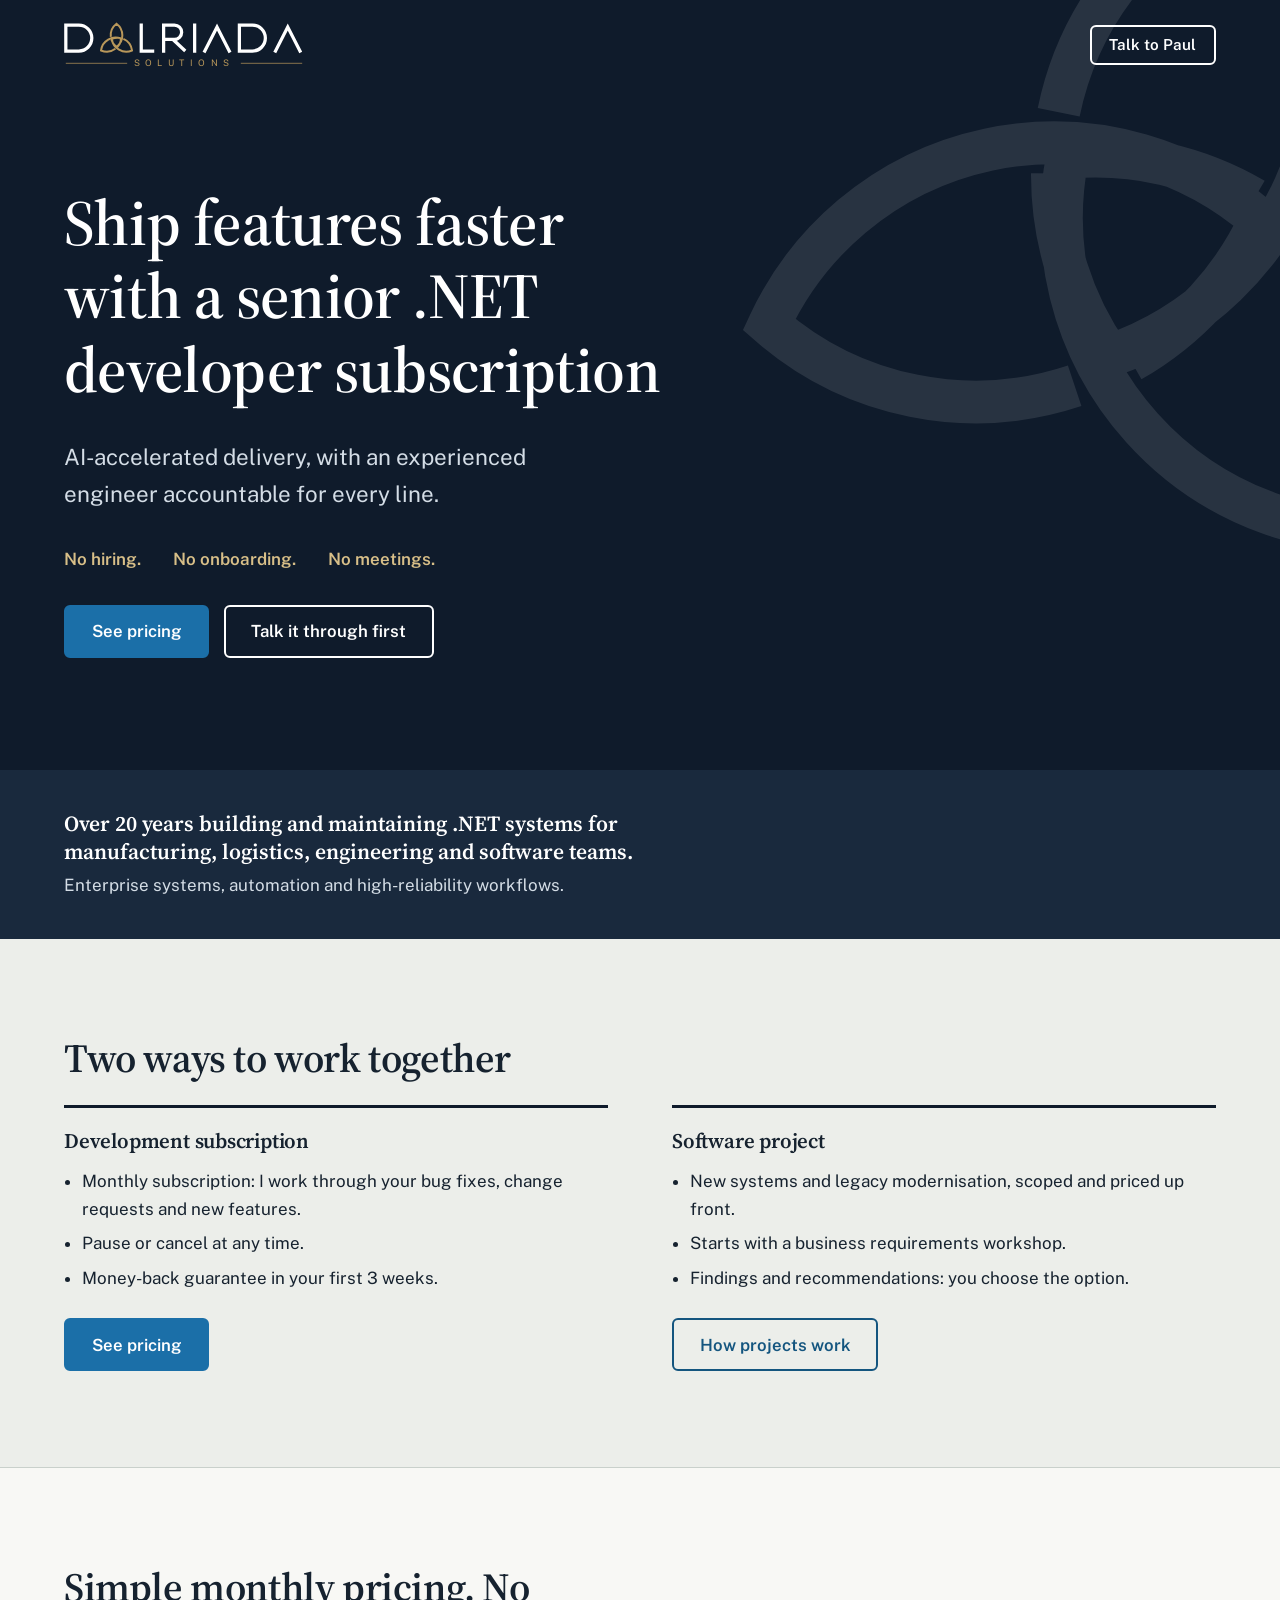
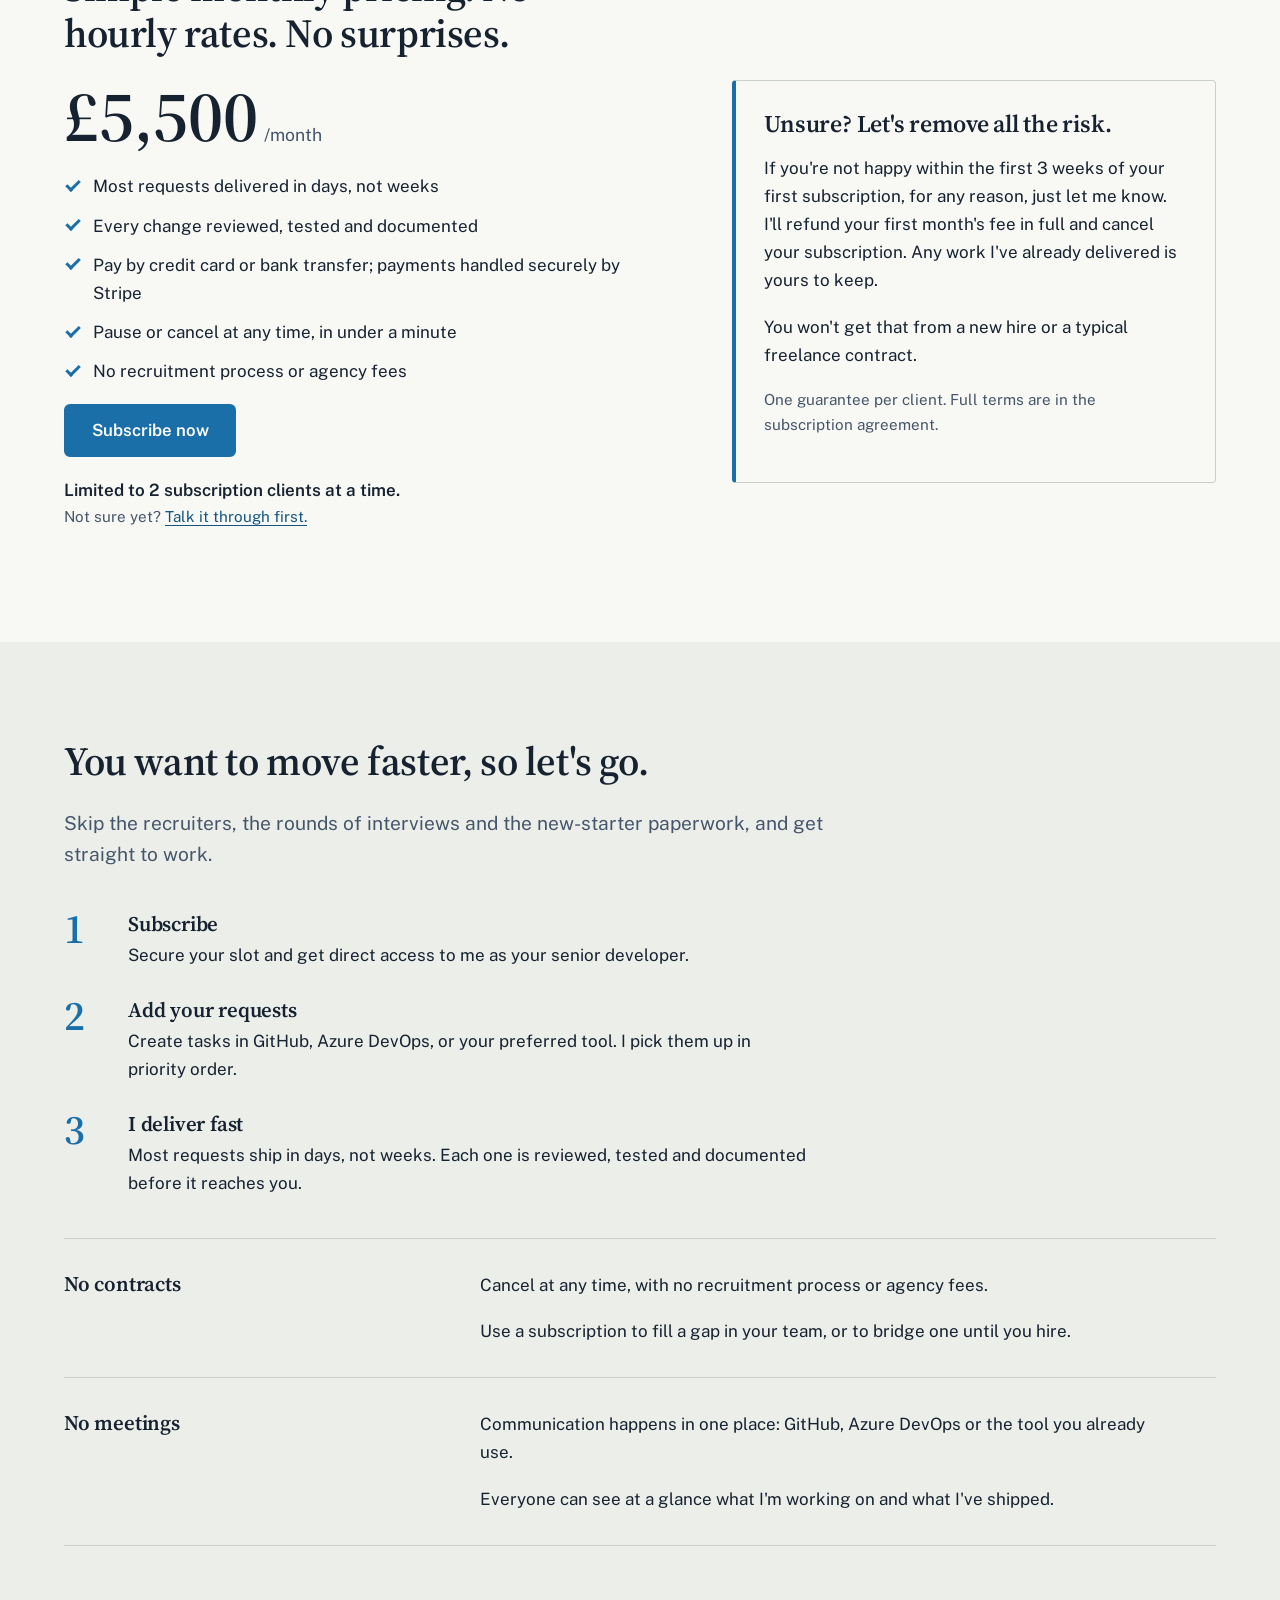
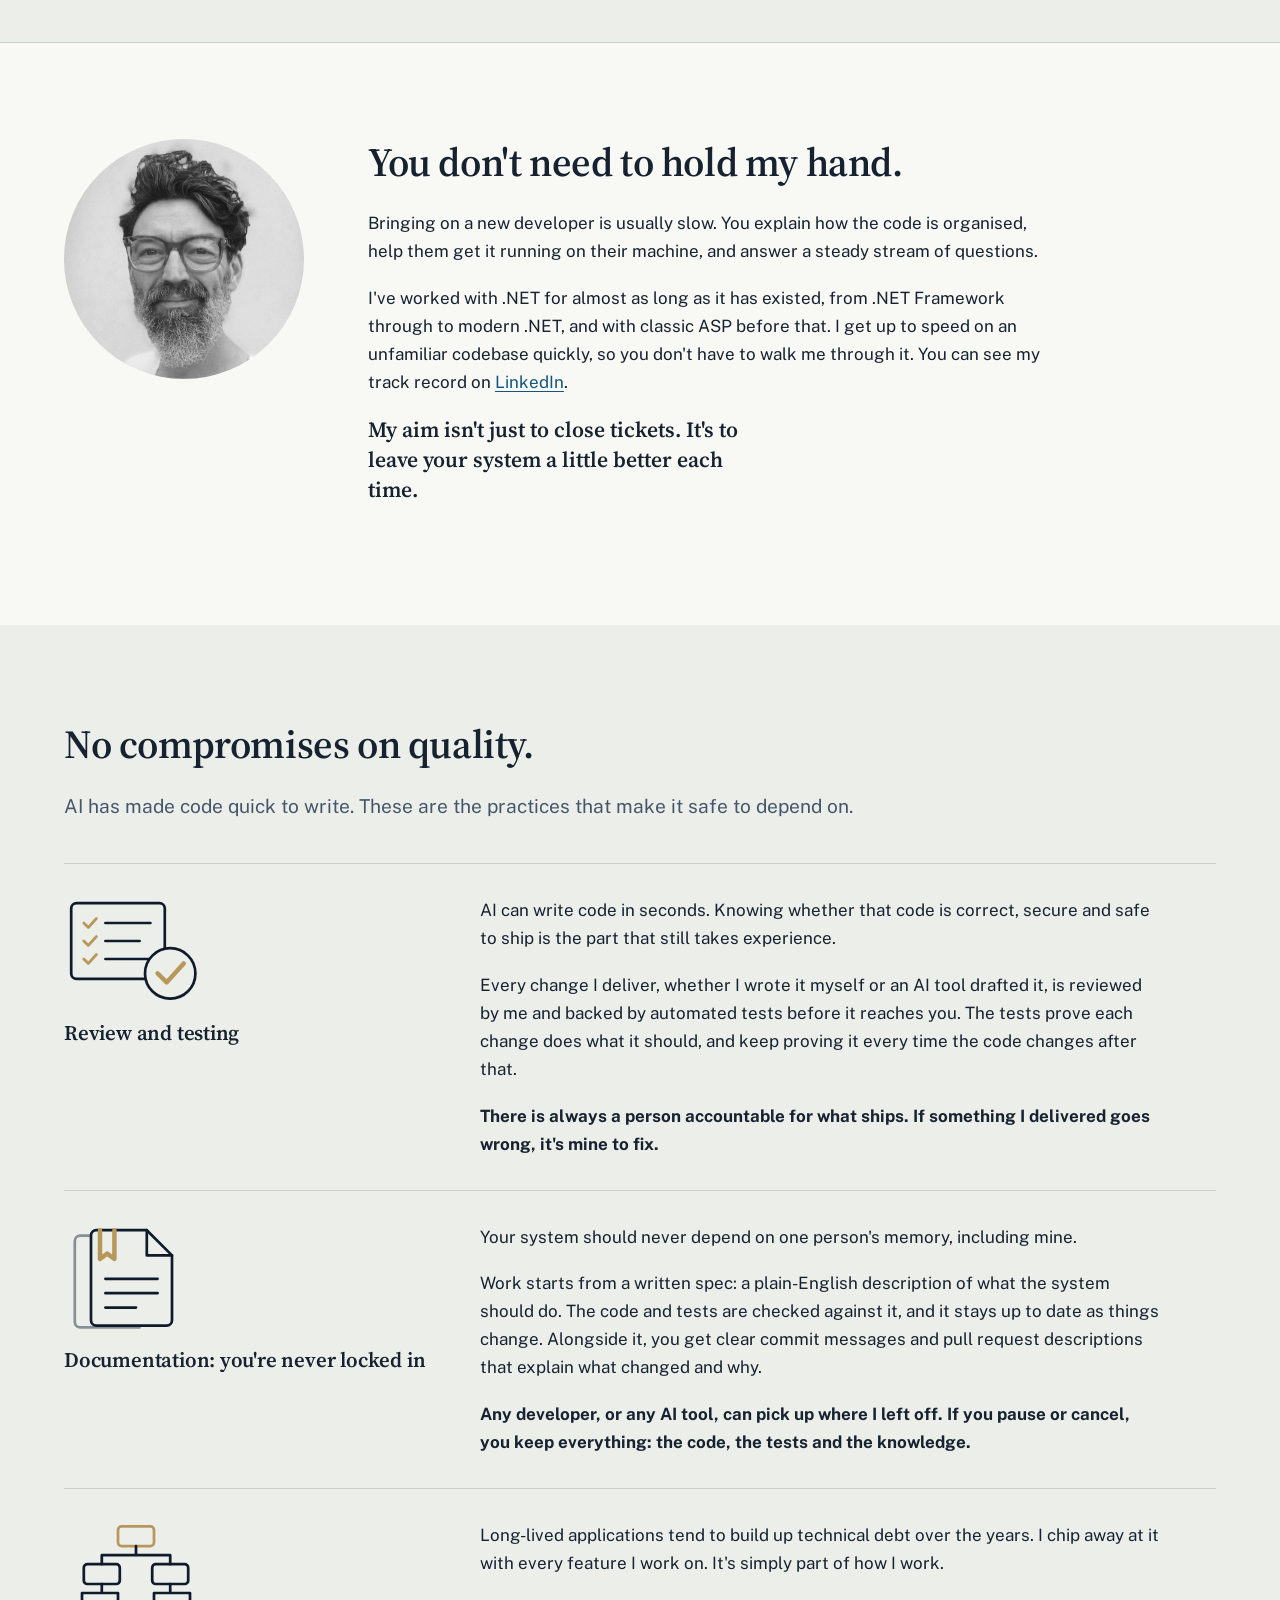
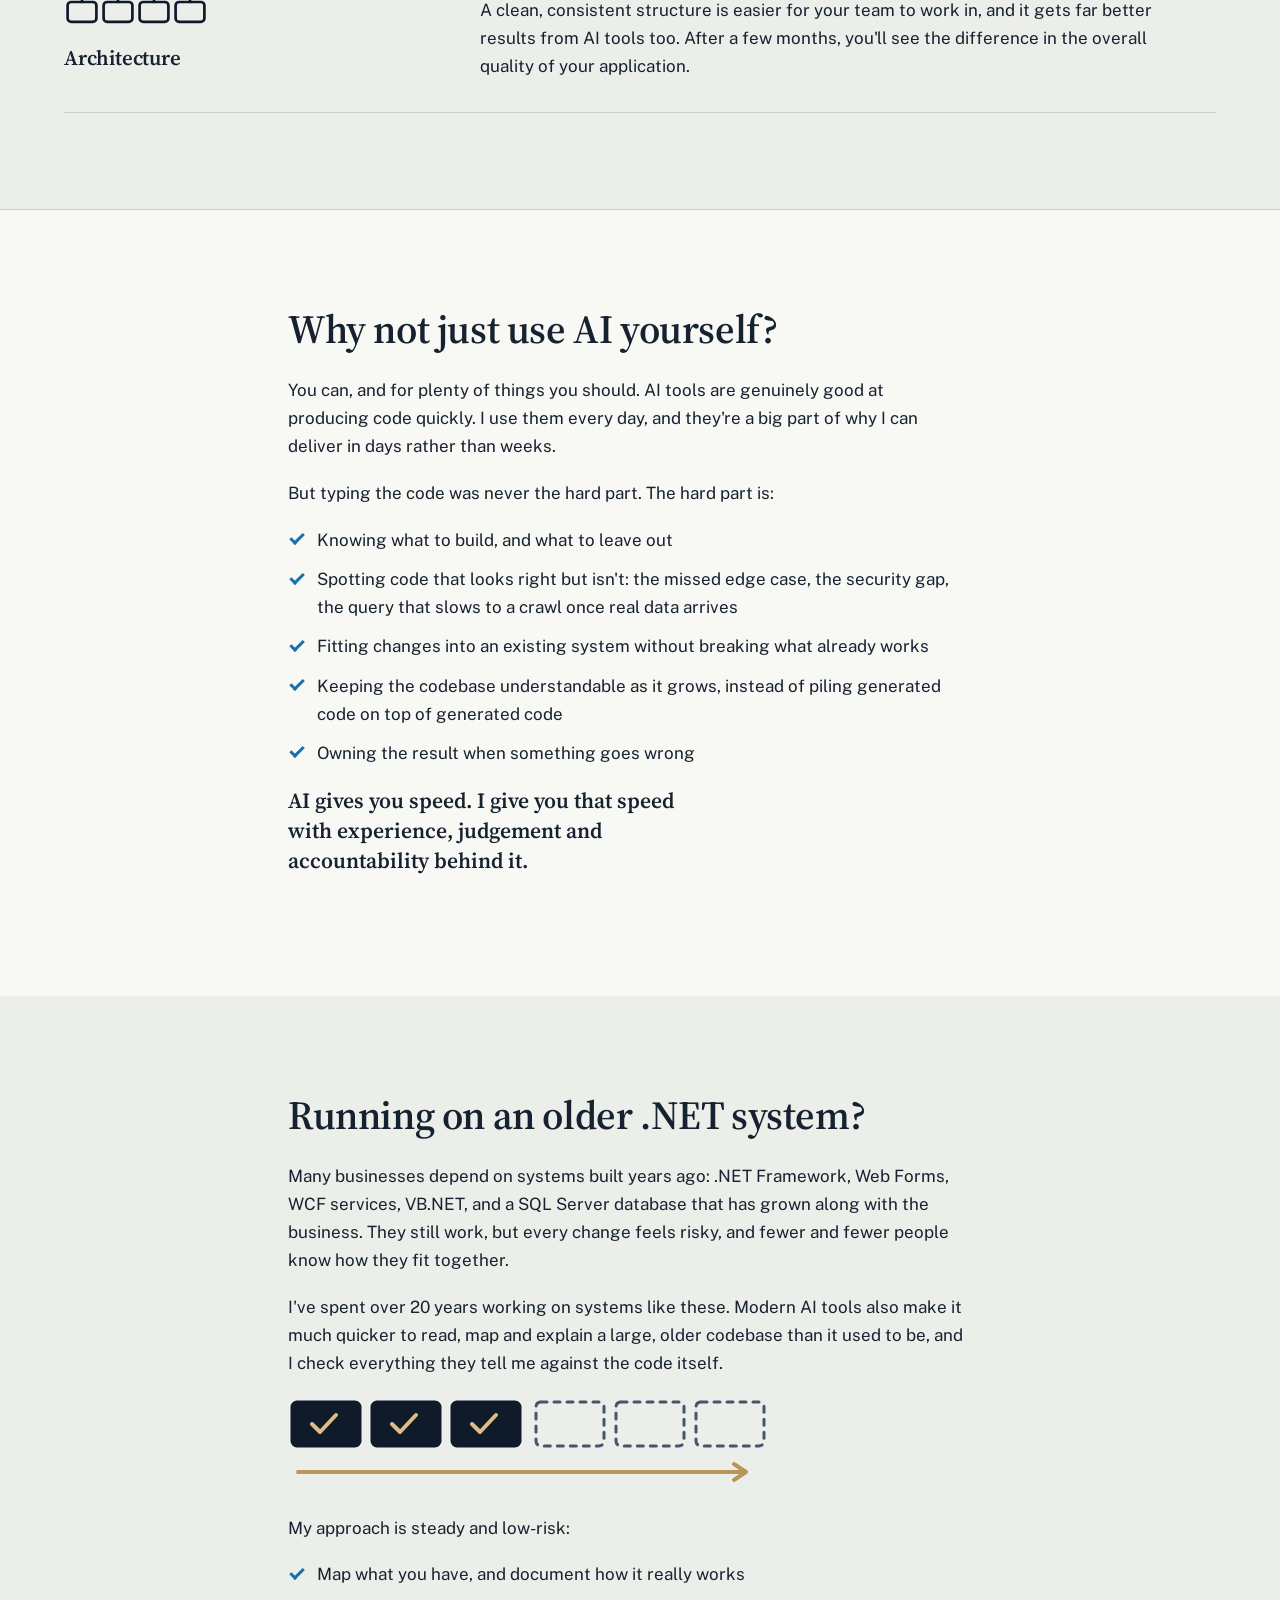
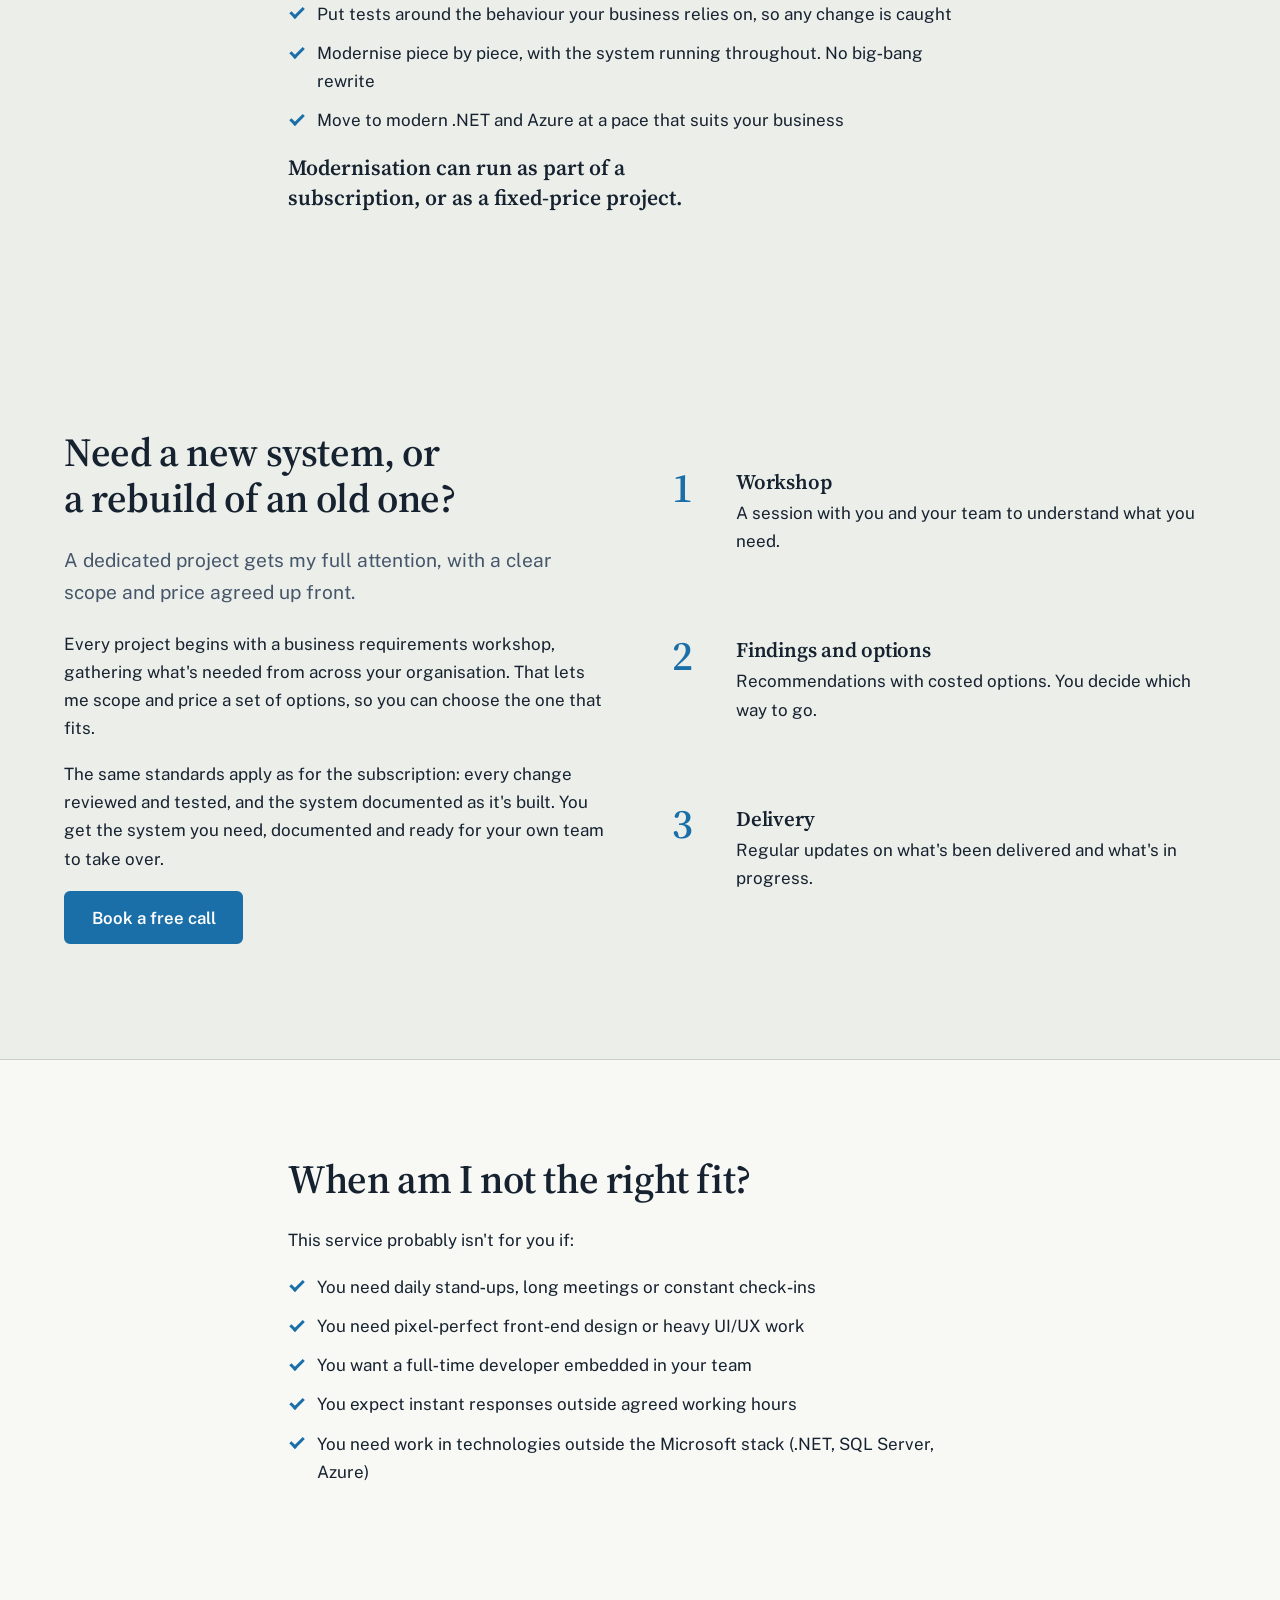
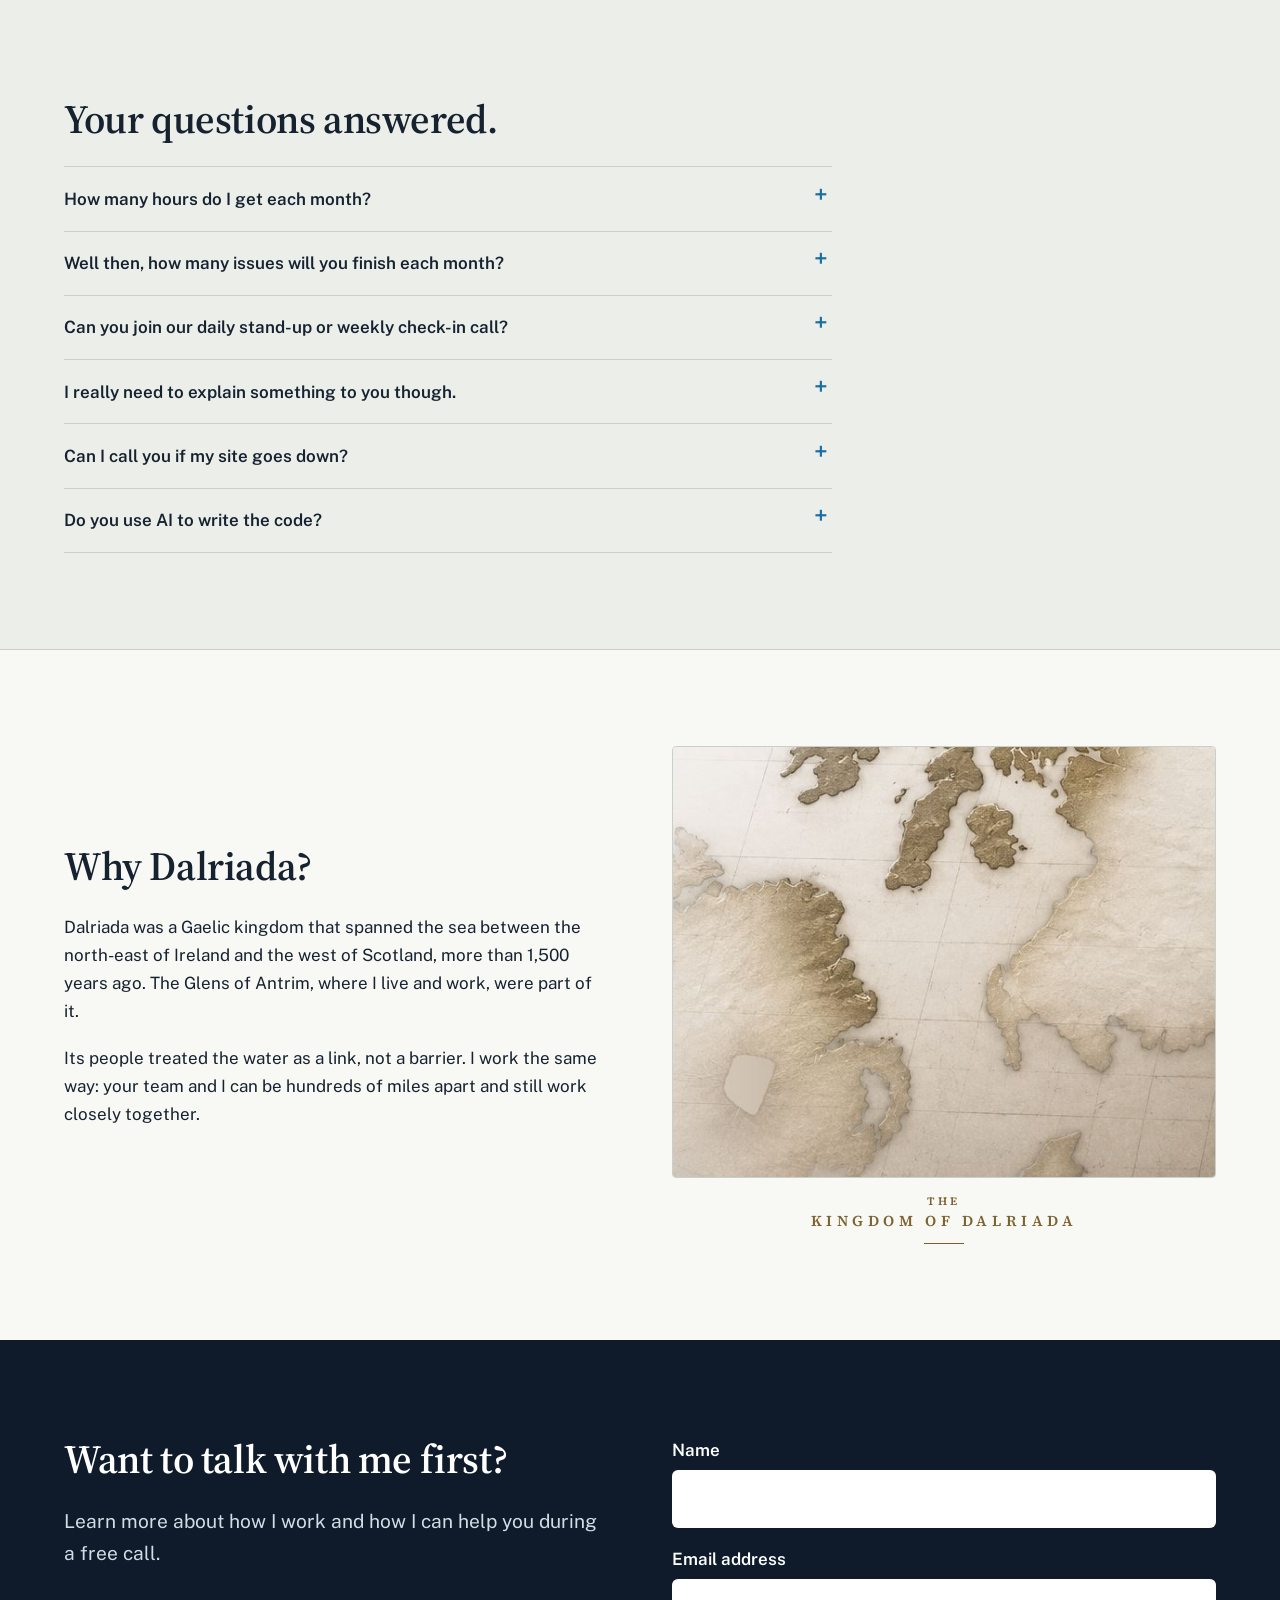
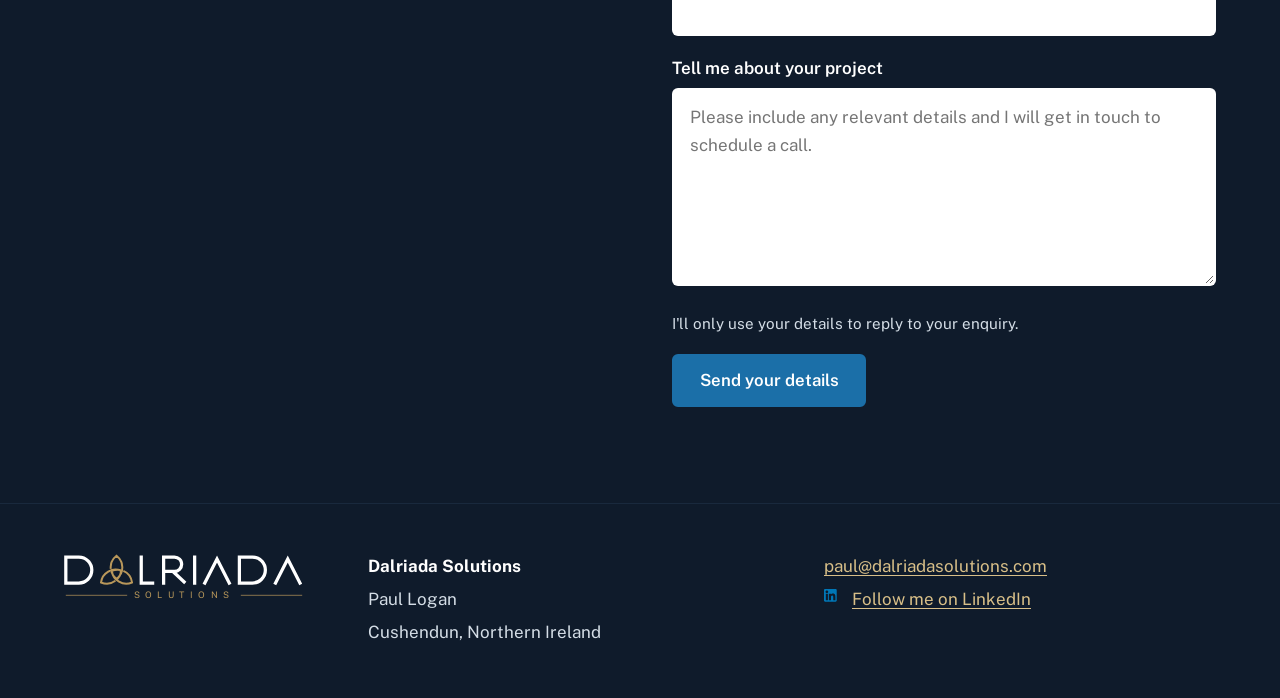
==== index.html @ 7e9fb20c "new triquetra used as favicon" ====
<!DOCTYPE html>
<html lang="en-GB">

<head>
  <meta charset="utf-8">
  <meta name="viewport" content="width=device-width, initial-scale=1">
  <title>Dalriada Solutions | Senior .NET Developer Subscription</title>
  <meta name="description"
    content="Dalriada Solutions – senior .NET development by subscription from Paul Logan. AI-accelerated, personally reviewed, and delivered in days, not weeks. No hiring, no onboarding, no meetings.">
  <meta property="og:title" content="Dalriada Solutions | Senior .NET Developer Subscription">
  <meta property="og:description"
    content="Senior .NET development by subscription. AI-accelerated, personally reviewed, no lock-in. No hiring, no onboarding, no meetings.">
  <meta property="og:type" content="website">
  <meta property="og:url" content="https://dalriadasolutions.com/">
  <meta name="twitter:card" content="summary">
  <meta name="twitter:title" content="Dalriada Solutions | Senior .NET Developer Subscription">
  <meta name="twitter:description"
    content="Senior .NET development by subscription. AI-accelerated, personally reviewed, no lock-in. No hiring, no onboarding, no meetings.">
  <meta name="application-name" content="Dalriada Solutions">
  <meta name="apple-mobile-web-app-title" content="Dalriada Solutions">
  <meta name="theme-color" content="#0f1b2b">
  <link rel="icon" type="image/svg+xml" href="./img/favicon.svg">
  <link rel="canonical" href="https://dalriadasolutions.com/">
  <link rel="preconnect" href="https://fonts.googleapis.com">
  <link rel="preconnect" href="https://fonts.gstatic.com" crossorigin>
  <link rel="stylesheet"
    href="https://fonts.googleapis.com/css2?family=Public+Sans:wght@400;600&family=Source+Serif+4:wght@600&display=swap">
  <link rel="stylesheet" href="./styles.css">
  <script type="application/ld+json">
  {
    "@context": "https://schema.org",
    "@type": "ProfessionalService",
    "name": "Dalriada Solutions",
    "url": "https://dalriadasolutions.com/",
    "description": "Senior .NET development by monthly subscription, and fixed-price software projects including legacy modernisation.",
    "email": "paul@dalriadasolutions.com",
    "founder": { "@type": "Person", "name": "Paul Logan", "sameAs": "https://www.linkedin.com/in/paulhlogan/" },
    "address": { "@type": "PostalAddress", "addressLocality": "Cushendun", "addressCountry": "GB" }
  }
  </script>
</head>

<body>
  <svg width="0" height="0" style="position:absolute" aria-hidden="true" focusable="false">
    <symbol id="wordmark" viewBox="0 0 665 138">
      <g fill="none" stroke="currentColor" stroke-width="9" stroke-linejoin="miter">
        <path d="M5 14H41A36 36 0 0 1 41 86H5Z"/>
        <path d="M214 9.5V90.5M214 86H250"/>
        <path d="M276 9.5V90.5M276 14H306A20 20 0 0 1 306 54H276M302 54L336 86"/>
        <path d="M362 9.5V90.5"/>
        <path d="M388 90L424 19.5L460 90"/>
        <path d="M486 14H522A36 36 0 0 1 522 86H486Z"/>
        <path d="M584 90L620 19.5L656 90"/>
      </g>
      <path d="M129.60 47.01A40.38 40.38 0 0 1 145.50 10.19A40.38 40.38 0 0 1 145.50 74.79A40.38 40.38 0 0 1 131.26 54.75M164.47 52.33A40.38 40.38 0 0 1 188.40 84.50A40.38 40.38 0 0 1 132.46 52.20A40.38 40.38 0 0 1 156.94 49.89M142.43 79.86A40.38 40.38 0 0 1 102.60 84.50A40.38 40.38 0 0 1 158.54 52.20A40.38 40.38 0 0 1 148.31 74.56" fill="none" stroke="var(--gold)" stroke-width="5.5" stroke-linejoin="miter" stroke-miterlimit="6"/>
      <g stroke="var(--gold)" stroke-width="2"><path d="M5 120H175M490 120H660"/></g>
      <text x="332.5" y="128" text-anchor="middle" font-family="Public Sans, sans-serif" font-size="25" letter-spacing="15" fill="var(--gold)">SOLUTIONS</text>
    </symbol>
  </svg>
  <div class="hero on-dark">
    <div class="wrap">
      <header class="site-header">
        <a href="./" aria-label="Dalriada Solutions home"><svg class="wordmark" role="img" aria-label="Dalriada Solutions"><use href="#wordmark"/></svg></a>
        <a href="#contact" class="btn btn--ghost">Talk to Paul</a>
      </header>

      <div class="hero-body">
        <h1>Ship features faster with a senior .NET developer subscription</h1>
        <p class="lede">AI-accelerated delivery, with an experienced engineer accountable for every line.</p>
        <ul class="nos">
          <li>No hiring.</li>
          <li>No onboarding.</li>
          <li>No meetings.</li>
        </ul>
        <div class="actions">
          <a href="#pricing" class="btn">See pricing</a>
          <a href="#contact" class="btn btn--ghost">Talk it through first</a>
        </div>
      </div>
    </div>
  </div>

  <main>
    <div class="strip">
      <div class="wrap">
        <p>
          <strong>Over 20 years building and maintaining .NET systems for manufacturing, logistics, engineering and
            software teams.</strong>
          Enterprise systems, automation and high-reliability workflows.
        </p>
      </div>
    </div>

    <section class="section" aria-labelledby="offers-h">
      <div class="wrap">
        <h2 id="offers-h" class="narrow">Two ways to work together</h2>
        <div class="split">
          <div class="offer">
            <h3>Development subscription</h3>
            <ul>
              <li>Monthly subscription: I work through your bug fixes, change requests and new features.</li>
              <li>Pause or cancel at any time.</li>
              <li>Money-back guarantee in your first 3 weeks.</li>
            </ul>
            <a href="#pricing" class="btn">See pricing</a>
          </div>
          <div class="offer">
            <h3>Software project</h3>
            <ul>
              <li>New systems and legacy modernisation, scoped and priced up front.</li>
              <li>Starts with a business requirements workshop.</li>
              <li>Findings and recommendations: you choose the option.</li>
            </ul>
            <a href="#project" class="btn btn--ghost" style="color: var(--loch-dark)">How projects work</a>
          </div>
        </div>
      </div>
    </section>

    <section id="pricing" class="section section--paper" aria-labelledby="pricing-h">
      <div class="wrap">
        <h2 id="pricing-h" class="narrow">Simple monthly pricing. No hourly rates. No surprises.</h2>
        <div class="split split--wide-left">
          <div>
            <p class="price">£5,500<span>/month</span></p>
            <ul class="ticks">
              <li>Most requests delivered in days, not weeks</li>
              <li>Every change reviewed, tested and documented</li>
              <li>Pay by credit card or bank transfer; payments handled securely by Stripe</li>
              <li>Pause or cancel at any time, in under a minute</li>
              <li>No recruitment process or agency fees</li>
            </ul>
            <p><a href="https://buy.stripe.com/28EaEZ6LrbVCcWg4Dgfw401" target="_blank" rel="noopener noreferrer"
                class="btn">Subscribe now</a></p>
            <p class="slot-note">Limited to 2 subscription clients at a time.</p>
            <p class="fine">Not sure yet? <a href="#contact">Talk it through first.</a></p>
          </div>

          <aside class="guarantee">
            <h3>Unsure? Let's remove all the risk.</h3>
            <p>
              If you're not happy within the first 3 weeks of your first subscription, for any reason, just let me
              know. I'll refund your first month's fee in full and cancel your subscription. Any work I've already
              delivered is yours to keep.
            </p>
            <p>You won't get that from a new hire or a typical freelance contract.</p>
            <p class="fine">One guarantee per client. Full terms are in the subscription agreement.</p>
          </aside>
        </div>
      </div>
    </section>

    <section class="section" aria-labelledby="how-h">
      <div class="wrap">
        <h2 id="how-h">You want to move faster, so let's go.</h2>
        <p class="lede">Skip the recruiters, the rounds of interviews and the new-starter paperwork, and get straight
          to work.</p>
        <ol class="steps">
          <li>
            <h3>Subscribe</h3>
            <p>Secure your slot and get direct access to me as your senior developer.</p>
          </li>
          <li>
            <h3>Add your requests</h3>
            <p>Create tasks in GitHub, Azure DevOps, or your preferred tool. I pick them up in priority order.</p>
          </li>
          <li>
            <h3>I deliver fast</h3>
            <p>Most requests ship in days, not weeks. Each one is reviewed, tested and documented before it reaches
              you.</p>
          </li>
        </ol>

        <div class="rows">
          <div class="row">
            <h3>No contracts</h3>
            <div>
              <p>Cancel at any time, with no recruitment process or agency fees.</p>
              <p>Use a subscription to fill a gap in your team, or to bridge one until you hire.</p>
            </div>
          </div>
          <div class="row">
            <h3>No meetings</h3>
            <div>
              <p>Communication happens in one place: GitHub, Azure DevOps or the tool you already use.</p>
              <p>Everyone can see at a glance what I'm working on and what I've shipped.</p>
            </div>
          </div>
        </div>
      </div>
    </section>

    <section class="section section--paper" aria-labelledby="about-h">
      <div class="wrap about">
        <img src="./img/paul-logan-profile-pic.png" alt="Paul Logan" class="portrait" width="240" height="240"
          loading="lazy">
        <div>
          <h2 id="about-h">You don't need to hold my hand.</h2>
          <p>
            Bringing on a new developer is usually slow. You explain how the code is organised, help them get it
            running on their machine, and answer a steady stream of questions.
          </p>
          <p>
            I've worked with .NET for almost as long as it has existed, from .NET Framework through to modern .NET,
            and with classic ASP before that. I get up to speed on an unfamiliar codebase quickly, so you don't have
            to walk me through it. You can see my track record on
            <a href="https://www.linkedin.com/in/paulhlogan/" target="_blank" rel="noopener noreferrer">LinkedIn</a>.
          </p>
          <p class="pull">My aim isn't just to close tickets. It's to leave your system a little better each time.</p>
        </div>
      </div>
    </section>

    <section class="section" aria-labelledby="quality-h">
      <div class="wrap">
        <h2 id="quality-h">No compromises on quality.</h2>
        <p class="lede">AI has made code quick to write. These are the practices that make it safe to depend on.</p>
        <div class="rows">
          <div class="row">
            <div class="row-head">
            <svg class="ill" viewBox="0 0 160 120" role="img" aria-label="Code under review, with every line ticked" fill="none" stroke="currentColor" stroke-width="3" stroke-linecap="round" stroke-linejoin="round">
              <rect x="8" y="8" width="104" height="84" rx="6"/>
              <path class="gold" d="M22 30l5 5 9-10M22 50l5 5 9-10M22 70l5 5 9-10"/>
              <path d="M46 30h50M46 50h38M46 70h56"/>
              <circle cx="118" cy="86" r="28" fill="var(--ill-bg)"/>
              <path class="gold" stroke-width="5" d="M104 86l10 10 19-21"/>
            </svg>
            <h3>Review and testing</h3>
            </div>
            <div>
              <p>AI can write code in seconds. Knowing whether that code is correct, secure and safe to ship is the
                part that still takes experience.</p>
              <p>Every change I deliver, whether I wrote it myself or an AI tool drafted it, is reviewed by me and
                backed by automated tests before it reaches you. The tests prove each change does what it should, and
                keep proving it every time the code changes after that.</p>
              <p><strong>There is always a person accountable for what ships. If something I delivered goes wrong,
                  it's mine to fix.</strong></p>
            </div>
          </div>
          <div class="row">
            <div class="row-head">
            <svg class="ill" viewBox="0 0 160 120" role="img" aria-label="A written spec that stays with the code" fill="none" stroke="currentColor" stroke-width="3" stroke-linecap="round" stroke-linejoin="round">
              <path d="M44 14h-26a6 6 0 0 0-6 6v90a6 6 0 0 0 6 6h66" opacity=".45"/>
              <path d="M36 8h56l28 28v72a6 6 0 0 1-6 6H36a6 6 0 0 1-6-6V14a6 6 0 0 1 6-6z" fill="var(--ill-bg)"/>
              <path d="M92 8v28h28"/>
              <path d="M46 62h58M46 78h58M46 94h34"/>
              <path class="gold" stroke-width="5" d="M56 8v32l-8-6-8 6V8"/>
            </svg>
            <h3>Documentation: you're never locked in</h3>
            </div>
            <div>
              <p>Your system should never depend on one person's memory, including mine.</p>
              <p>Work starts from a written spec: a plain-English description of what the system should do. The code
                and tests are checked against it, and it stays up to date as things change. Alongside it, you get
                clear commit messages and pull request descriptions that explain what changed and why.</p>
              <p><strong>Any developer, or any AI tool, can pick up where I left off. If you pause or cancel, you keep
                  everything: the code, the tests and the knowledge.</strong></p>
            </div>
          </div>
          <div class="row">
            <div class="row-head">
            <svg class="ill" viewBox="0 0 160 120" role="img" aria-label="A tidy, layered structure of connected parts" fill="none" stroke="currentColor" stroke-width="3" stroke-linecap="round" stroke-linejoin="round">
              <rect class="gold" x="60" y="6" width="40" height="22" rx="4"/>
              <rect x="22" y="48" width="40" height="22" rx="4"/>
              <rect x="98" y="48" width="40" height="22" rx="4"/>
              <rect x="4" y="90" width="32" height="22" rx="4"/>
              <rect x="44" y="90" width="32" height="22" rx="4"/>
              <rect x="84" y="90" width="32" height="22" rx="4"/>
              <rect x="124" y="90" width="32" height="22" rx="4"/>
              <path d="M80 28v10M42 38h76M42 38v10M118 38v10M42 70v10M20 80h40M20 80v10M60 80v10M118 70v10M100 80h40M100 80v10M140 80v10"/>
            </svg>
            <h3>Architecture</h3>
            </div>
            <div>
              <p>Long-lived applications tend to build up technical debt over the years. I chip away at it with every
                feature I work on. It's simply part of how I work.</p>
              <p>A clean, consistent structure is easier for your team to work in, and it gets far better results
                from AI tools too. After a few months, you'll see the difference in the overall quality of your
                application.</p>
            </div>
          </div>
        </div>
      </div>
    </section>

    <section class="section section--paper" aria-labelledby="ai-h">
      <div class="wrap narrow">
        <h2 id="ai-h">Why not just use AI yourself?</h2>
        <p>
          You can, and for plenty of things you should. AI tools are genuinely good at producing code quickly. I use
          them every day, and they're a big part of why I can deliver in days rather than weeks.
        </p>
        <p>But typing the code was never the hard part. The hard part is:</p>
        <ul class="ticks">
          <li>Knowing what to build, and what to leave out</li>
          <li>Spotting code that looks right but isn't: the missed edge case, the security gap, the query that slows
            to a crawl once real data arrives</li>
          <li>Fitting changes into an existing system without breaking what already works</li>
          <li>Keeping the codebase understandable as it grows, instead of piling generated code on top of generated
            code</li>
          <li>Owning the result when something goes wrong</li>
        </ul>
        <p class="pull">AI gives you speed. I give you that speed with experience, judgement and accountability behind
          it.</p>
      </div>
    </section>

    <section class="section" aria-labelledby="legacy-h">
      <div class="wrap narrow">
        <h2 id="legacy-h">Running on an older .NET system?</h2>
        <p>
          Many businesses depend on systems built years ago: .NET Framework, Web Forms, WCF services, VB.NET, and a
          SQL Server database that has grown along with the business. They still work, but every change feels risky,
          and fewer and fewer people know how they fit together.
        </p>
        <p>
          I've spent over 20 years working on systems like these. Modern AI tools also make it much quicker to read,
          map and explain a large, older codebase than it used to be, and I check everything they tell me against the
          code itself.
        </p>
        <svg class="strip-ill" viewBox="0 0 480 90" role="img" aria-label="Old parts of a system being replaced one at a time while it keeps running" fill="none" stroke="currentColor" stroke-width="3" stroke-linecap="round" stroke-linejoin="round">
          <g fill="var(--basalt)" stroke="var(--basalt)">
            <rect x="4" y="6" width="68" height="44" rx="5"/>
            <rect x="84" y="6" width="68" height="44" rx="5"/>
            <rect x="164" y="6" width="68" height="44" rx="5"/>
          </g>
          <g stroke="var(--gold-light)" stroke-width="4"><path d="M24 28l8 8 16-17M104 28l8 8 16-17M184 28l8 8 16-17"/></g>
          <g stroke="var(--muted)" stroke-dasharray="6 7">
            <rect x="248" y="6" width="68" height="44" rx="5"/>
            <rect x="328" y="6" width="68" height="44" rx="5"/>
            <rect x="408" y="6" width="68" height="44" rx="5"/>
          </g>
          <path class="gold" stroke-width="4" d="M10 76h448M446 68l12 8-12 8"/>
        </svg>
        <p>My approach is steady and low-risk:</p>
        <ul class="ticks">
          <li>Map what you have, and document how it really works</li>
          <li>Put tests around the behaviour your business relies on, so any change is caught</li>
          <li>Modernise piece by piece, with the system running throughout. No big‑bang rewrite</li>
          <li>Move to modern .NET and Azure at a pace that suits your business</li>
        </ul>
        <p class="pull">Modernisation can run as part of a subscription, or as a fixed-price project.</p>
      </div>
    </section>

    <!-- Free health check: hidden until the NDA and AI-consent wording are ready. Remove "hidden" to publish. -->
    <section id="health-check" hidden class="section section--paper" aria-labelledby="hc-h">
      <div class="wrap narrow">
        <h2 id="hc-h">Not ready to subscribe? Start with a free health check.</h2>
        <p>Send me read access to one of your .NET codebases, and I'll send back:</p>
        <ul class="ticks">
          <li><strong>A clear README</strong> explaining what your system does, how it fits together, how to get it
            running, and where the fragile areas are</li>
          <li><strong>One or two issues worth fixing</strong>, explained in plain business terms, with a rough idea of
            the effort involved</li>
          <li><strong>A short call</strong> to talk through what I found</li>
        </ul>
        <p>
          I use AI tools to get through your code quickly (only with your agreement), then check everything myself, so
          what you get back is accurate.
        </p>
        <p>
          It's free, with no obligation to subscribe. I take on a small number each month, and I'm happy to sign an NDA
          first.
        </p>
        <p class="fine">
          Microsoft-stack (.NET / SQL Server) codebases only. Read-only access, removed afterwards. This is a
          documentation and code-quality review, not a security audit.
        </p>
        <p><a href="#contact" class="btn">Request a health check</a></p>
      </div>
    </section>

    <section id="project" class="section scroll-target" aria-labelledby="project-h">
      <div class="wrap">
        <div class="split">
          <div>
            <h2 id="project-h">Need a new system, or a rebuild of an old one?</h2>
            <p class="lede">A dedicated project gets my full attention, with a clear scope and price agreed up
              front.</p>
            <p>
              Every project begins with a business requirements workshop, gathering what's needed from across your
              organisation. That lets me scope and price a set of options, so you can choose the one that fits.
            </p>
            <p>
              The same standards apply as for the subscription: every change reviewed and tested, and the system
              documented as it's built. You get the system you need, documented and ready for your own team to take
              over.
            </p>
            <p><a href="#contact" class="btn">Book a free call</a></p>
          </div>
          <ol class="steps">
            <li>
              <h3>Workshop</h3>
              <p>A session with you and your team to understand what you need.</p>
            </li>
            <li>
              <h3>Findings and options</h3>
              <p>Recommendations with costed options. You decide which way to go.</p>
            </li>
            <li>
              <h3>Delivery</h3>
              <p>Regular updates on what's been delivered and what's in progress.</p>
            </li>
          </ol>
        </div>
      </div>
    </section>

    <section class="section section--paper" aria-labelledby="fit-h">
      <div class="wrap narrow">
        <h2 id="fit-h">When am I not the right fit?</h2>
        <p>This service probably isn't for you if:</p>
        <ul class="ticks">
          <li>You need daily stand‑ups, long meetings or constant check‑ins</li>
          <li>You need pixel‑perfect front‑end design or heavy UI/UX work</li>
          <li>You want a full‑time developer embedded in your team</li>
          <li>You expect instant responses outside agreed working hours</li>
          <li>You need work in technologies outside the Microsoft stack (.NET, SQL Server, Azure)</li>
        </ul>
      </div>
    </section>

    <section class="section" aria-labelledby="faq-h">
      <div class="wrap">
        <h2 id="faq-h">Your questions answered.</h2>
        <div class="faq">
          <details>
            <summary>How many hours do I get each month?</summary>
            <div>
              <p>I don't bill by the hour, and I don't track hours. Hourly billing is an inefficient and
                unpredictable way to work, for both of us.</p>
              <p>It's tempting to compare on hourly rates, but that's comparing apples with oranges. More hours don't
                mean more value, and with AI tools, hours spent are a poorer measure of output than ever.</p>
              <p>My focus is on delivering consistently high-quality results, with as little risk to you as possible.
                Without that high bar, more hours of work just means more code to fix later.</p>
              <p>I know hourly billing is the norm in this industry, and this may be a leap you're not yet comfortable
                with. That's why I offer the money-back guarantee. Try it and see for yourself.</p>
            </div>
          </details>
          <details>
            <summary>Well then, how many issues will you finish each month?</summary>
            <div>
              <p>It's hard to say, because issues vary enormously in size. “Improve validation on our checkout page”
                is very different from “Build an integration with this third-party API”.</p>
              <p>I can't tell you how many issues I'll finish (and it isn't a very useful measure anyway), but I can
                promise a steady stream of updates and progress from me. No more developers who “go dark” for weeks
                or months at a time.</p>
              <p>Each week, I'll ship something of value to you. Larger pieces of work are split up and delivered in
                stages, so you see progress early and get consistent value from the subscription.</p>
            </div>
          </details>
          <details>
            <summary>Can you join our daily stand-up or weekly check-in call?</summary>
            <div>
              <p>No. I keep meetings to a minimum; it's a big part of why I can deliver as quickly as I do. My process
                is fully transparent, so routine check-ins aren't needed.</p>
              <p>You'll always be able to see exactly what I'm working on. And if something genuinely needs a
                conversation, I'll arrange a short call.</p>
            </div>
          </details>
          <details>
            <summary>I really need to explain something to you though.</summary>
            <div>
              <p>That's fine. Context is always welcome, and the more I know about what you'd like built, the better.
                Write it up in the task, and if anything is still unclear, I'll arrange a brief call.</p>
            </div>
          </details>
          <details>
            <summary>Can I call you if my site goes down?</summary>
            <div>
              <p>I don't offer emergency support; that's best handled by someone on your team. Ideally, for security
                reasons, I wouldn't have access to your production environment at all.</p>
            </div>
          </details>
          <details>
            <summary>Do you use AI to write the code?</summary>
            <div>
              <p>Yes, where it helps: drafting code, writing tests and getting to grips with unfamiliar code. It's a
                big part of how I deliver quickly.</p>
              <p>Nothing reaches your codebase without my review. I only use AI tools whose terms keep your code
                private, and if your business has its own AI policy, I'll follow it.</p>
            </div>
          </details>
        </div>
      </div>
    </section>

    <section class="section section--paper" aria-labelledby="why-h">
      <div class="wrap split why">
        <div>
          <h2 id="why-h">Why Dalriada?</h2>
          <p>
            Dalriada was a Gaelic kingdom that spanned the sea between the north-east of Ireland and the west of
            Scotland, more than 1,500 years ago. The Glens of Antrim, where I live and work, were part of it.
          </p>
          <p>
            Its people treated the water as a link, not a barrier. I work the same way: your team and I can be
            hundreds of miles apart and still work closely together.
          </p>
        </div>
        <figure class="map">
          <img src="./img/dalriada-channel.jpg"
          alt="Old-style map of the North Channel, with the Antrim coast of Ireland on the left and the Kintyre peninsula and islands of Scotland across the water"
          class="banner" width="584" height="464" loading="lazy">
          <figcaption><span>The</span>Kingdom of Dalriada</figcaption>
        </figure>
      </div>
    </section>

    <section id="contact" class="section contact on-dark" aria-labelledby="contact-h">
      <div class="wrap">
        <div class="split">
          <div>
            <h2 id="contact-h">Want to talk with me first?</h2>
            <p class="lede">Learn more about how I work and how I can help you during a free call.</p>
          </div>

          <form method="post" name="contact-form" data-netlify="true" netlify-honeypot="honeypot-contact">
            <div class="hidden">
              <label for="honeypot-contact">Leave this field blank
                <input name="honeypot-contact" id="honeypot-contact" tabindex="-1" autocomplete="off"></label>
              <input name="pathname-contact" type="hidden" value="/">
              <input name="form-name" type="hidden" value="contact-form">
              <input name="subject" type="hidden" value="Hire form enquiry from dalriadasolutions.com">
            </div>
            <div>
              <label for="name-contact">Name</label>
              <input name="name-contact" id="name-contact" type="text" autocomplete="name" required>
            </div>
            <div>
              <label for="email-address-contact">Email address</label>
              <input name="email-address-contact" id="email-address-contact" type="email" autocomplete="email"
                required>
            </div>
            <div>
              <label for="message-contact">Tell me about your project</label>
              <textarea name="message-contact" id="message-contact" rows="6" required
                placeholder="Please include any relevant details and I will get in touch to schedule a call."></textarea>
            </div>
            <p class="fine" style="color: var(--on-dark); margin: 0;">I'll only use your details to reply to your
              enquiry.</p>
            <div><button type="submit" class="btn">Send your details</button></div>
          </form>
        </div>
      </div>
    </section>
  </main>

  <footer class="site-footer">
    <div class="wrap">
      <svg class="wordmark" role="img" aria-label="Dalriada Solutions"><use href="#wordmark"/></svg>
      <div>
        <p><strong style="color:#fff">Dalriada Solutions</strong></p>
        <p>Paul Logan</p>
        <p>Cushendun, Northern Ireland</p>
      </div>
      <div>
        <p><a href="mailto:paul@dalriadasolutions.com">paul@dalriadasolutions.com</a></p>
        <p class="with-icon"><img src="./img/LinkedIn.svg" alt="" width="20" height="20"><a href="https://www.linkedin.com/in/paulhlogan/">Follow me on LinkedIn</a></p>
      </div>
    </div>
  </footer>
</body>

</html>
---- styles.css ----
/* Dalriada Solutions: hand-written stylesheet (no build step). */

:root {
  --basalt: #0f1b2b;
  --basalt-2: #19293d;
  --loch: #1b6fa8;
  --loch-dark: #14557f;
  --stone: #eceeea;
  --paper: #f8f8f5;
  --ink: #16222f;
  --muted: #46566a;
  --rule: #c9d0cb;
  --mint: #72f8cf;
  --gold: #b8975a;
  --gold-light: #d8bf88;
  --gold-dark: #7d6230;
  --ill-bg: var(--stone);
  --on-dark: #d4dde6;
  --serif: "Source Serif 4", Georgia, "Times New Roman", serif;
  --sans: "Public Sans", system-ui, -apple-system, "Segoe UI", Roboto, sans-serif;
  --measure: 68ch;
}

*, *::before, *::after { box-sizing: border-box; }

html { -webkit-text-size-adjust: 100%; scroll-behavior: smooth; scroll-padding-top: 1rem; }

body {
  margin: 0;
  font-family: var(--sans);
  font-size: 1.0625rem;
  line-height: 1.65;
  color: var(--ink);
  background: var(--stone);
  overflow-x: hidden;
}

img, svg { max-width: 100%; display: block; }

h1, h2, h3 {
  font-family: var(--serif);
  font-weight: 600;
  line-height: 1.15;
  letter-spacing: -0.01em;
  margin: 0 0 0.6em;
  text-wrap: balance;
}
h1 { font-size: clamp(2.25rem, 6vw, 4rem); }
h2 { font-size: clamp(1.75rem, 4vw, 2.5rem); }
h3 { font-size: 1.3rem; line-height: 1.25; }

p, ul { margin: 0 0 1.1em; }
p, li { max-width: var(--measure); }

a { color: var(--loch-dark); text-underline-offset: 0.18em; }
a:hover { color: var(--basalt); }

:focus-visible { outline: 3px solid var(--loch); outline-offset: 3px; border-radius: 2px; }
.on-dark :focus-visible { outline-color: var(--mint); }

.wrap { width: min(100% - 3rem, 72rem); margin-inline: auto; }
.narrow { max-width: 44rem; }

.section { padding-block: clamp(3rem, 8vw, 6rem); }
.section + .section { border-top: 1px solid var(--rule); }
.section--paper { background: var(--paper); }
.section--paper + .section { border-top: 0; }
.section[hidden] { display: none; }

.lede { font-size: 1.2rem; color: var(--muted); }
.fine { font-size: 0.95rem; color: var(--muted); }

/* ---------- Buttons ---------- */
.btn {
  display: inline-block;
  padding: 0.9rem 1.6rem;
  border-radius: 6px;
  border: 2px solid var(--loch);
  background: var(--loch);
  color: #fff;
  font: 600 1.05rem/1.2 var(--sans);
  text-decoration: none;
  text-align: center;
  cursor: pointer;
  transition: background-color 0.15s, border-color 0.15s;
}
.btn:hover { background: var(--loch-dark); border-color: var(--loch-dark); color: #fff; }
.btn--ghost { background: transparent; color: inherit; border-color: currentColor; }
.btn--ghost:hover { background: rgb(255 255 255 / 0.1); border-color: currentColor; color: inherit; }
.btn--block { display: block; width: 100%; }

/* ---------- Hero ---------- */
.on-dark { background: var(--basalt); color: #fff; }
.on-dark a { color: inherit; }

.hero {
  position: relative;
  overflow: hidden;
  isolation: isolate;
}
.hero .wrap { position: relative; }
.hero .wrap::before {
  content: "";
  position: absolute;
  z-index: -1;
  right: -32%;
  top: -24%;
  width: min(90vw, 52rem);
  aspect-ratio: 107 / 92;
  background: url("./img/triquetra-woven.svg") center / contain no-repeat;
  transform: rotate(18deg);
  opacity: 0.1;
}

.site-header { display: flex; align-items: center; justify-content: space-between; padding-block: 1.25rem; }
.logo-mark { height: 56px; width: auto; }
.wordmark { width: clamp(11rem, 36vw, 15rem); aspect-ratio: 665 / 138; color: #fff; display: block; }
.site-header .btn { padding: 0.55rem 1.1rem; font-size: 0.95rem; }

.hero-body { padding-block: clamp(2.5rem, 8vw, 6rem) clamp(3rem, 9vw, 7rem); }
.hero h1 { max-width: 21ch; margin-bottom: 0.5em; }
.hero .lede { color: var(--on-dark); font-size: clamp(1.15rem, 2.4vw, 1.4rem); max-width: 34ch; }

.nos { list-style: none; padding: 0; display: flex; flex-wrap: wrap; gap: 0.5rem 2rem; margin: 2rem 0; color: var(--gold-light); font-weight: 600; }
.nos li { max-width: none; }

.actions { display: flex; flex-wrap: wrap; gap: 0.9rem; }

/* ---------- Credentials strip ---------- */
.strip { padding-block: 2.5rem; background: var(--basalt-2); color: var(--on-dark); }
.strip p { margin: 0; max-width: 60ch; }
.strip strong { color: #fff; font-family: var(--serif); font-size: 1.35rem; font-weight: 600; display: block; margin-bottom: 0.35rem; line-height: 1.3; }

/* ---------- Two-up layouts ---------- */
.split { display: grid; gap: 2.5rem; }
@media (min-width: 52rem) {
  .split { grid-template-columns: 1fr 1fr; gap: 4rem; }
  .split--wide-left { grid-template-columns: 5fr 4fr; }
}

.offer { border-top: 3px solid var(--basalt); padding-top: 1.25rem; }
.offer h2 { font-size: 1.75rem; }
.offer ul { padding-left: 1.1rem; }
.offer li { margin-bottom: 0.4rem; }
.offer .btn { margin-top: 0.5rem; }

/* ---------- Pricing ---------- */
.price { font-family: var(--serif); font-size: clamp(3rem, 8vw, 4.5rem); font-weight: 600; line-height: 1; margin: 0 0 1.25rem; }
.price span { font-family: var(--sans); font-size: 1.1rem; font-weight: 400; color: var(--muted); margin-left: 0.4rem; }

.ticks { list-style: none; padding: 0; }
.ticks li { position: relative; padding-left: 1.8rem; margin-bottom: 0.7rem; }
.ticks li::before {
  content: "";
  position: absolute;
  left: 0.1rem;
  top: 0.45em;
  width: 0.9rem;
  height: 0.5rem;
  border-left: 3px solid var(--loch);
  border-bottom: 3px solid var(--loch);
  transform: rotate(-45deg);
}

.slot-note { font-weight: 600; margin: 1rem 0 0; }

.guarantee { background: var(--paper); border: 1px solid var(--rule); border-left: 4px solid var(--loch); padding: 1.75rem; border-radius: 4px; align-self: start; }
.guarantee h3 { font-size: 1.5rem; }

/* ---------- Steps ---------- */
.steps { list-style: none; padding: 0; counter-reset: step; display: grid; gap: 1.75rem; margin-top: 2.5rem; }
.steps li { counter-increment: step; max-width: none; padding-left: 4rem; position: relative; }
.steps li::before {
  content: counter(step);
  position: absolute;
  left: 0;
  top: -0.15rem;
  font: 600 2.6rem/1 var(--serif);
  color: var(--loch);
}
.steps h3 { margin-bottom: 0.2em; }
.steps p { margin: 0; }

/* ---------- Plain definition rows ---------- */
.rows { margin-top: 2.5rem; }
.row { display: grid; gap: 0.5rem 3rem; padding-block: 2rem; border-top: 1px solid var(--rule); }
.row:last-child { border-bottom: 1px solid var(--rule); }
@media (min-width: 52rem) { .row { grid-template-columns: 1fr 2fr; } }
.row h3 { margin: 0; }
.row p:last-child { margin-bottom: 0; }

.portrait { width: 11rem; height: 11rem; border-radius: 50%; object-fit: cover; filter: grayscale(1); }
.about { display: grid; gap: 2rem; align-items: start; }
@media (min-width: 52rem) { .about { grid-template-columns: auto 1fr; gap: 4rem; } .portrait { width: 15rem; height: 15rem; } }

.pull { font-family: var(--serif); font-size: 1.35rem; line-height: 1.4; font-weight: 600; max-width: 36ch; }

/* ---------- FAQ ---------- */
.faq { max-width: 48rem; }
details { border-top: 1px solid var(--rule); }
details:last-child { border-bottom: 1px solid var(--rule); }
summary {
  list-style: none;
  cursor: pointer;
  padding: 1.1rem 2.5rem 1.1rem 0;
  font-weight: 600;
  position: relative;
}
summary::-webkit-details-marker { display: none; }
summary::after { content: "+"; position: absolute; right: 0.25rem; top: 0.9rem; font-size: 1.5rem; line-height: 1; color: var(--loch); }
details[open] summary::after { content: "\2212"; }
summary:hover { color: var(--loch-dark); }
details > div { padding-bottom: 0.5rem; color: var(--muted); }

/* ---------- Contact form ---------- */
.contact { background: var(--basalt); color: #fff; }
.contact .lede { color: var(--on-dark); }
form { display: grid; gap: 1.1rem; max-width: 36rem; }
label { display: block; font-weight: 600; margin-bottom: 0.35rem; }
input, textarea {
  width: 100%;
  padding: 0.8rem 1rem;
  font: inherit;
  color: var(--ink);
  background: #fff;
  border: 2px solid transparent;
  border-radius: 6px;
}
input:focus-visible, textarea:focus-visible { outline: 3px solid var(--mint); outline-offset: 2px; }
textarea { resize: vertical; min-height: 9rem; }
.hidden { display: none; }

/* ---------- Footer ---------- */
.site-footer { padding-block: 3rem; background: var(--basalt); color: var(--on-dark); border-top: 1px solid var(--basalt-2); }
.site-footer .wrap { display: grid; gap: 1.5rem; }
@media (min-width: 52rem) { .site-footer .wrap { grid-template-columns: auto 1fr 1fr; gap: 4rem; align-items: start; } }
.site-footer p { margin: 0 0 0.3rem; }
.site-footer a { color: var(--gold-light); }

/* ---------- Illustrations ---------- */
.ill { width: 9rem; height: auto; color: var(--basalt); margin-bottom: 1rem; }
.ill .gold { stroke: var(--gold); }
.section--paper { --ill-bg: var(--paper); }
.row-head h3 { margin: 0; }
.strip-ill { width: min(100%, 30rem); height: auto; color: var(--basalt); margin: 0 0 1.75rem; }
.strip-ill .gold { stroke: var(--gold); }

.banner { width: 100%; height: auto; border-radius: 4px; border: 1px solid var(--rule); }
@media (min-width: 52rem) { .why { align-items: center; } }

.map { margin: 0; }
.map figcaption { margin-top: 1rem; text-align: center; font: 600 0.95rem/1.4 var(--serif); letter-spacing: 0.3em; text-transform: uppercase; color: var(--gold-dark); }
.map figcaption span { display: block; font-size: 0.7rem; letter-spacing: 0.35em; }
.map figcaption::after { content: ""; display: block; width: 2.5rem; height: 1px; background: var(--gold-dark); margin: 0.75rem auto 0; }

.with-icon { display: flex; align-items: center; gap: 0.5rem; }

@media (prefers-reduced-motion: reduce) {
  html { scroll-behavior: auto; }
  .btn { transition: none; }
}
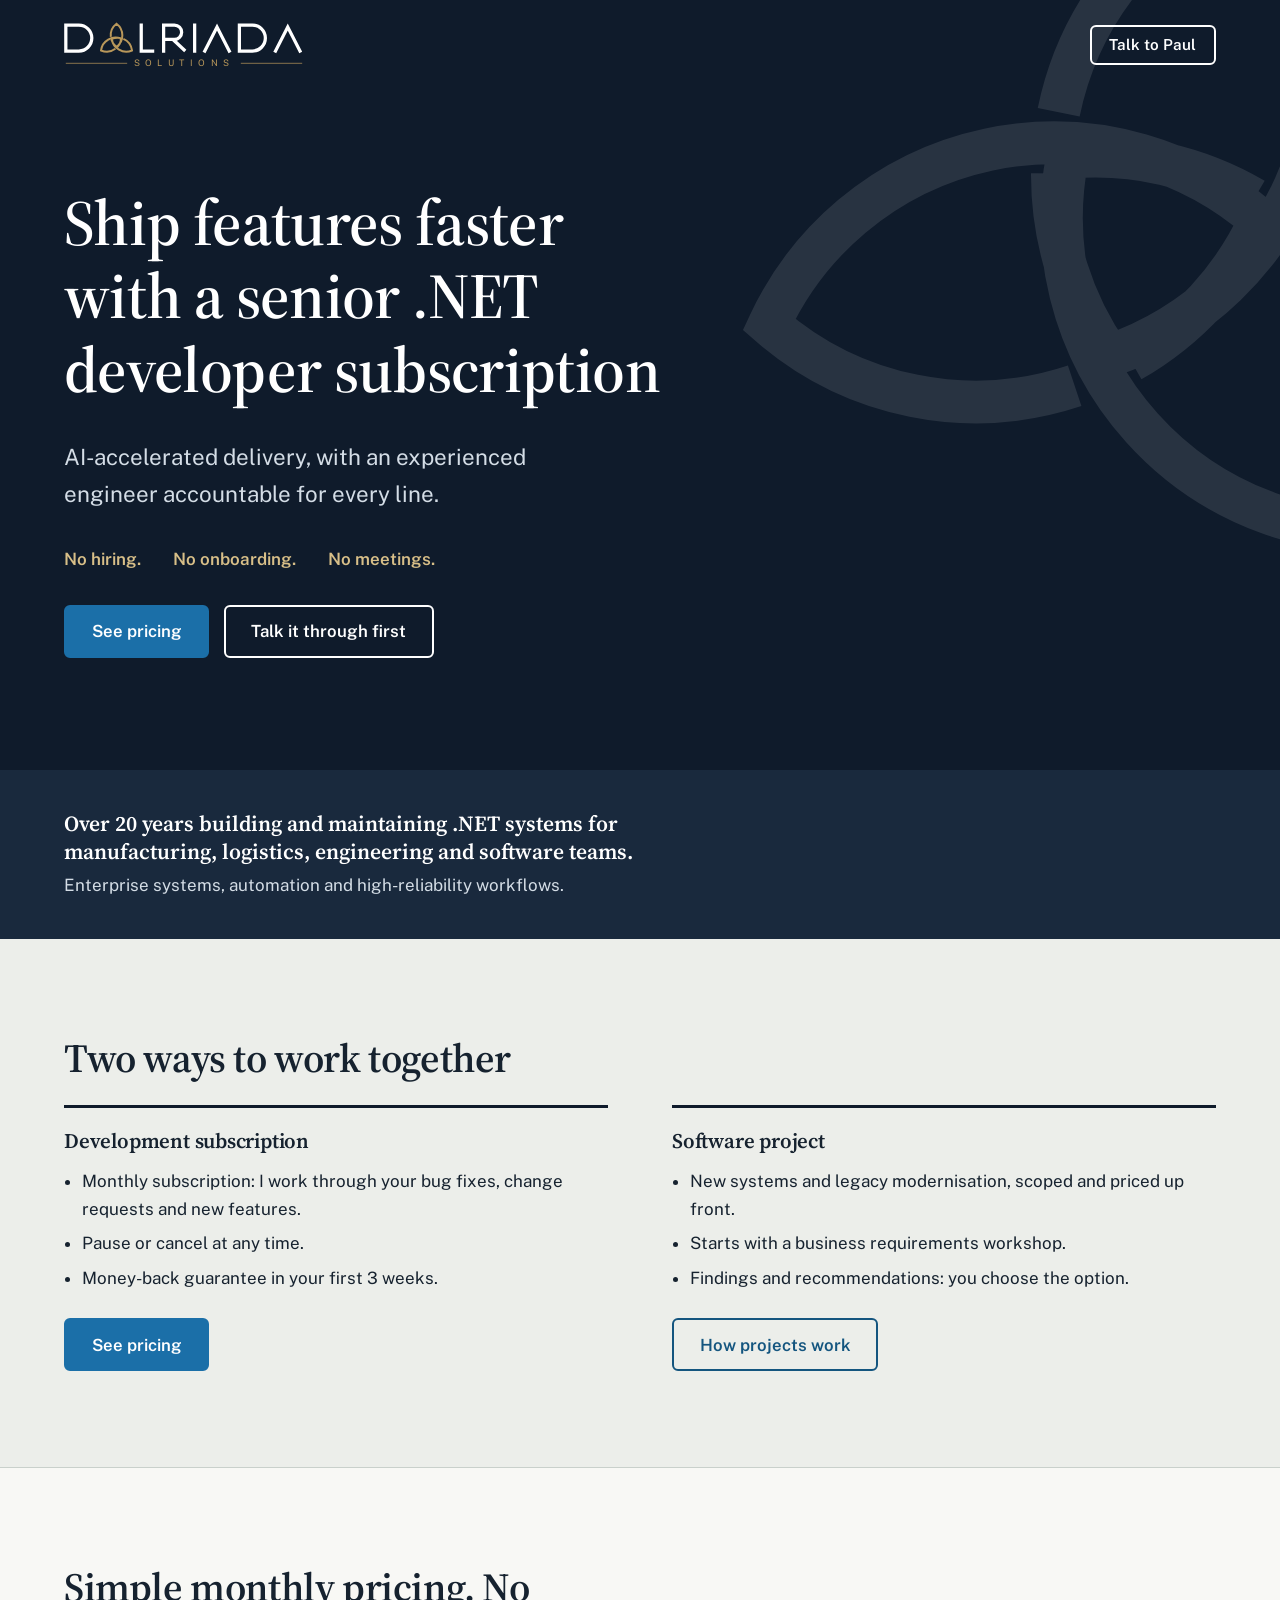
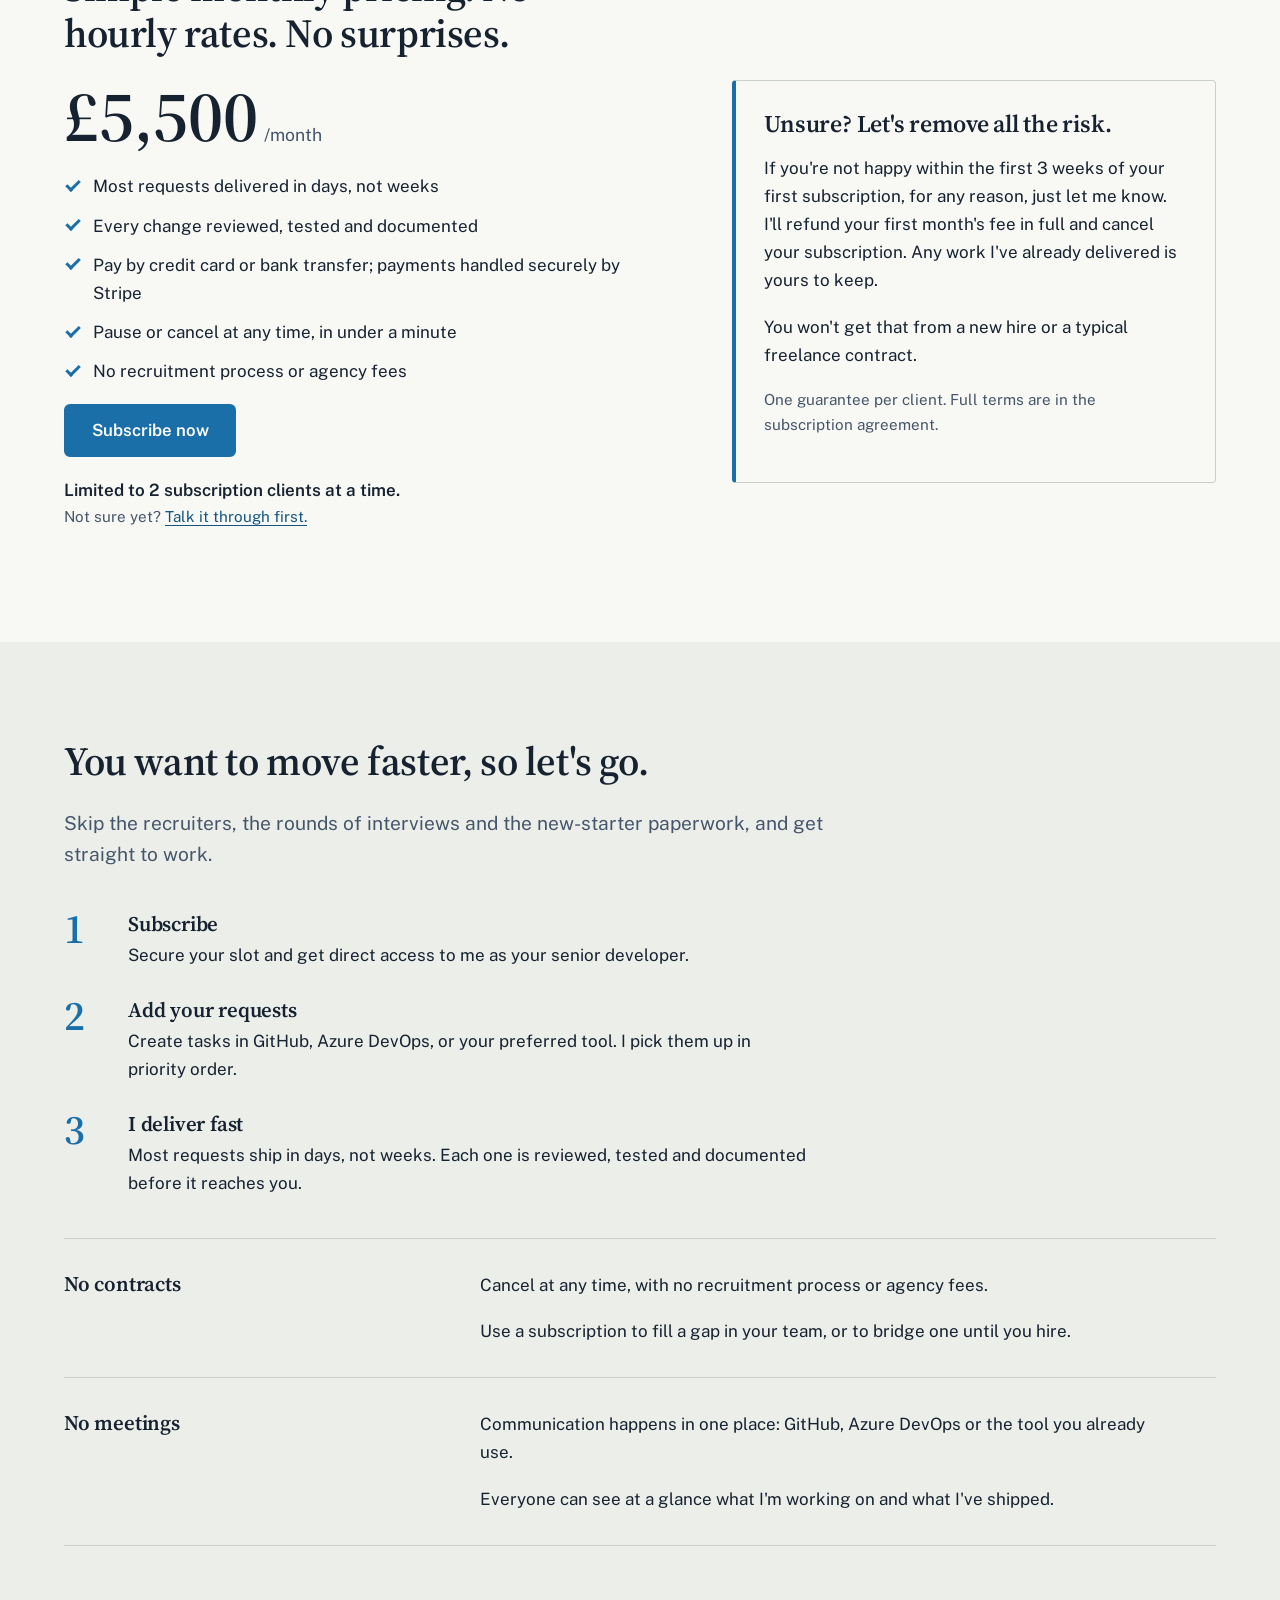
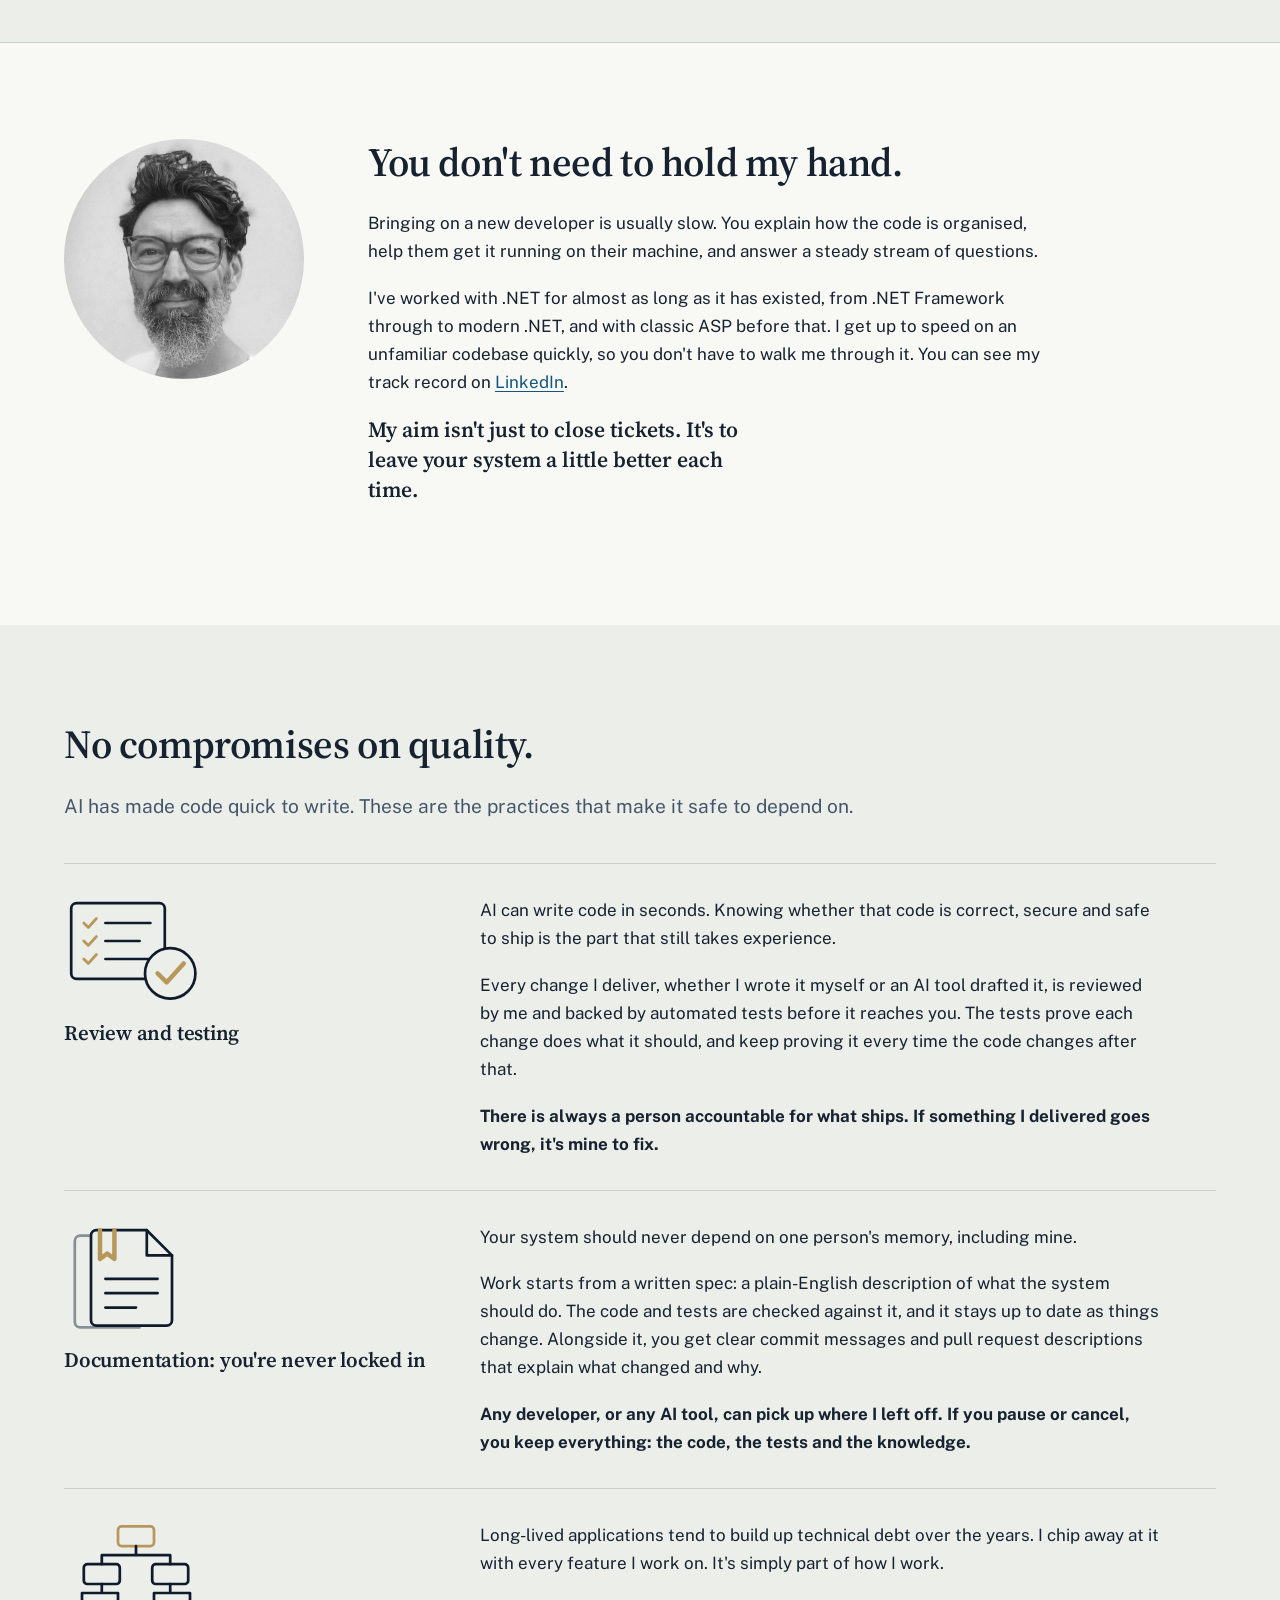
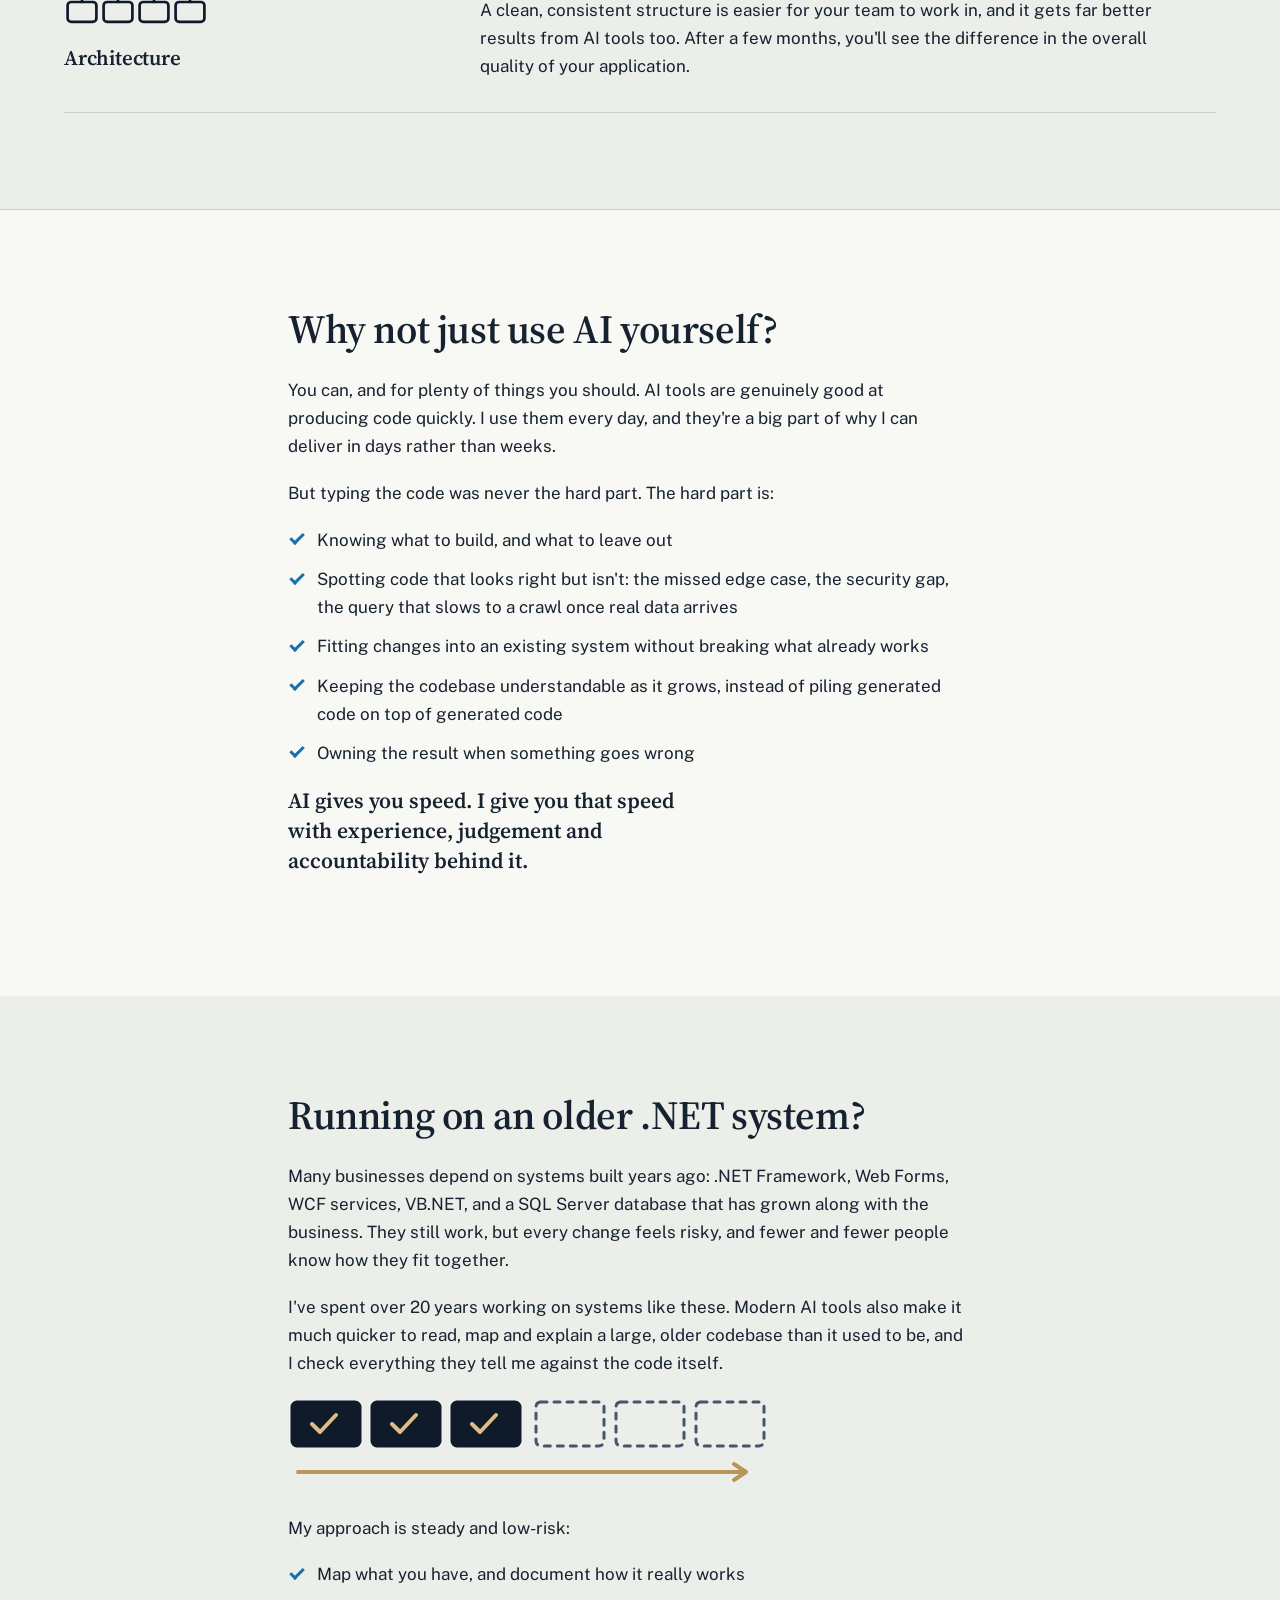
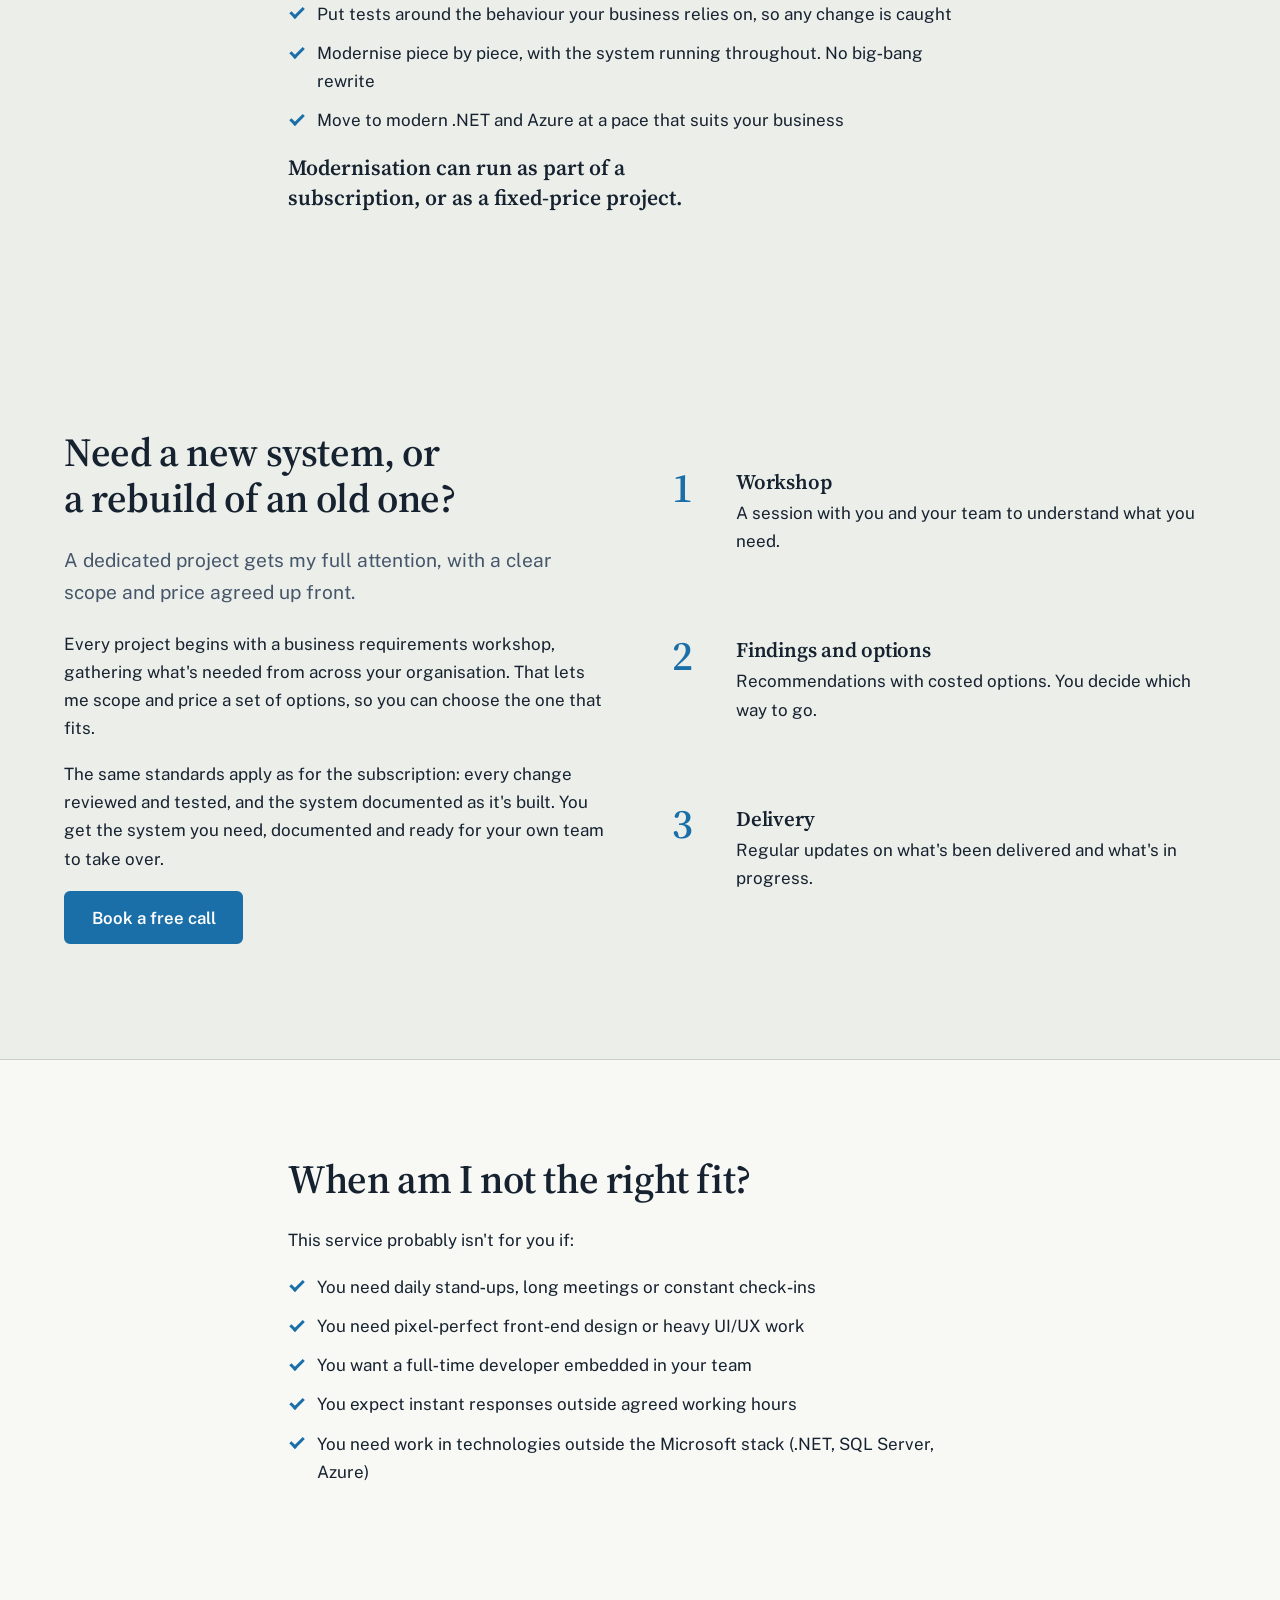
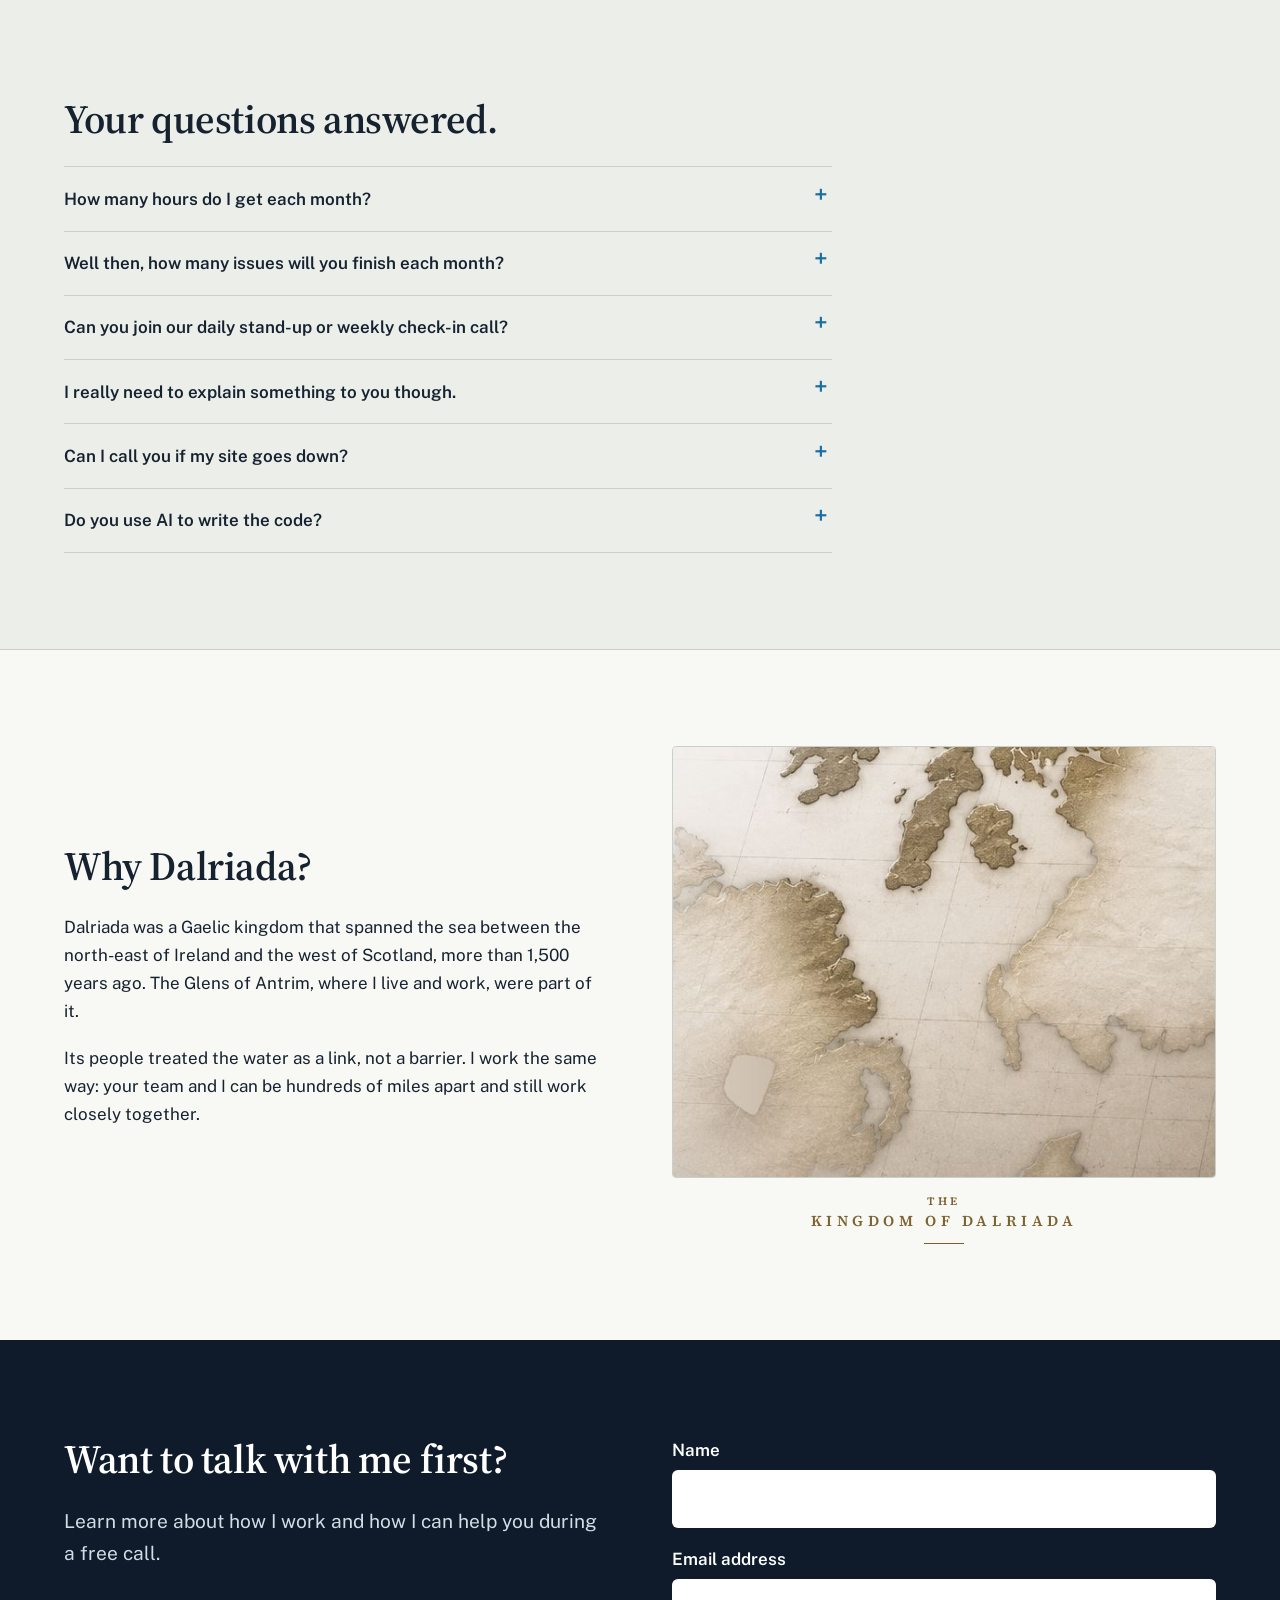
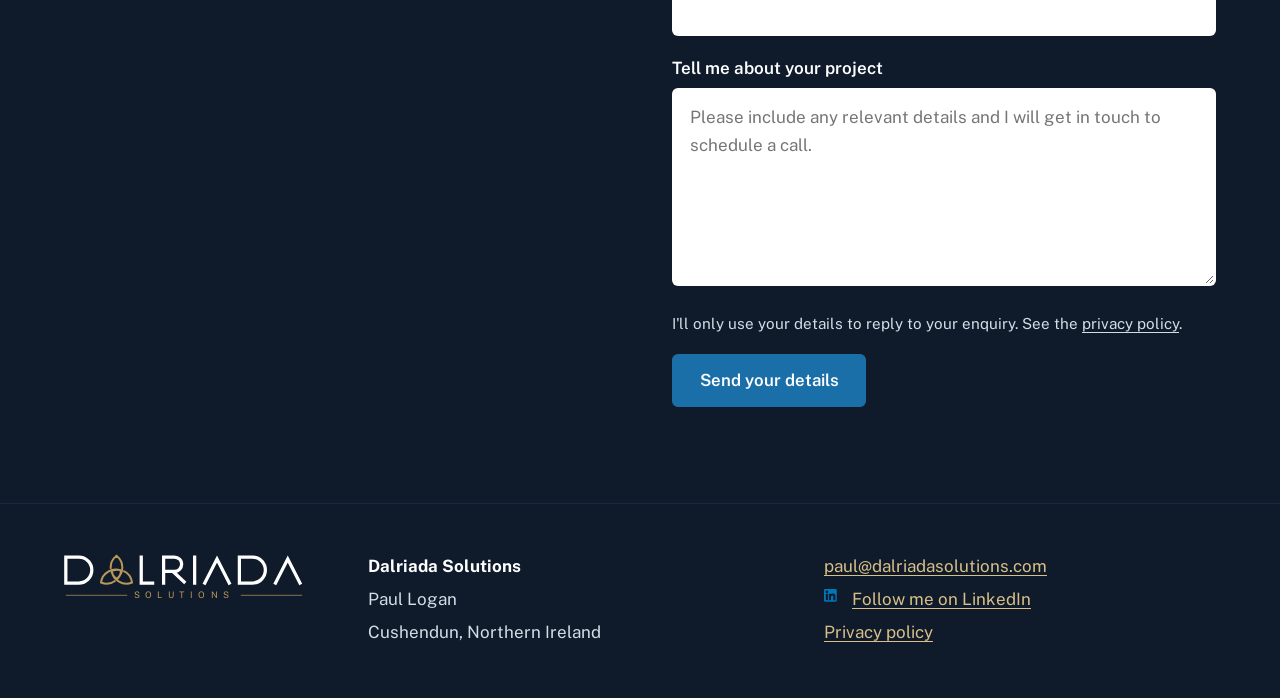
==== commit bbd6b6cf: "privacy policy page added" ====
--- a/index.html
+++ b/index.html
@@ -539,7 +539,7 @@
                 placeholder="Please include any relevant details and I will get in touch to schedule a call."></textarea>
             </div>
             <p class="fine" style="color: var(--on-dark); margin: 0;">I'll only use your details to reply to your
-              enquiry.</p>
+              enquiry. See the <a href="./privacy.html">privacy policy</a>.</p>
             <div><button type="submit" class="btn">Send your details</button></div>
           </form>
         </div>
@@ -558,6 +558,7 @@
       <div>
         <p><a href="mailto:paul@dalriadasolutions.com">paul@dalriadasolutions.com</a></p>
         <p class="with-icon"><img src="./img/LinkedIn.svg" alt="" width="20" height="20"><a href="https://www.linkedin.com/in/paulhlogan/">Follow me on LinkedIn</a></p>
+        <p><a href="./privacy.html">Privacy policy</a></p>
       </div>
     </div>
   </footer>
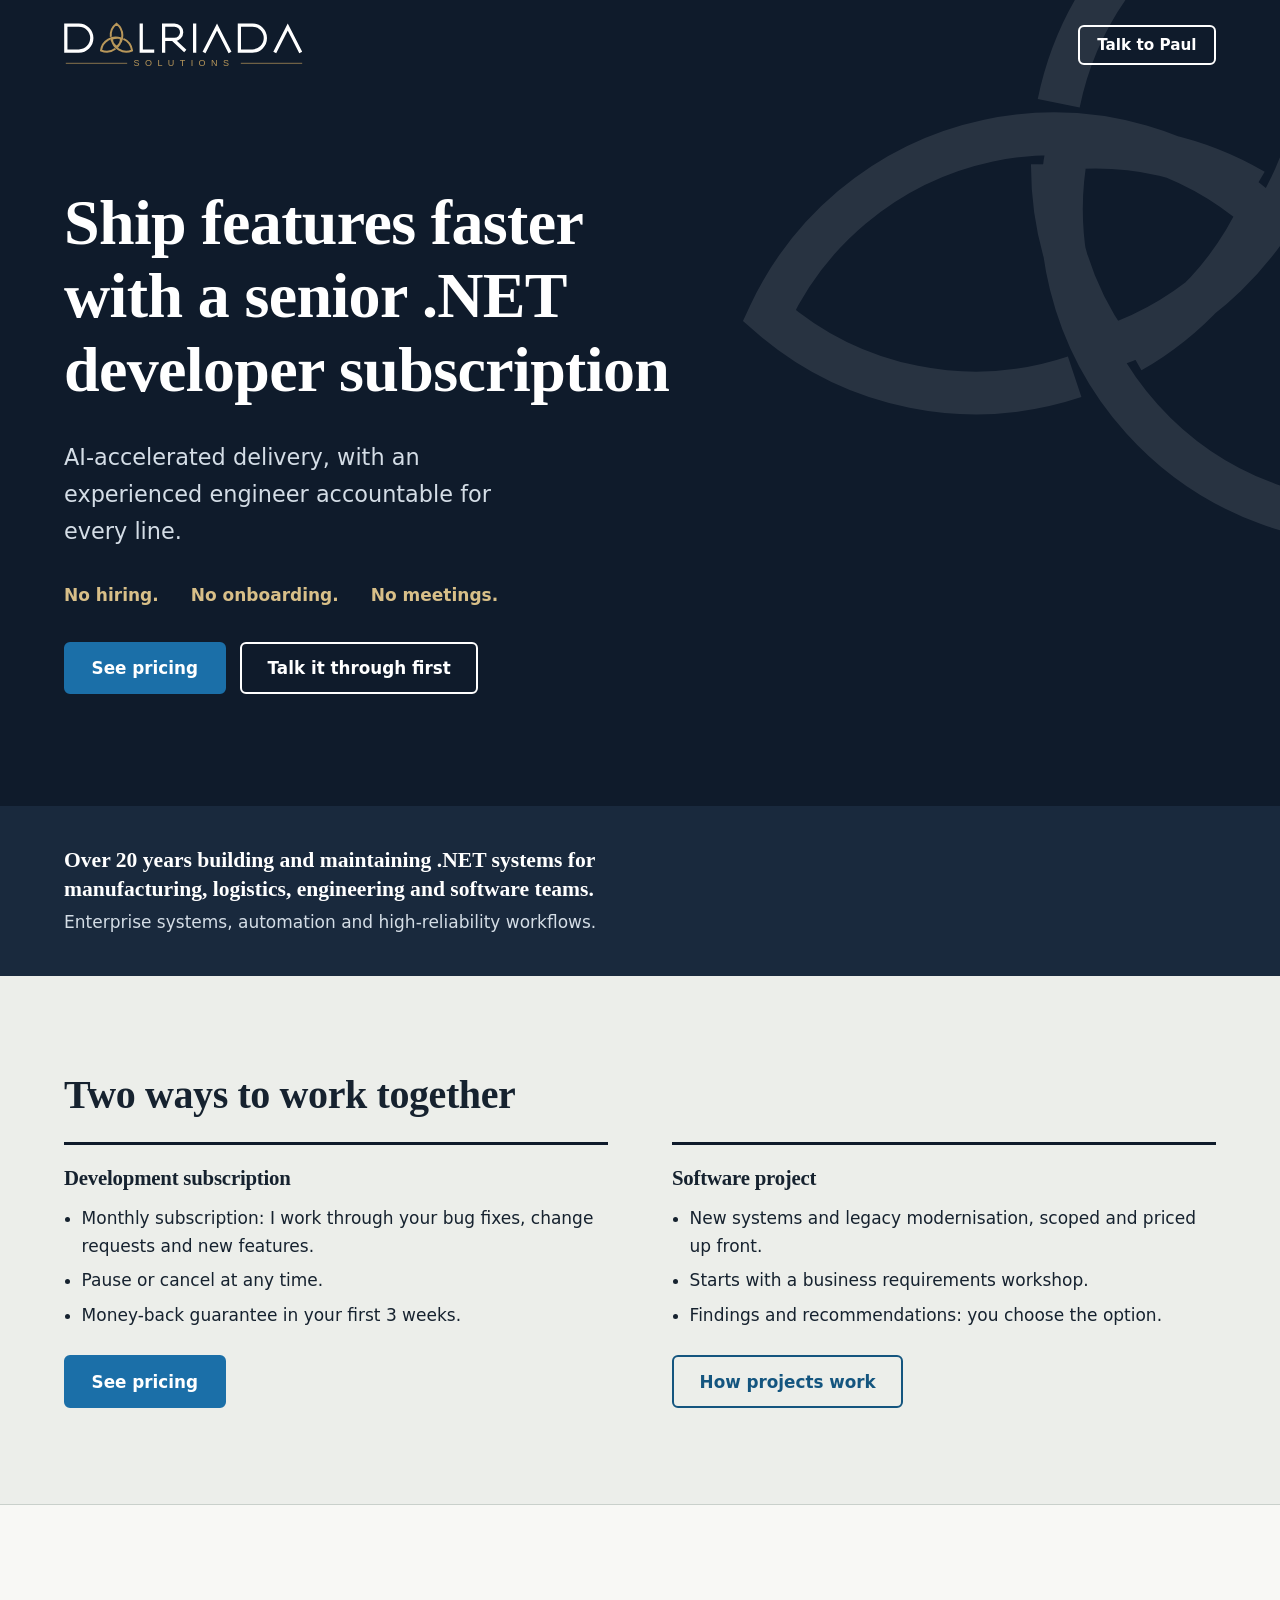
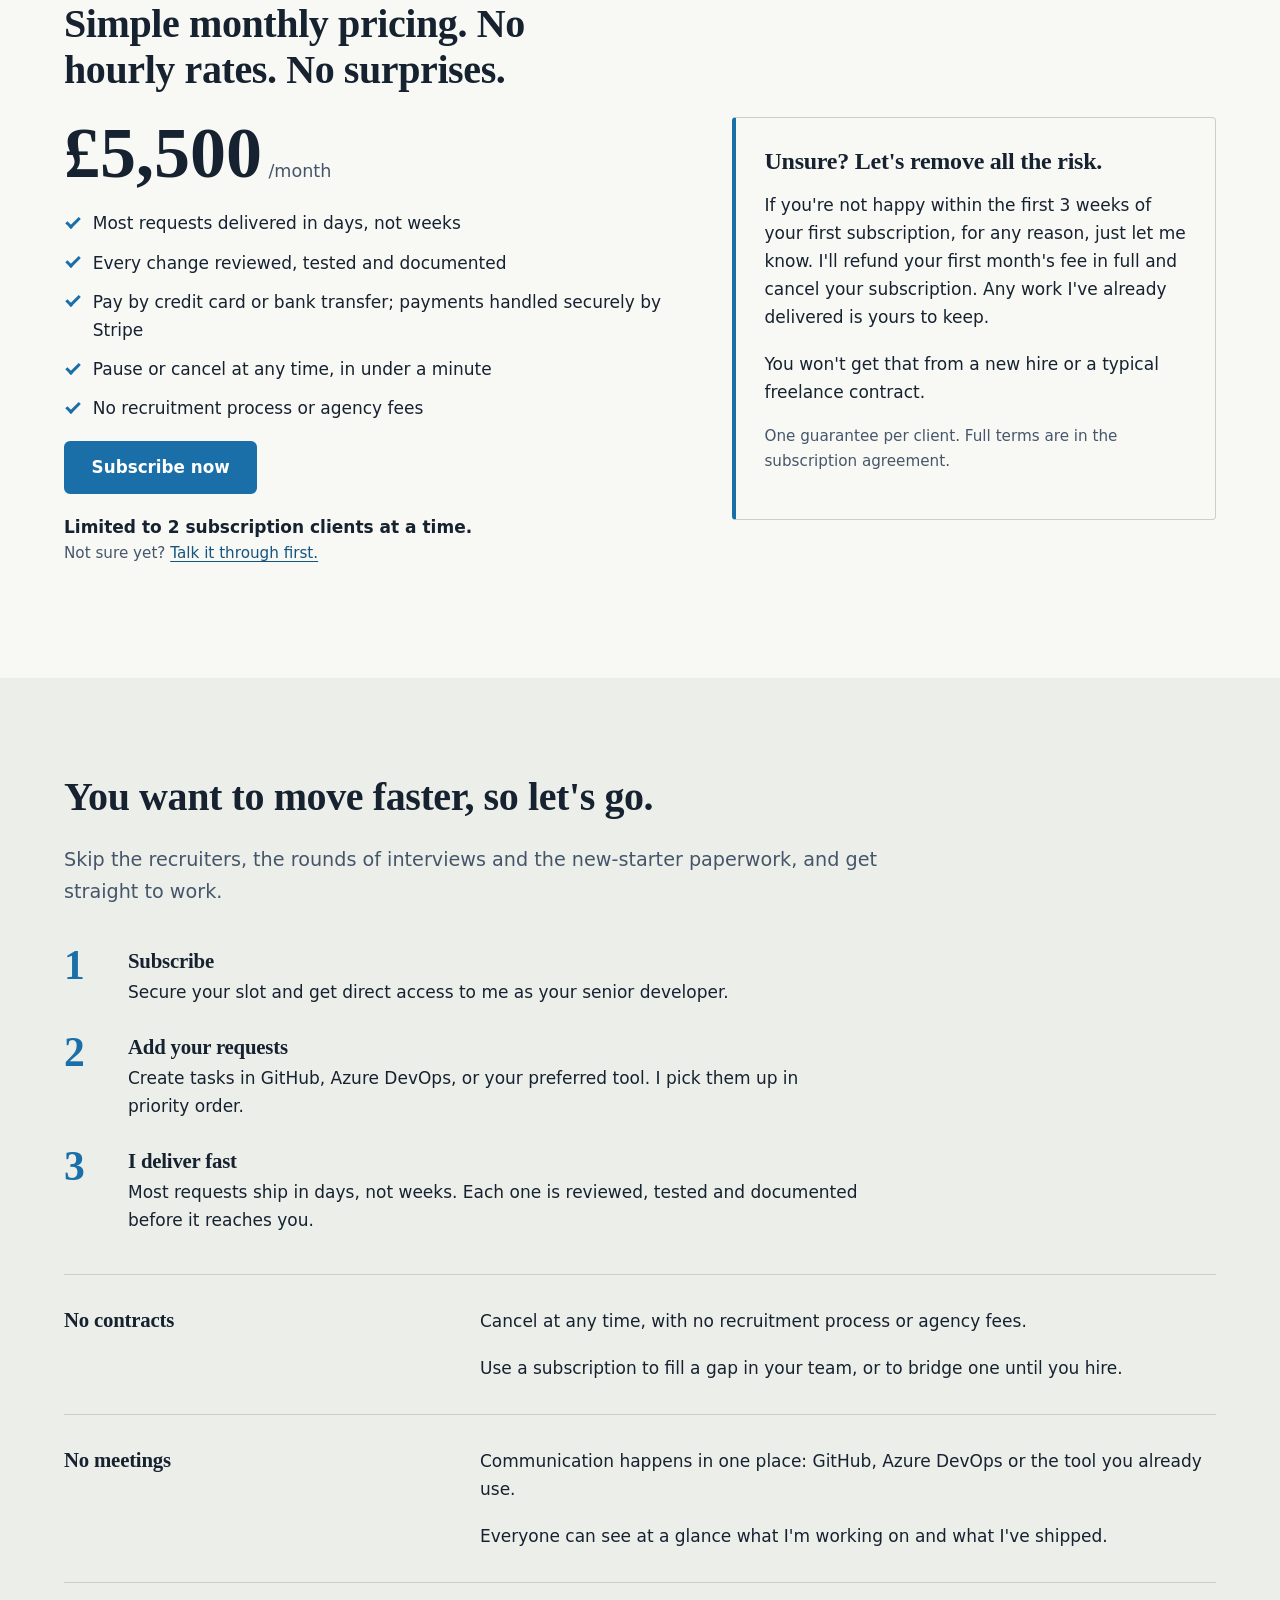
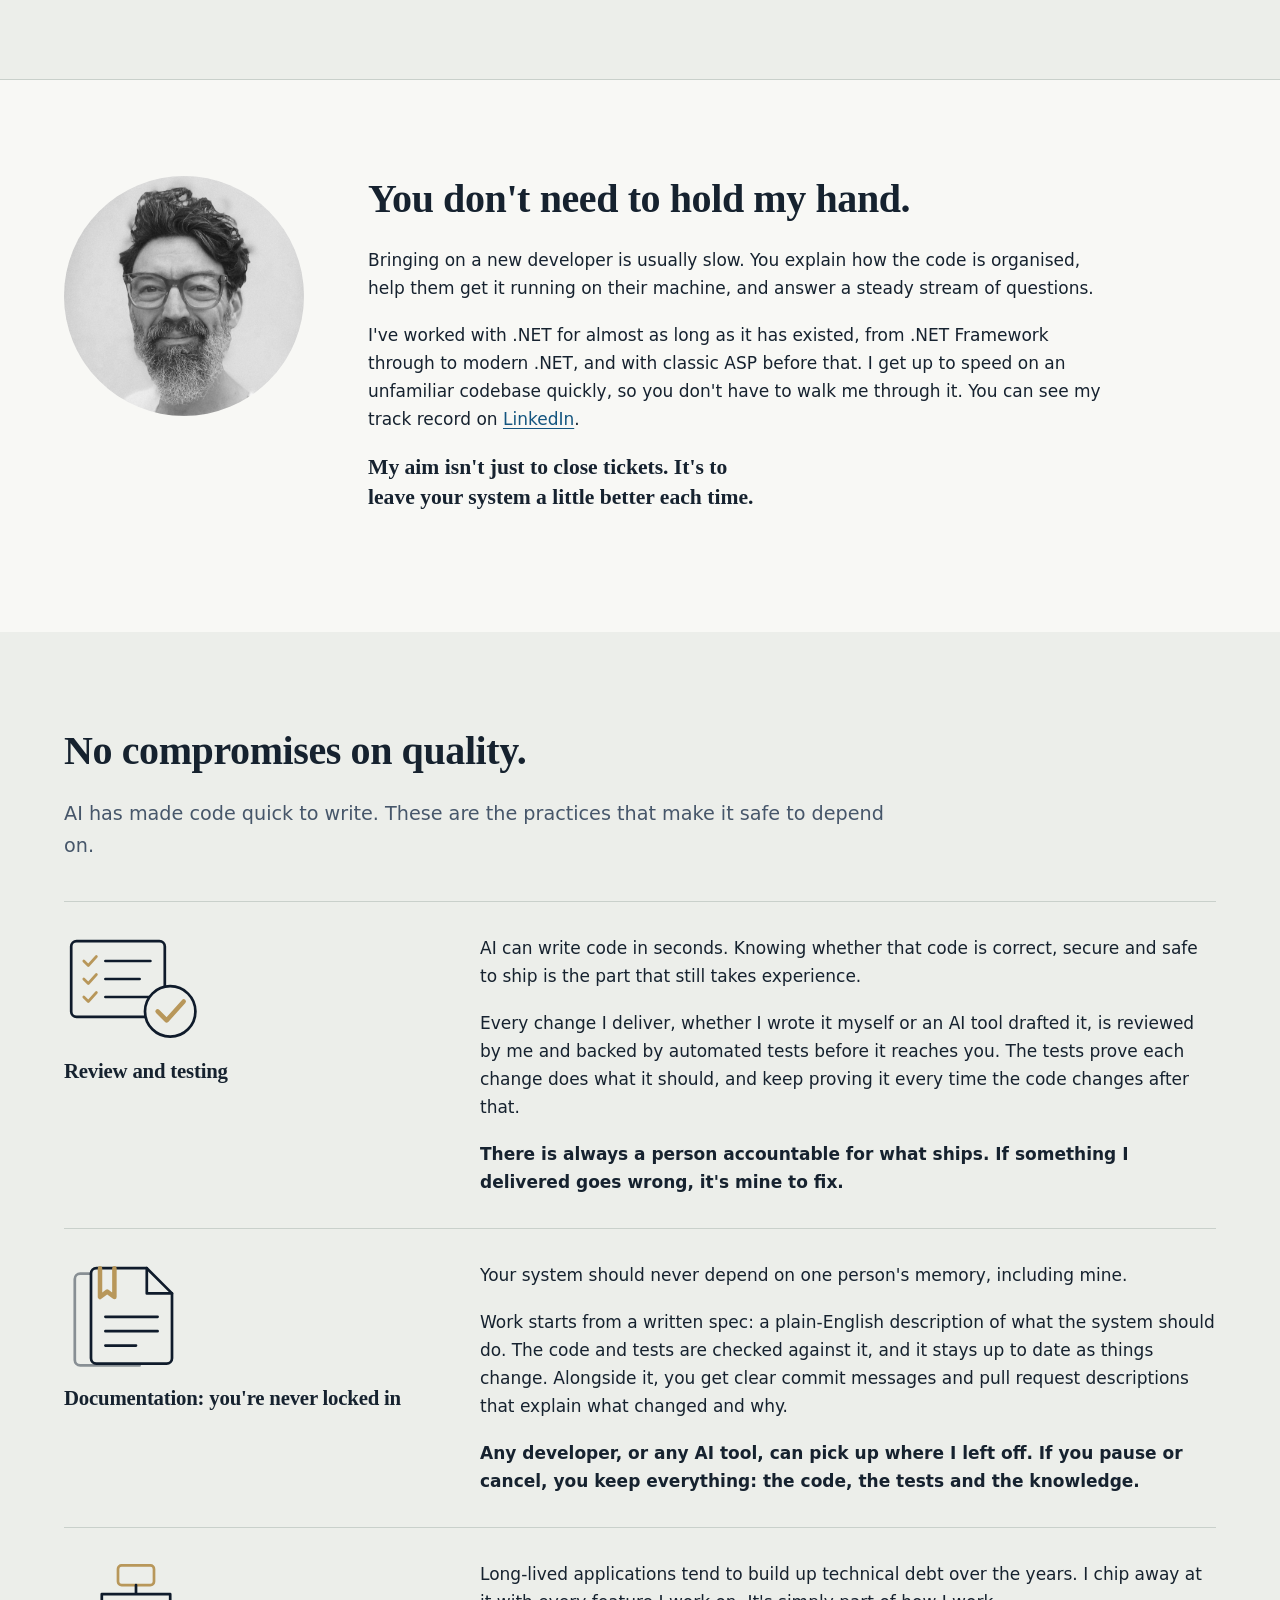
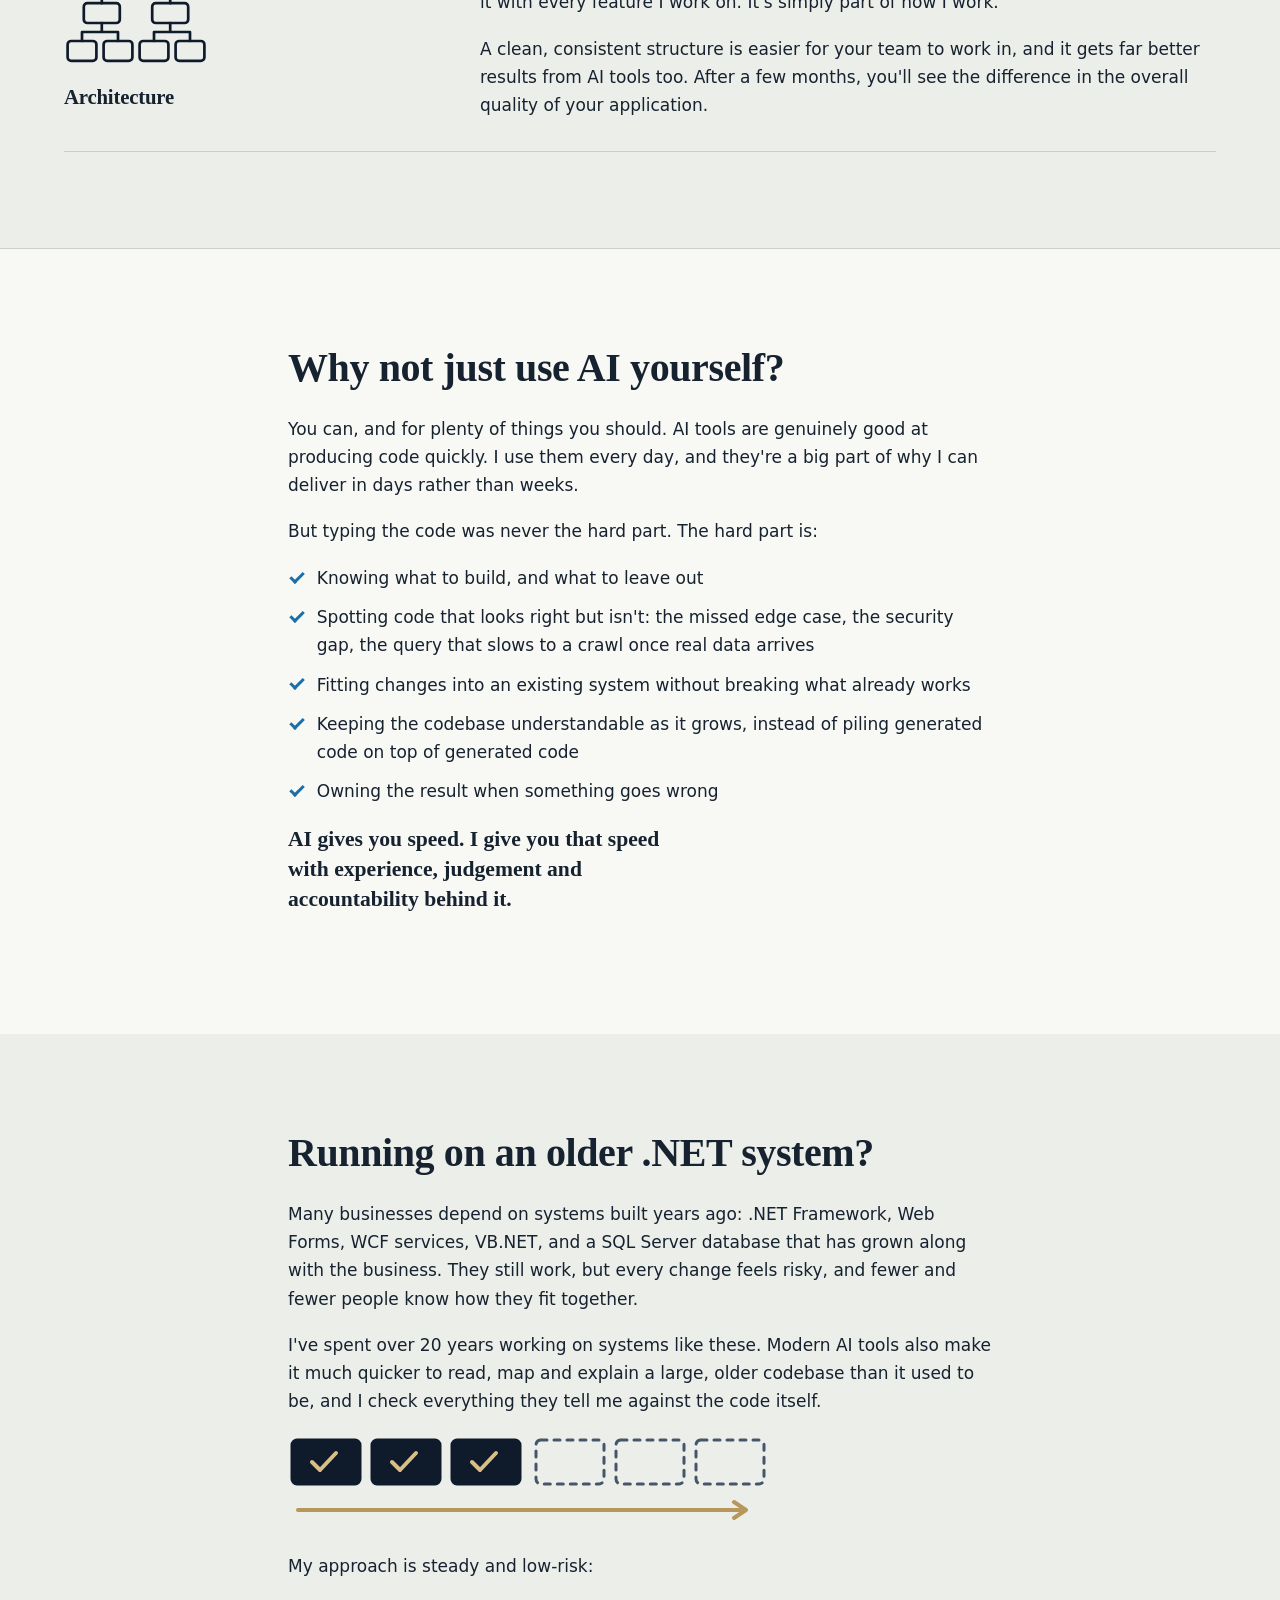
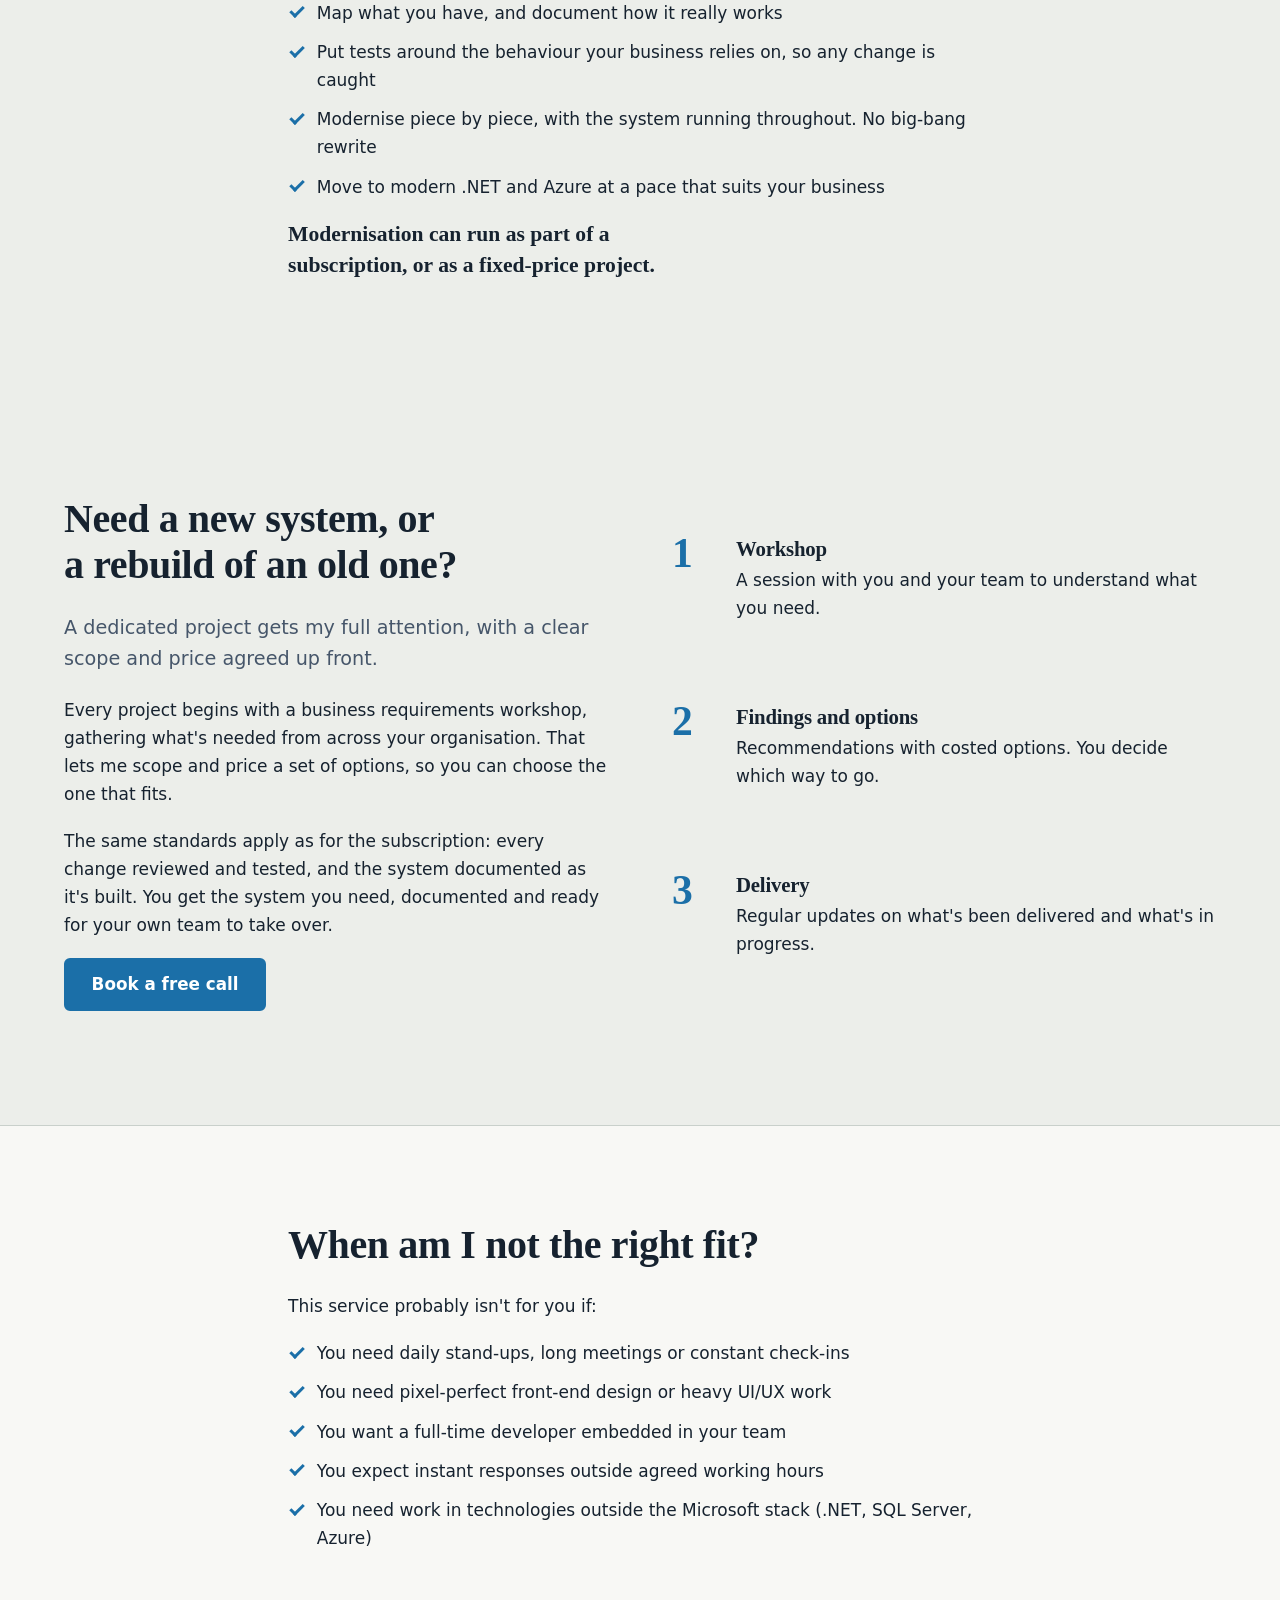
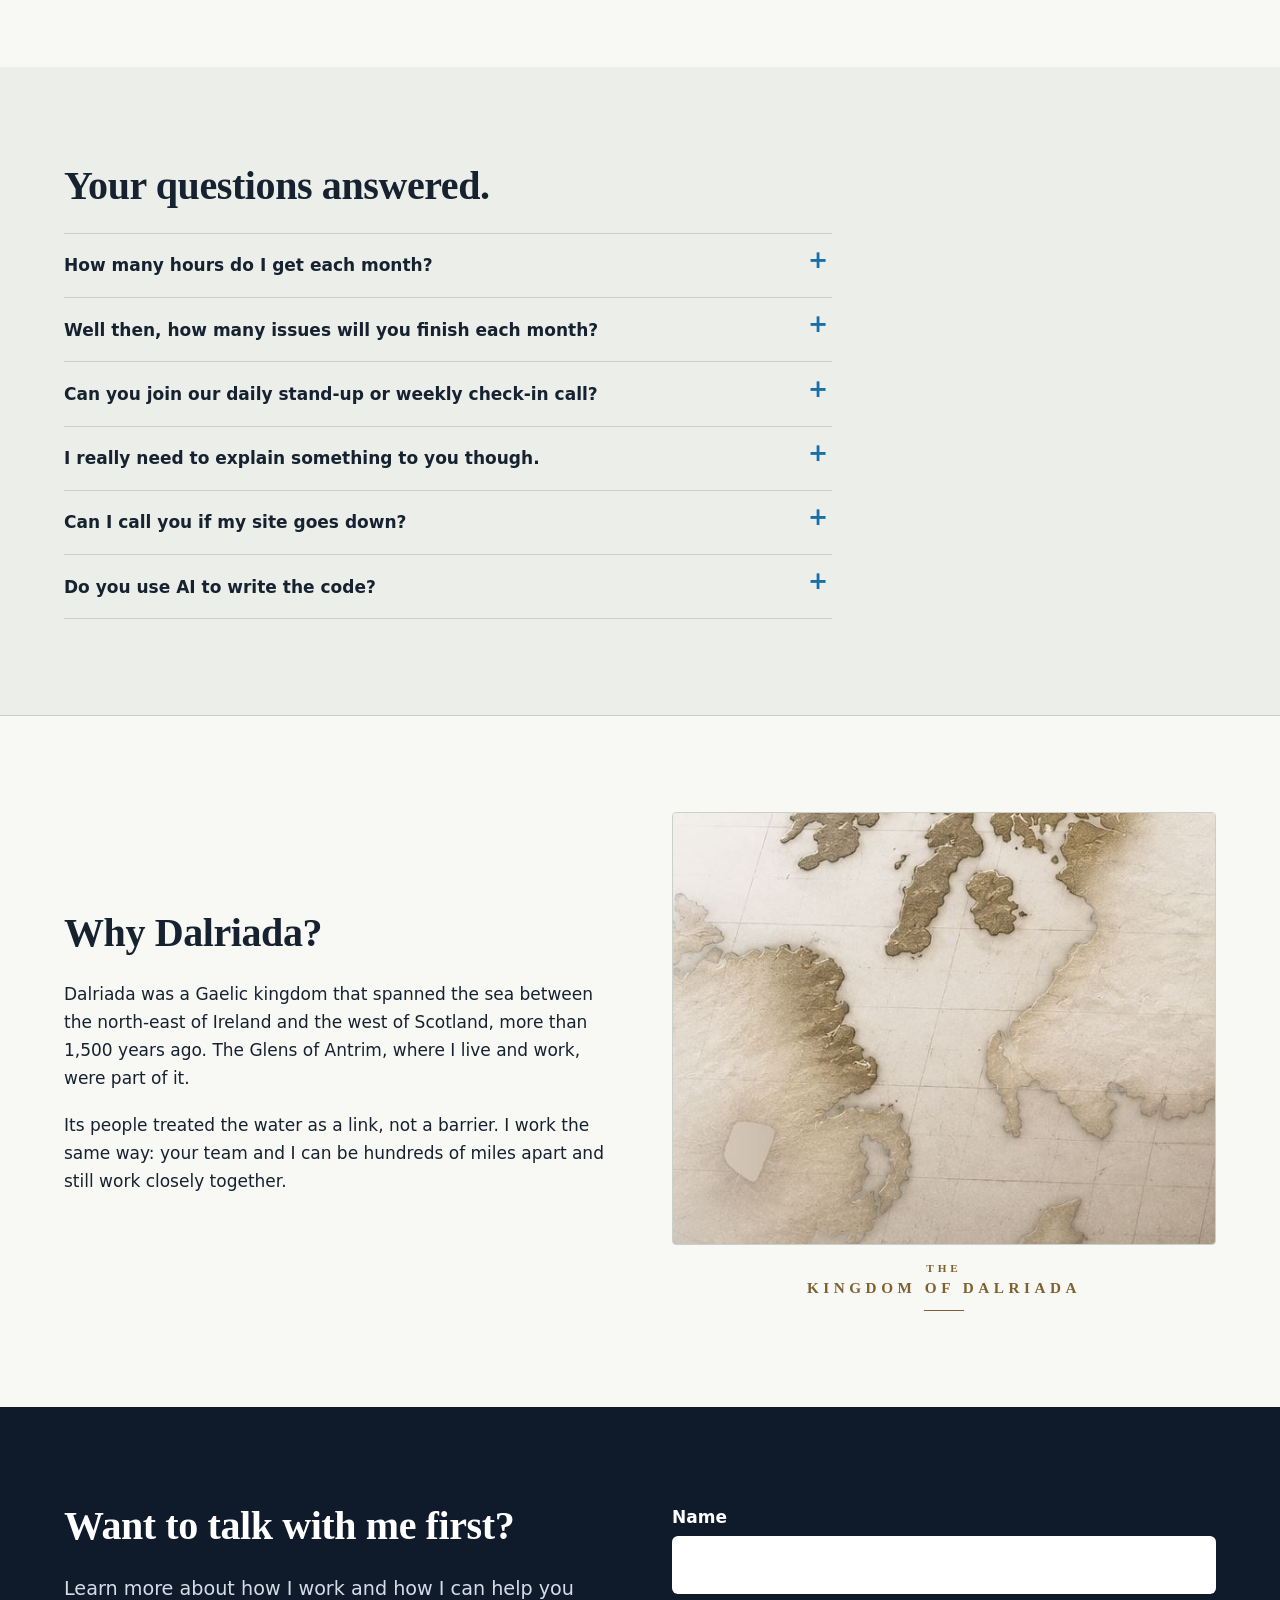
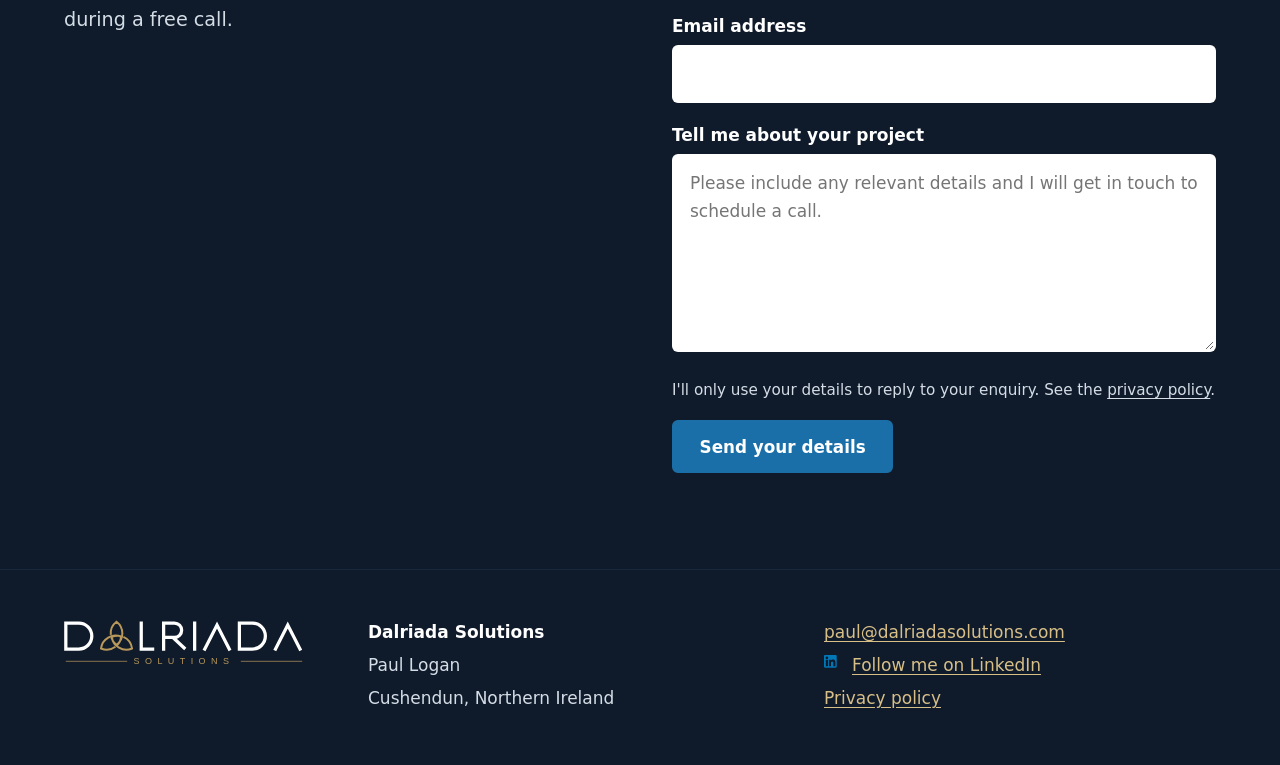
==== commit 01170e94: "self-host the fonts used on site" ====
--- a/index.html
+++ b/index.html
@@ -12,7 +12,12 @@
     content="Senior .NET development by subscription. AI-accelerated, personally reviewed, no lock-in. No hiring, no onboarding, no meetings.">
   <meta property="og:type" content="website">
   <meta property="og:url" content="https://dalriadasolutions.com/">
-  <meta name="twitter:card" content="summary">
+  <meta property="og:image" content="https://dalriadasolutions.com/img/og-share.png">
+  <meta property="og:image:width" content="1200">
+  <meta property="og:image:height" content="630">
+  <meta property="og:image:alt" content="Dalriada Solutions wordmark on a navy background">
+  <meta name="twitter:card" content="summary_large_image">
+  <meta name="twitter:image" content="https://dalriadasolutions.com/img/og-share.png">
   <meta name="twitter:title" content="Dalriada Solutions | Senior .NET Developer Subscription">
   <meta name="twitter:description"
     content="Senior .NET development by subscription. AI-accelerated, personally reviewed, no lock-in. No hiring, no onboarding, no meetings.">
@@ -21,10 +26,8 @@
   <meta name="theme-color" content="#0f1b2b">
   <link rel="icon" type="image/svg+xml" href="./img/favicon.svg">
   <link rel="canonical" href="https://dalriadasolutions.com/">
-  <link rel="preconnect" href="https://fonts.googleapis.com">
-  <link rel="preconnect" href="https://fonts.gstatic.com" crossorigin>
-  <link rel="stylesheet"
-    href="https://fonts.googleapis.com/css2?family=Public+Sans:wght@400;600&family=Source+Serif+4:wght@600&display=swap">
+  <link rel="preload" href="./fonts/public-sans-latin.woff2" as="font" type="font/woff2" crossorigin>
+  <link rel="preload" href="./fonts/source-serif-4-latin.woff2" as="font" type="font/woff2" crossorigin>
   <link rel="stylesheet" href="./styles.css">
   <script type="application/ld+json">
   {
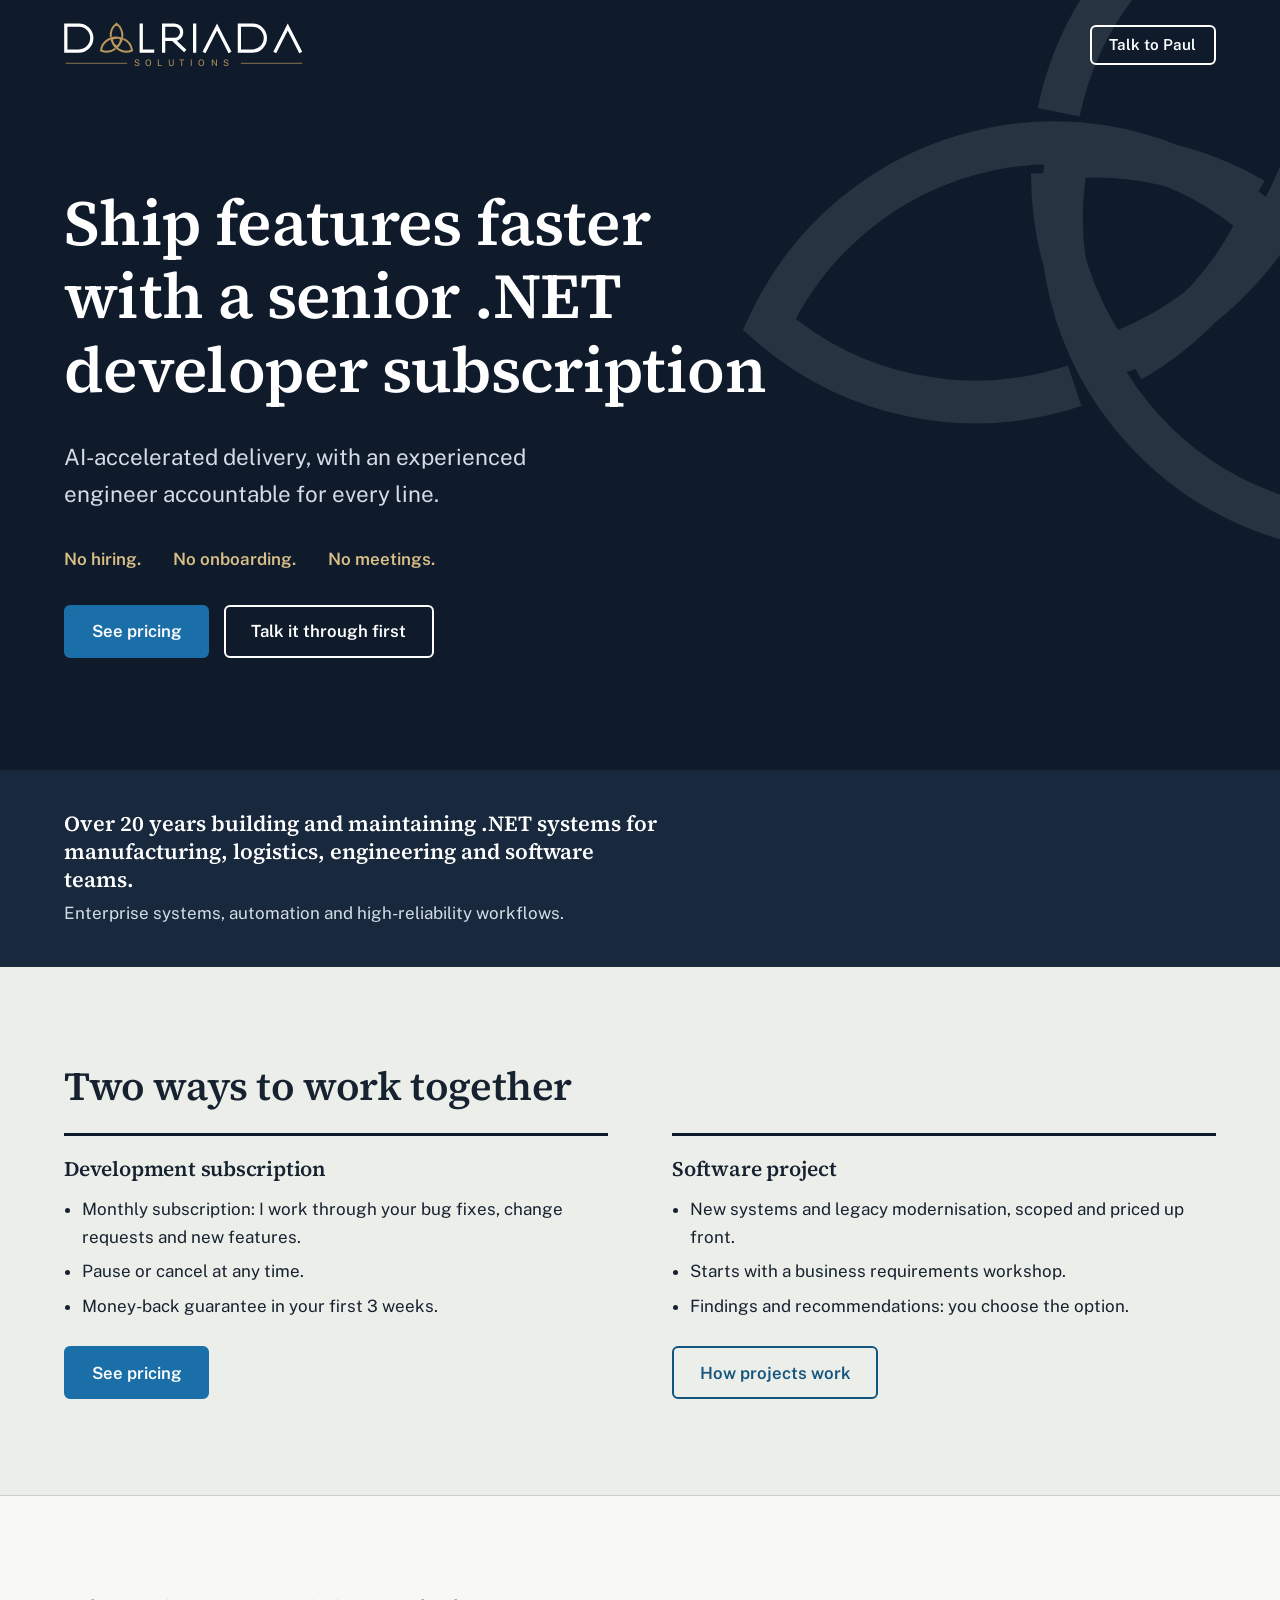
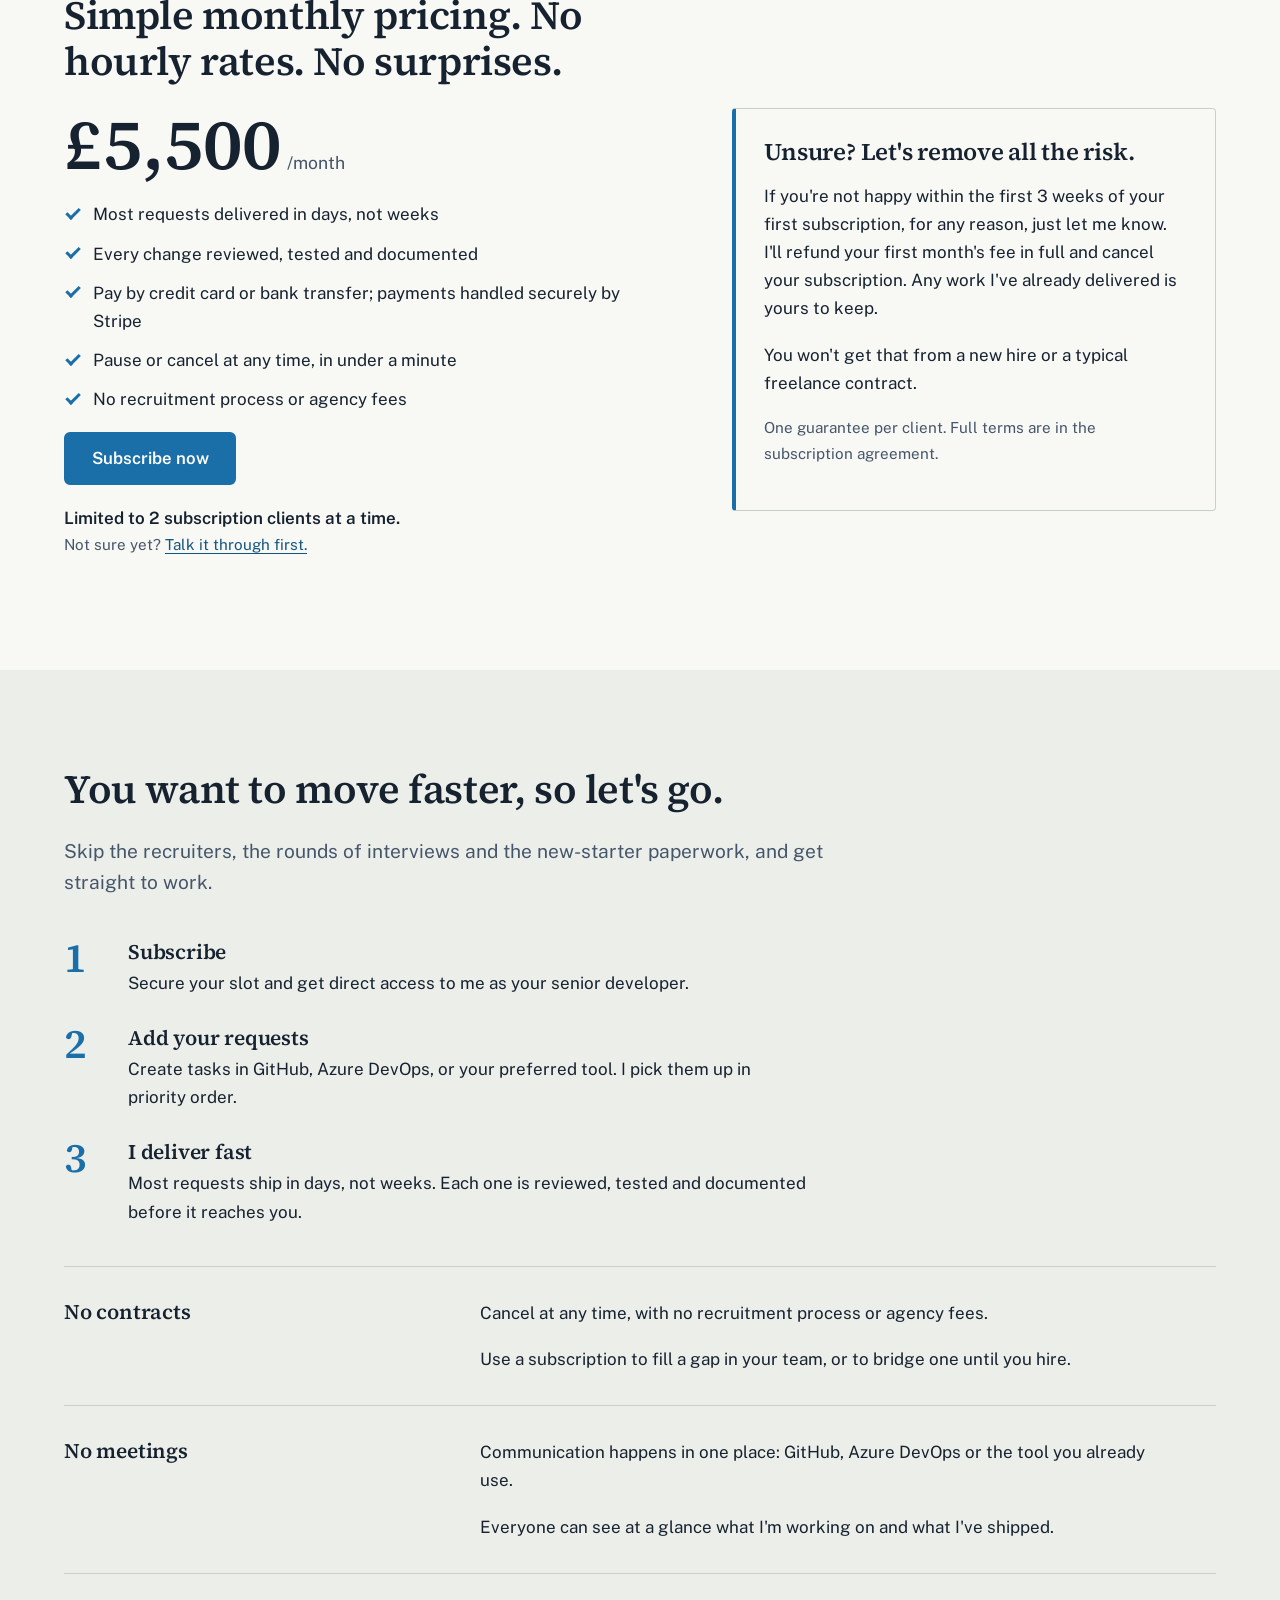
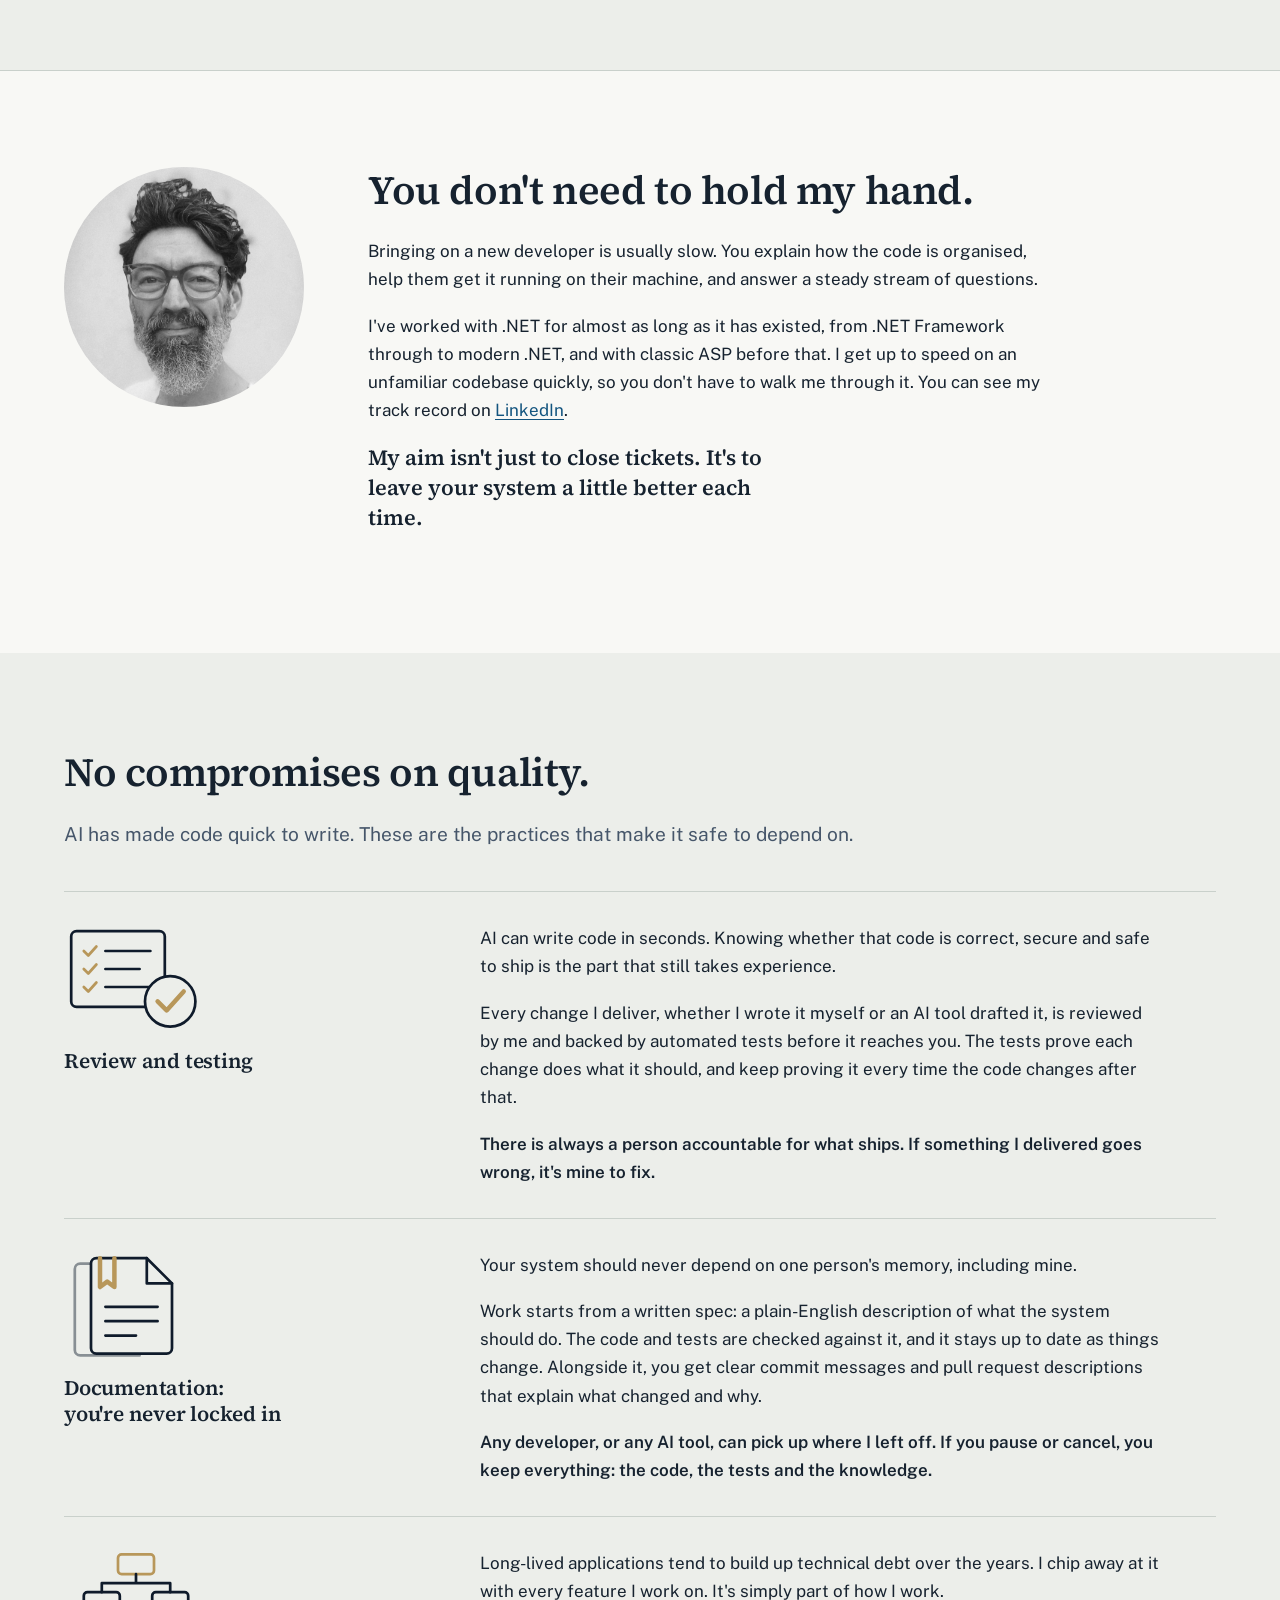
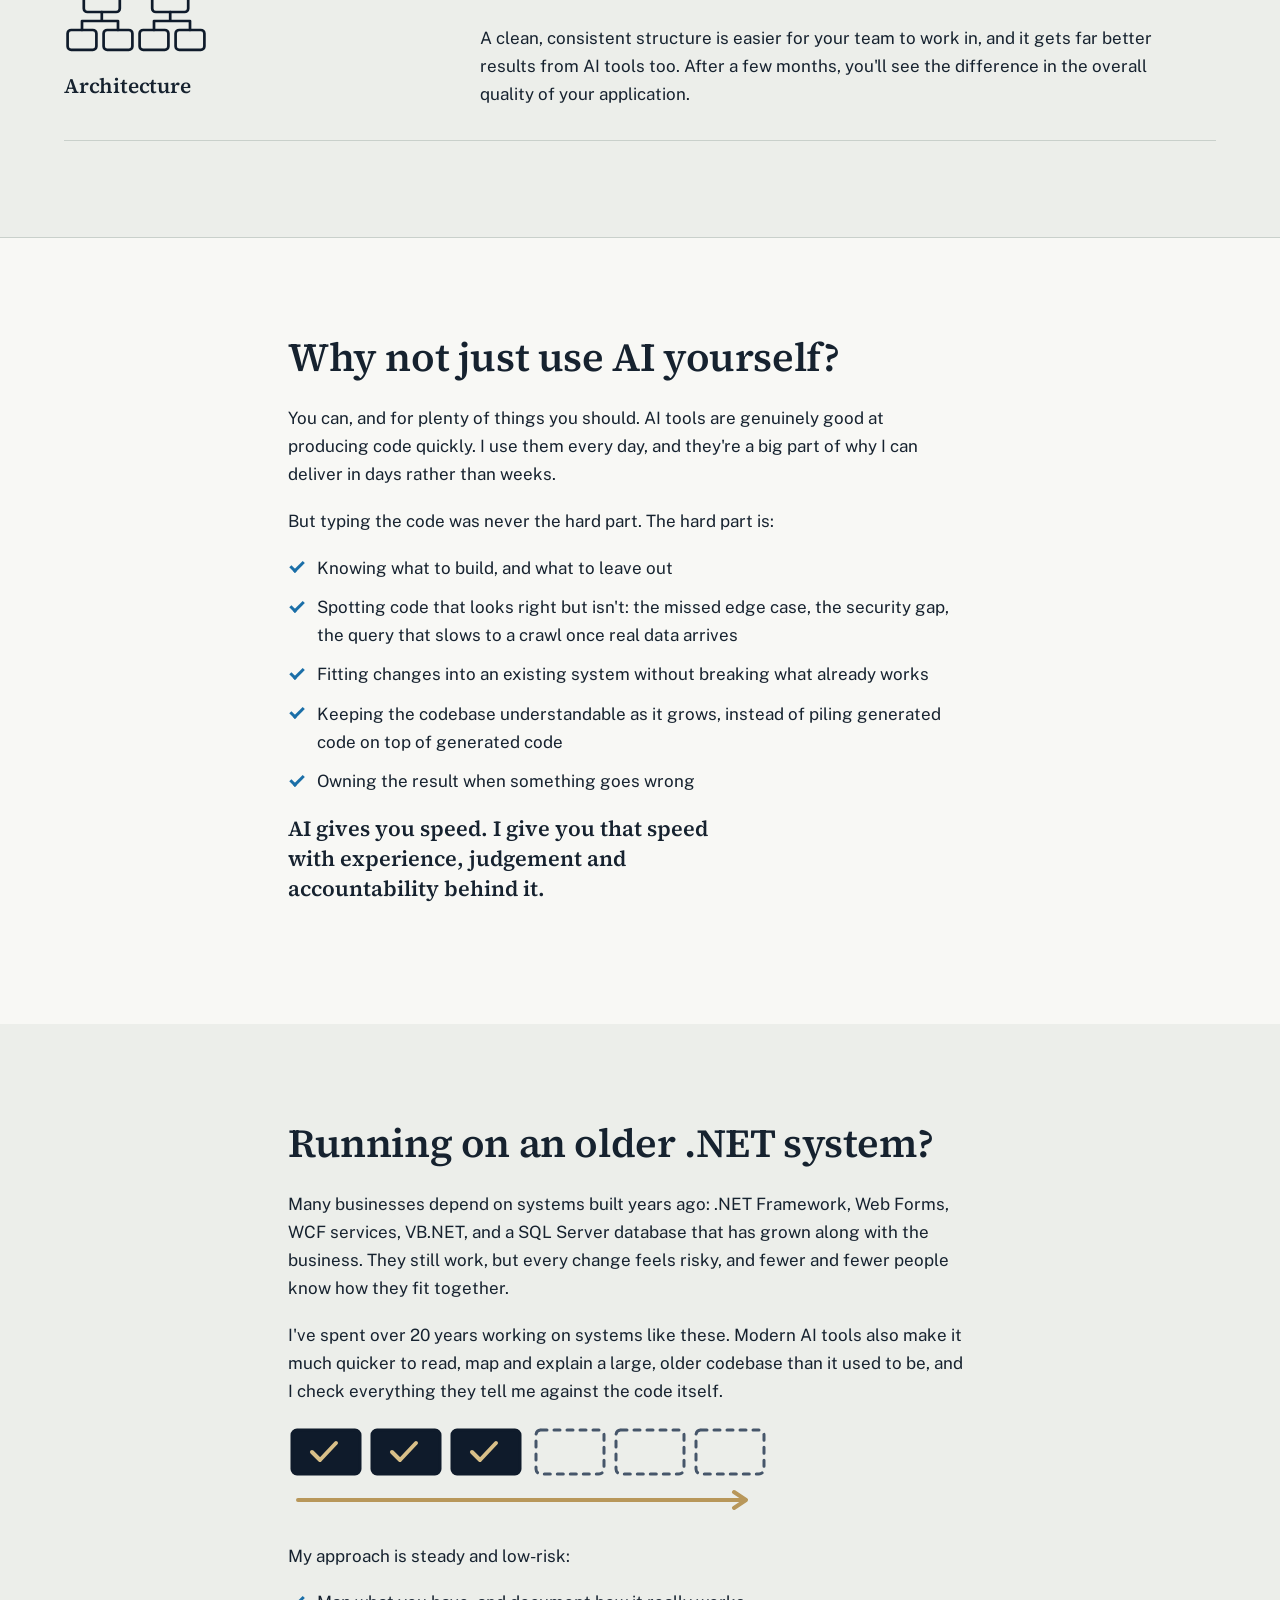
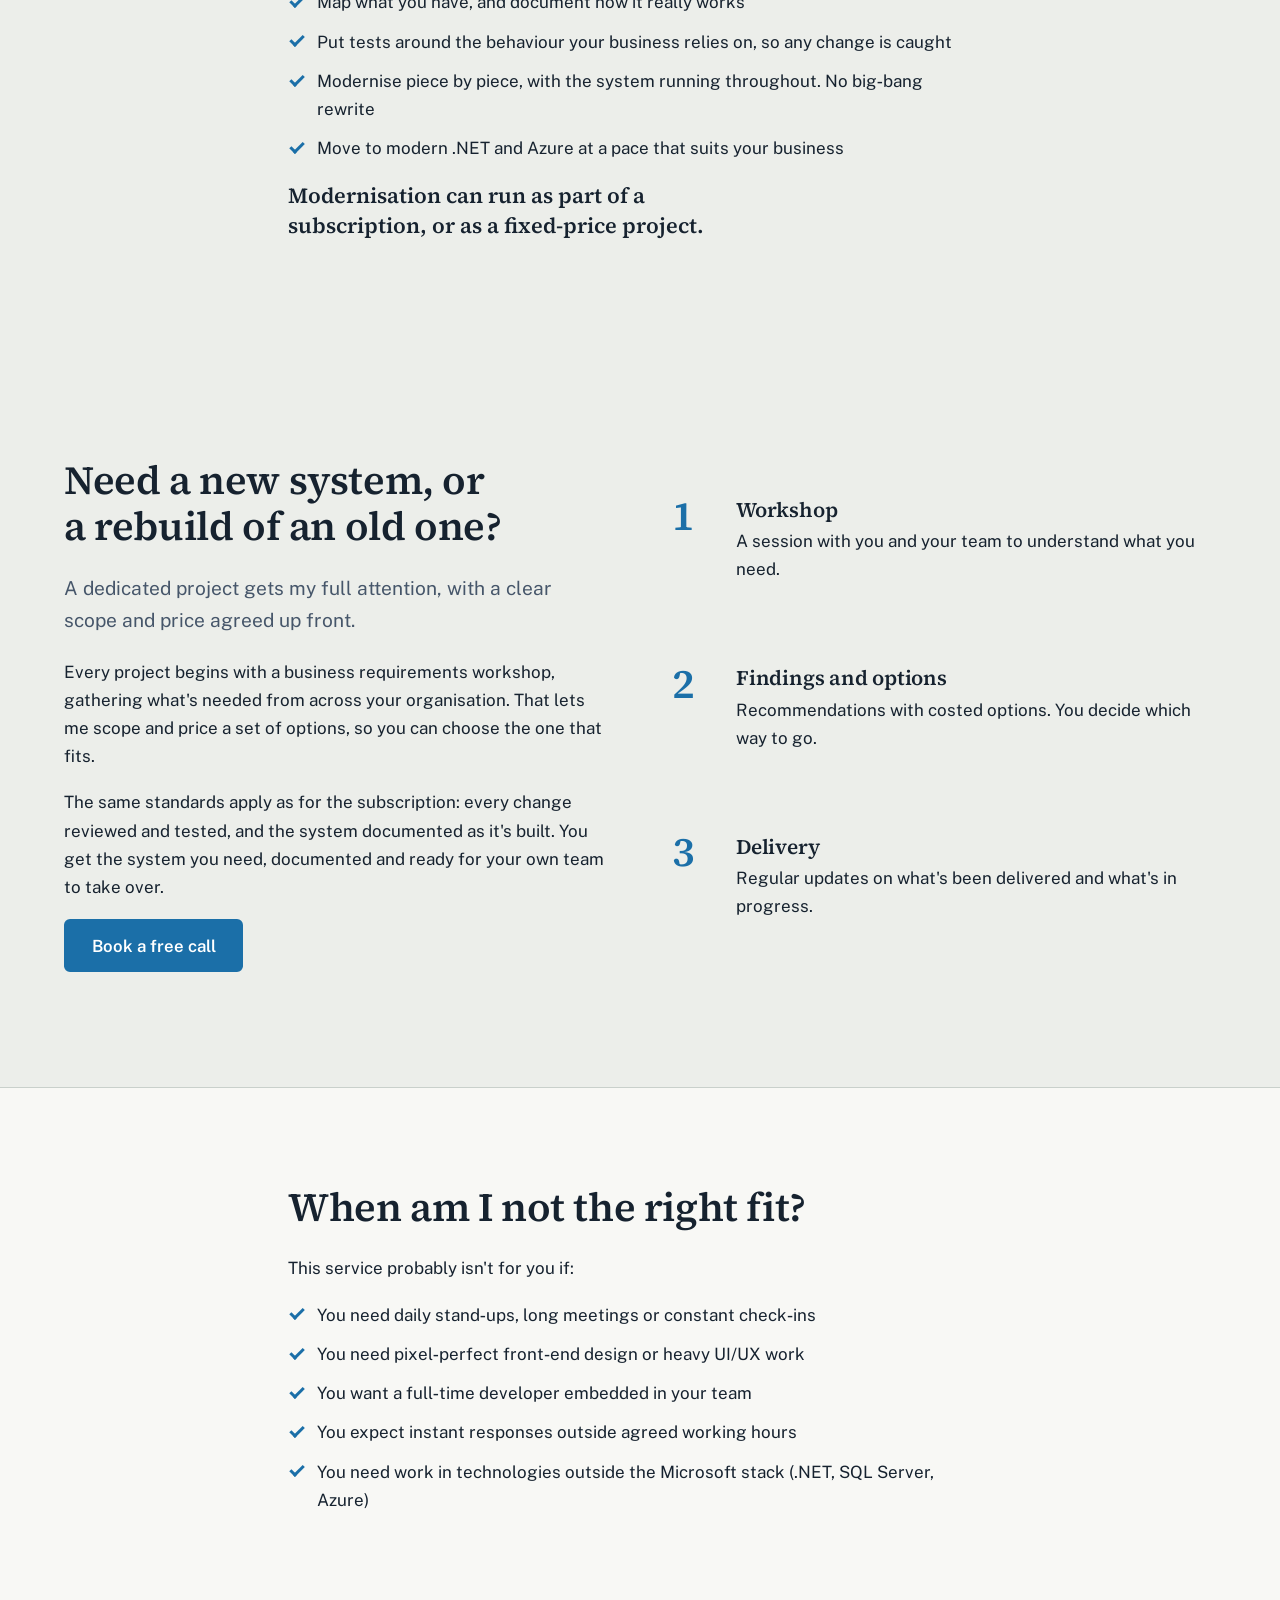
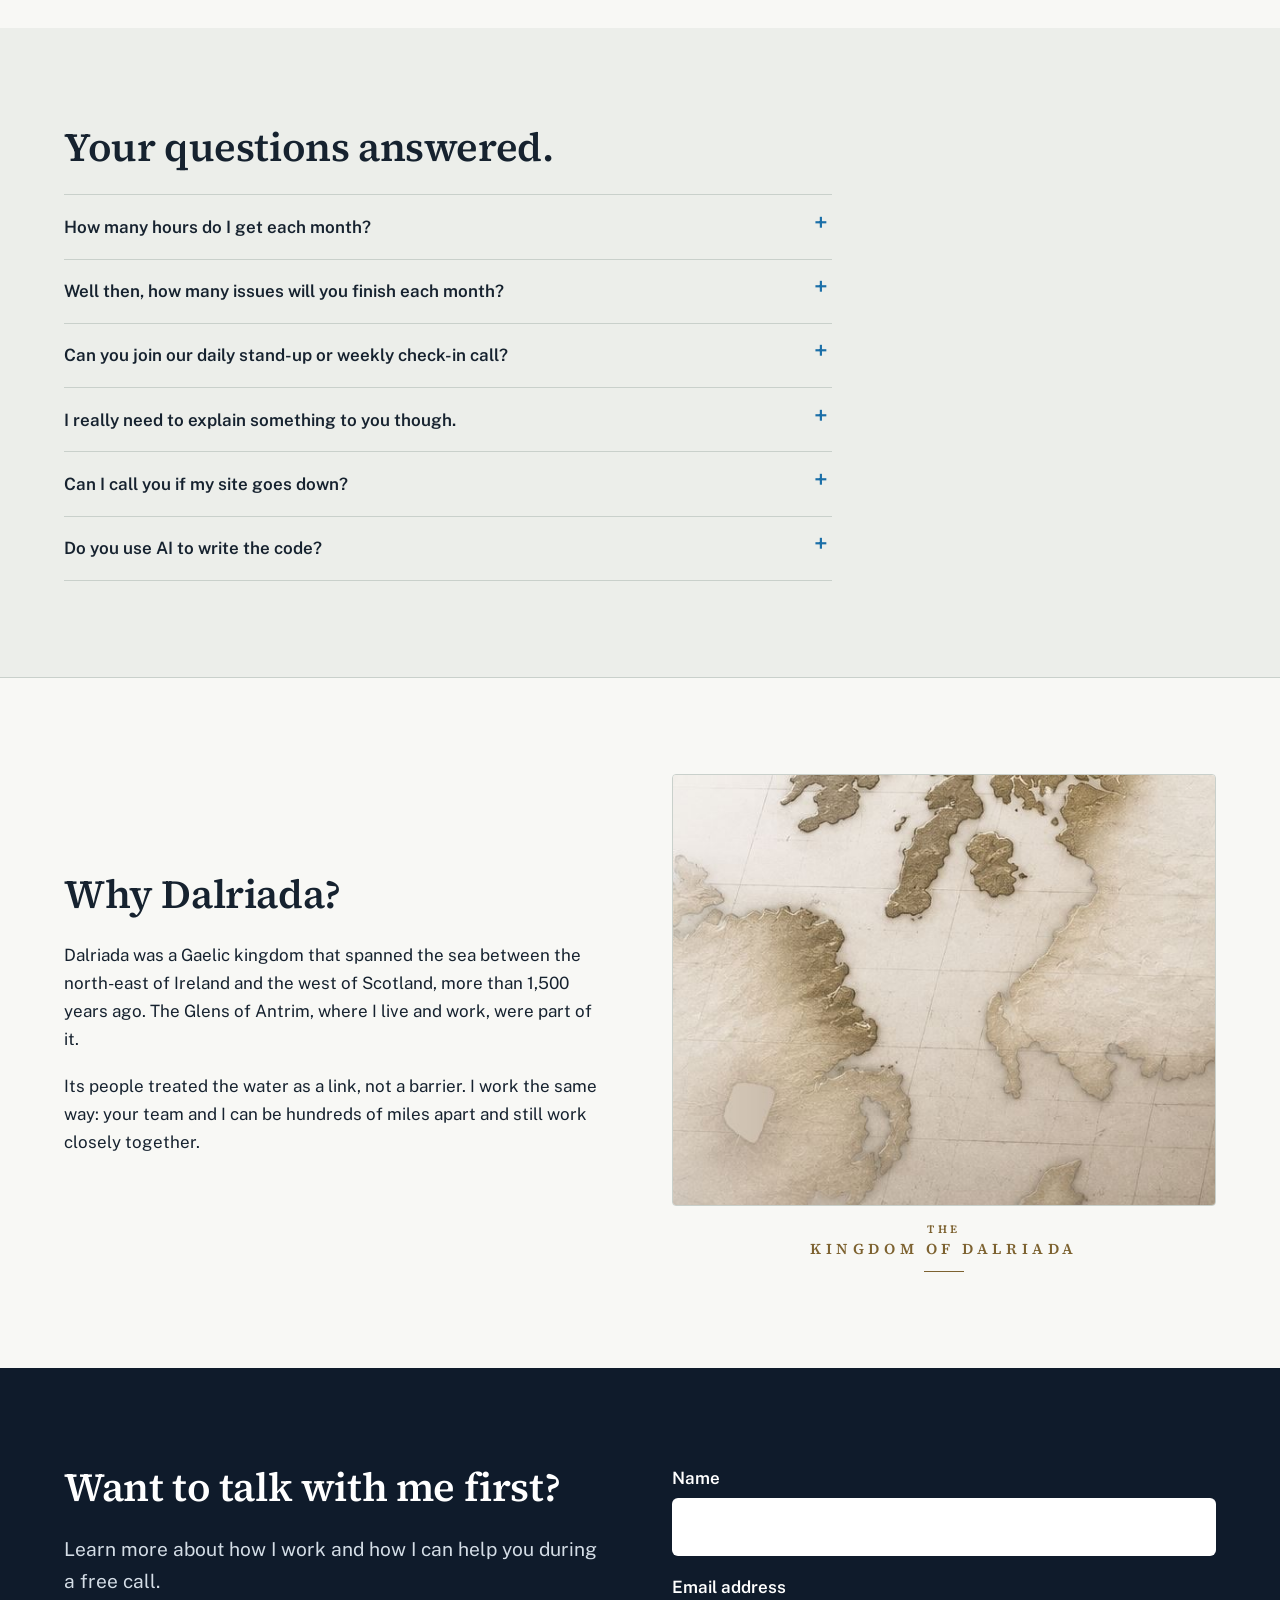
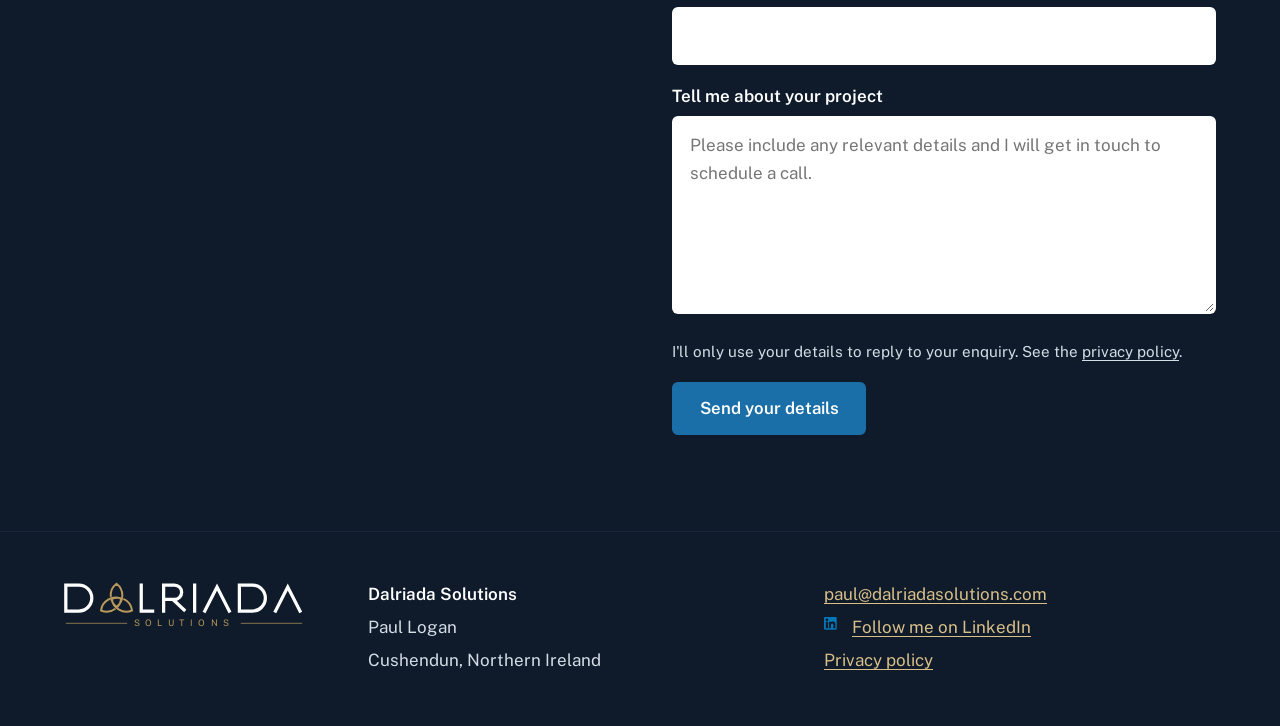
==== commit f3885cf7: "og meta properties updated for new image" ====
--- a/index.html
+++ b/index.html
@@ -13,8 +13,8 @@
   <meta property="og:type" content="website">
   <meta property="og:url" content="https://dalriadasolutions.com/">
   <meta property="og:image" content="https://dalriadasolutions.com/img/og-share.png">
-  <meta property="og:image:width" content="1200">
-  <meta property="og:image:height" content="630">
+  <meta property="og:image:width" content="2400">
+  <meta property="og:image:height" content="1260">
   <meta property="og:image:alt" content="Dalriada Solutions wordmark on a navy background">
   <meta name="twitter:card" content="summary_large_image">
   <meta name="twitter:image" content="https://dalriadasolutions.com/img/og-share.png">
--- a/styles.css
+++ b/styles.css
@@ -1,4 +1,38 @@
 /* Dalriada Solutions: hand-written stylesheet (no build step). */
+
+/* ---------- Self-hosted fonts (SIL Open Font License; Public Sans is a variable font) ---------- */
+@font-face {
+  font-family: "Public Sans";
+  font-style: normal;
+  font-weight: 400 600;
+  font-display: swap;
+  src: url("./fonts/public-sans-latin-ext.woff2") format("woff2");
+  unicode-range: U+0100-02BA, U+02BD-02C5, U+02C7-02CC, U+02CE-02D7, U+02DD-02FF, U+0304, U+0308, U+0329, U+1D00-1DBF, U+1E00-1E9F, U+1EF2-1EFF, U+2020, U+20A0-20AB, U+20AD-20C4, U+2113, U+2C60-2C7F, U+A720-A7FF;
+}
+@font-face {
+  font-family: "Public Sans";
+  font-style: normal;
+  font-weight: 400 600;
+  font-display: swap;
+  src: url("./fonts/public-sans-latin.woff2") format("woff2");
+  unicode-range: U+0000-00FF, U+0131, U+0152-0153, U+02BB-02BC, U+02C6, U+02DA, U+02DC, U+0304, U+0308, U+0329, U+2000-206F, U+20AC, U+2122, U+2191, U+2193, U+2212, U+2215, U+FEFF, U+FFFD;
+}
+@font-face {
+  font-family: "Source Serif 4";
+  font-style: normal;
+  font-weight: 600;
+  font-display: swap;
+  src: url("./fonts/source-serif-4-latin-ext.woff2") format("woff2");
+  unicode-range: U+0100-02BA, U+02BD-02C5, U+02C7-02CC, U+02CE-02D7, U+02DD-02FF, U+0304, U+0308, U+0329, U+1D00-1DBF, U+1E00-1E9F, U+1EF2-1EFF, U+2020, U+20A0-20AB, U+20AD-20C4, U+2113, U+2C60-2C7F, U+A720-A7FF;
+}
+@font-face {
+  font-family: "Source Serif 4";
+  font-style: normal;
+  font-weight: 600;
+  font-display: swap;
+  src: url("./fonts/source-serif-4-latin.woff2") format("woff2");
+  unicode-range: U+0000-00FF, U+0131, U+0152-0153, U+02BB-02BC, U+02C6, U+02DA, U+02DC, U+0304, U+0308, U+0329, U+2000-206F, U+20AC, U+2122, U+2191, U+2193, U+2212, U+2215, U+FEFF, U+FFFD;
+}
 
 :root {
   --basalt: #0f1b2b;
@@ -237,6 +271,15 @@
 .site-footer p { margin: 0 0 0.3rem; }
 .site-footer a { color: var(--gold-light); }
 
+/* ---------- Legal pages ---------- */
+.legal h2 { font-size: 1.5rem; margin-top: 2.25rem; }
+.legal h2:first-of-type { margin-top: 0; }
+.legal ul { padding-left: 1.2rem; }
+.legal li { margin-bottom: 0.4rem; }
+.legal table { border-collapse: collapse; width: 100%; max-width: var(--measure); margin: 0 0 1.1em; font-size: 0.97rem; }
+.legal th, .legal td { text-align: left; vertical-align: top; padding: 0.6rem 0.75rem 0.6rem 0; border-top: 1px solid var(--rule); }
+.legal tr:last-child th, .legal tr:last-child td { border-bottom: 1px solid var(--rule); }
+
 /* ---------- Illustrations ---------- */
 .ill { width: 9rem; height: auto; color: var(--basalt); margin-bottom: 1rem; }
 .ill .gold { stroke: var(--gold); }
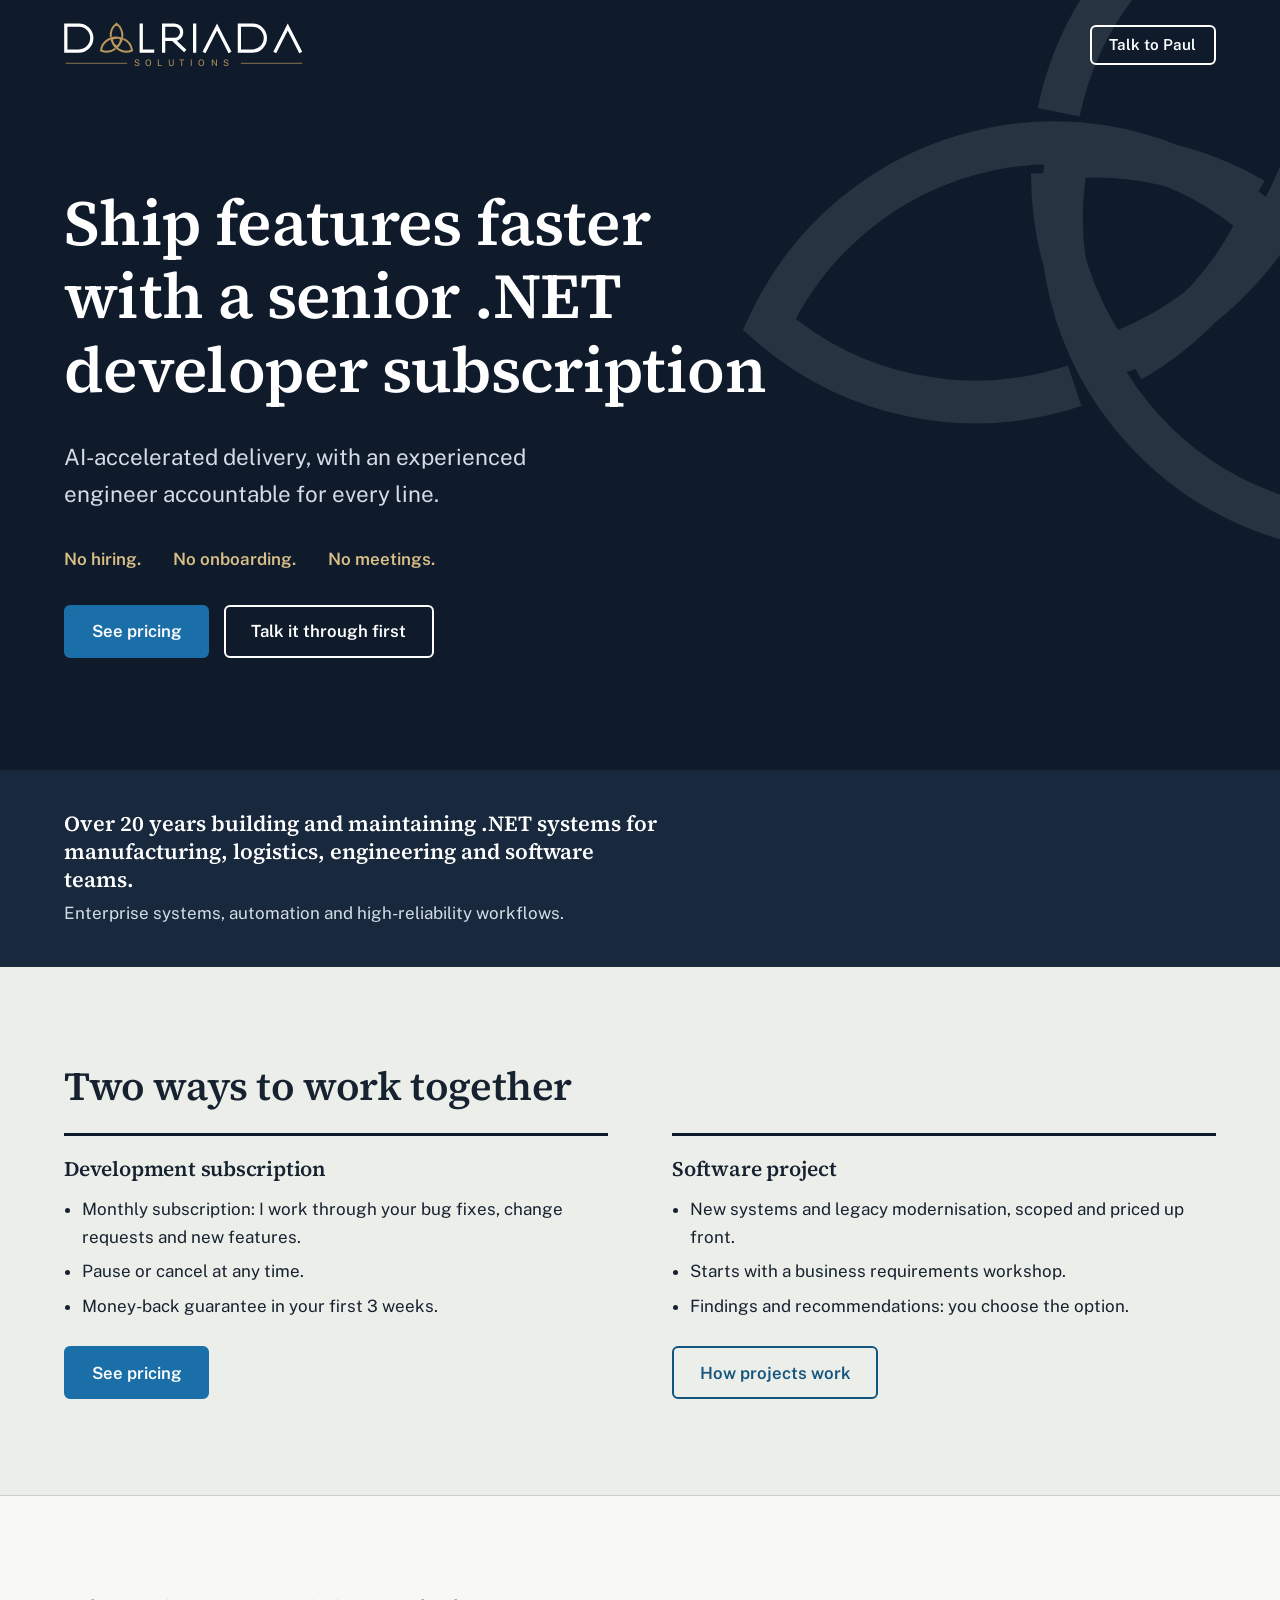
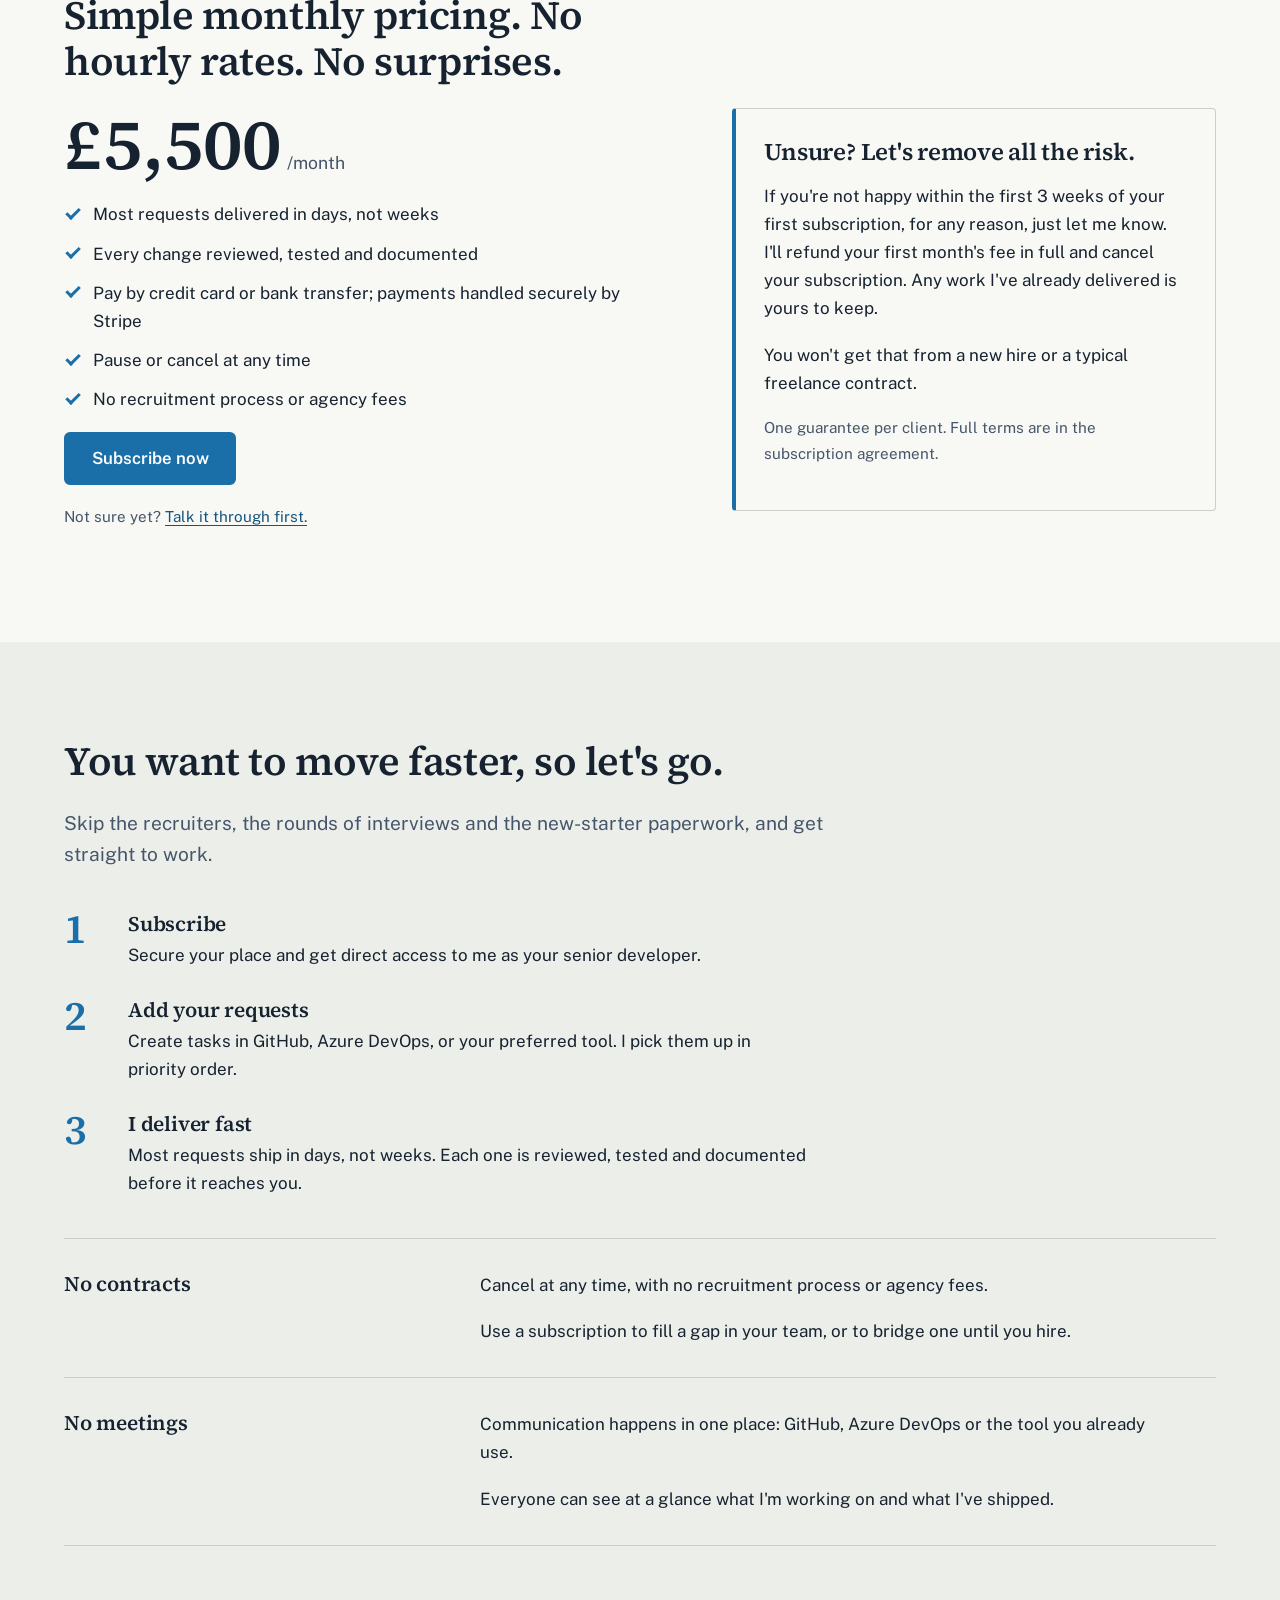
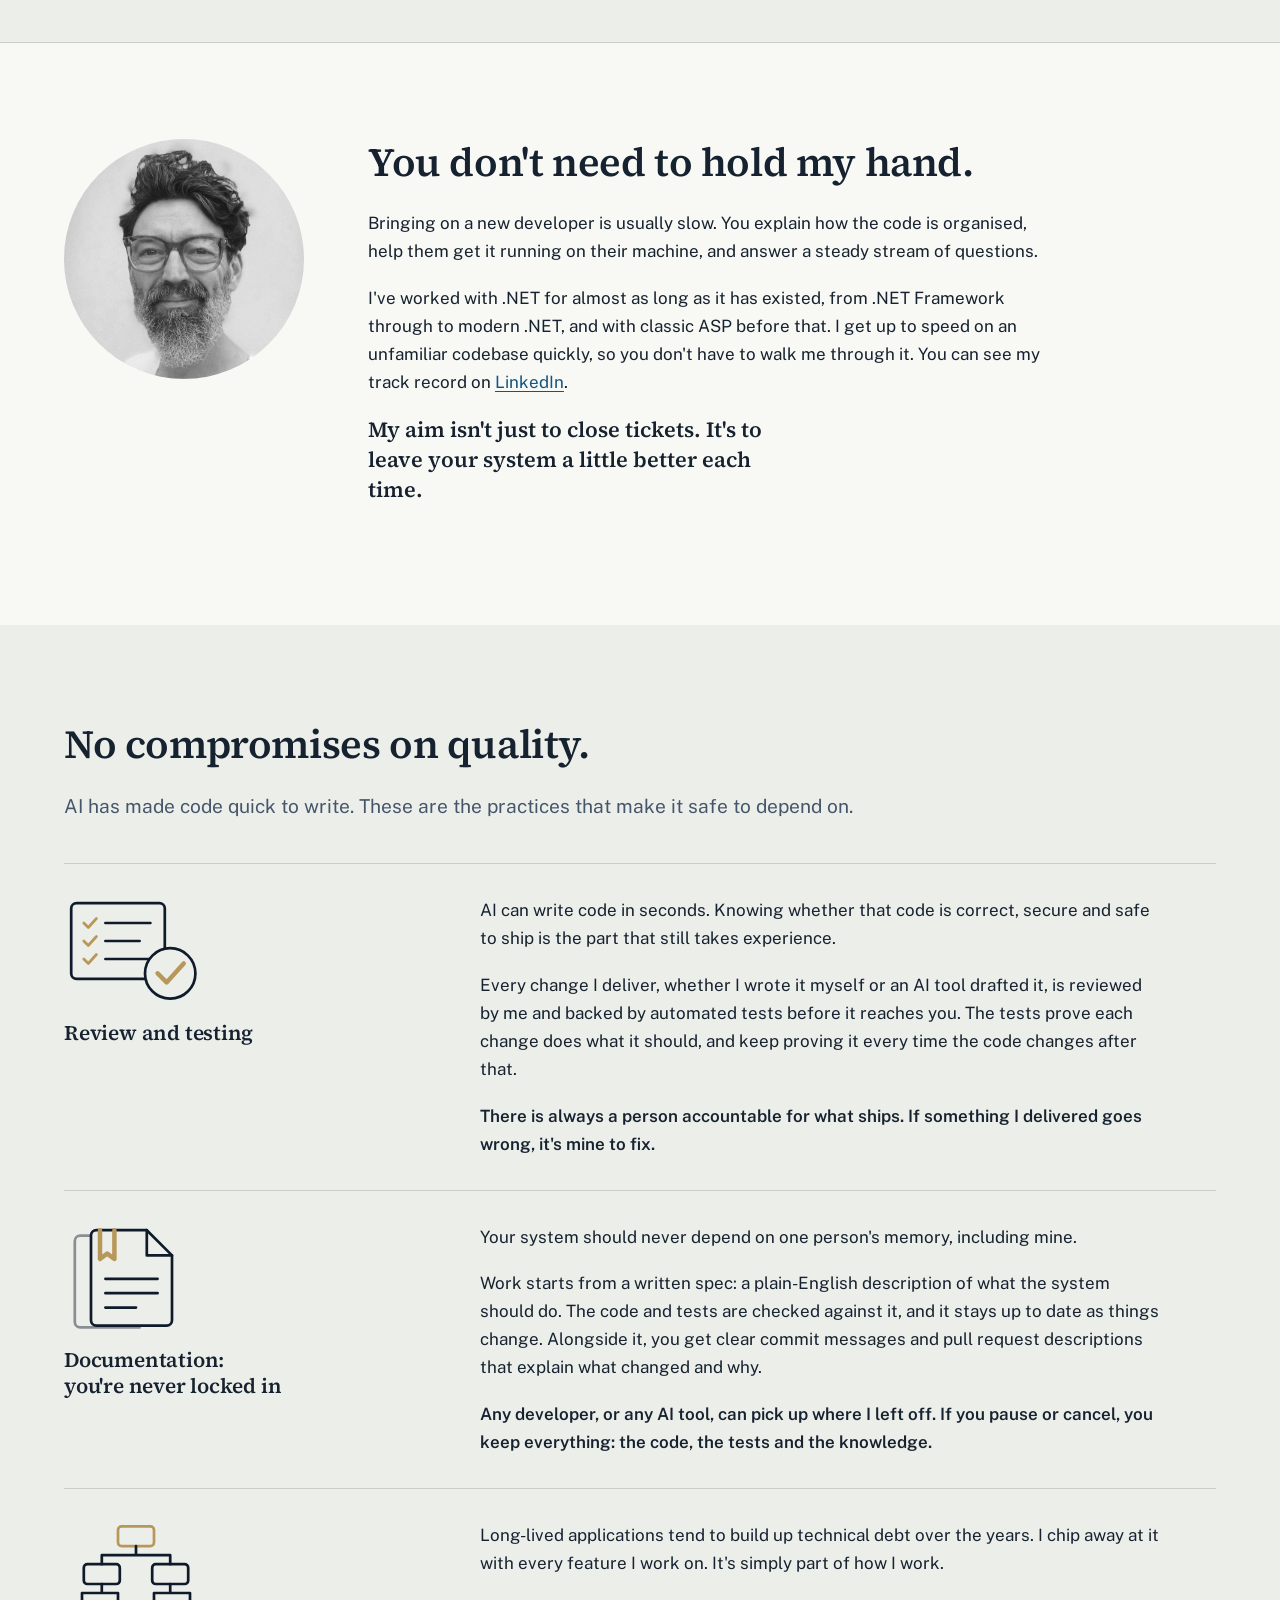
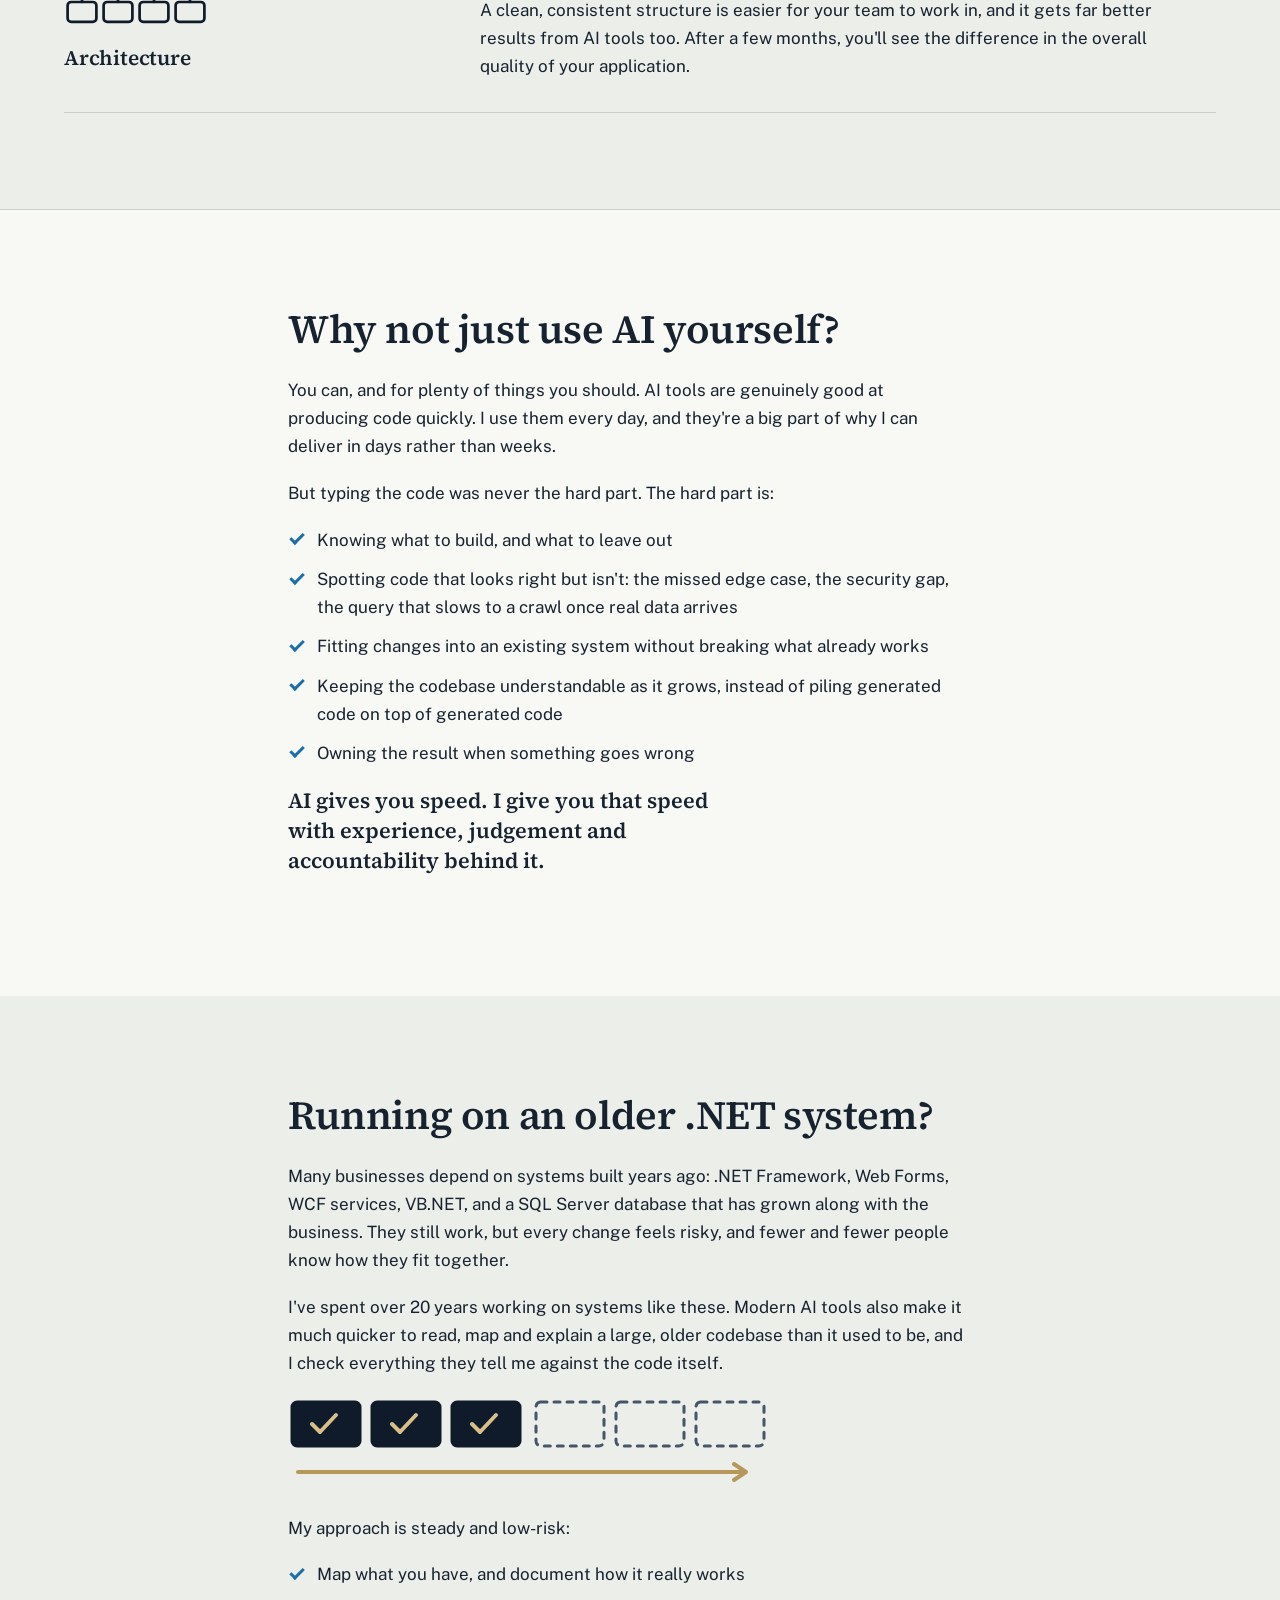
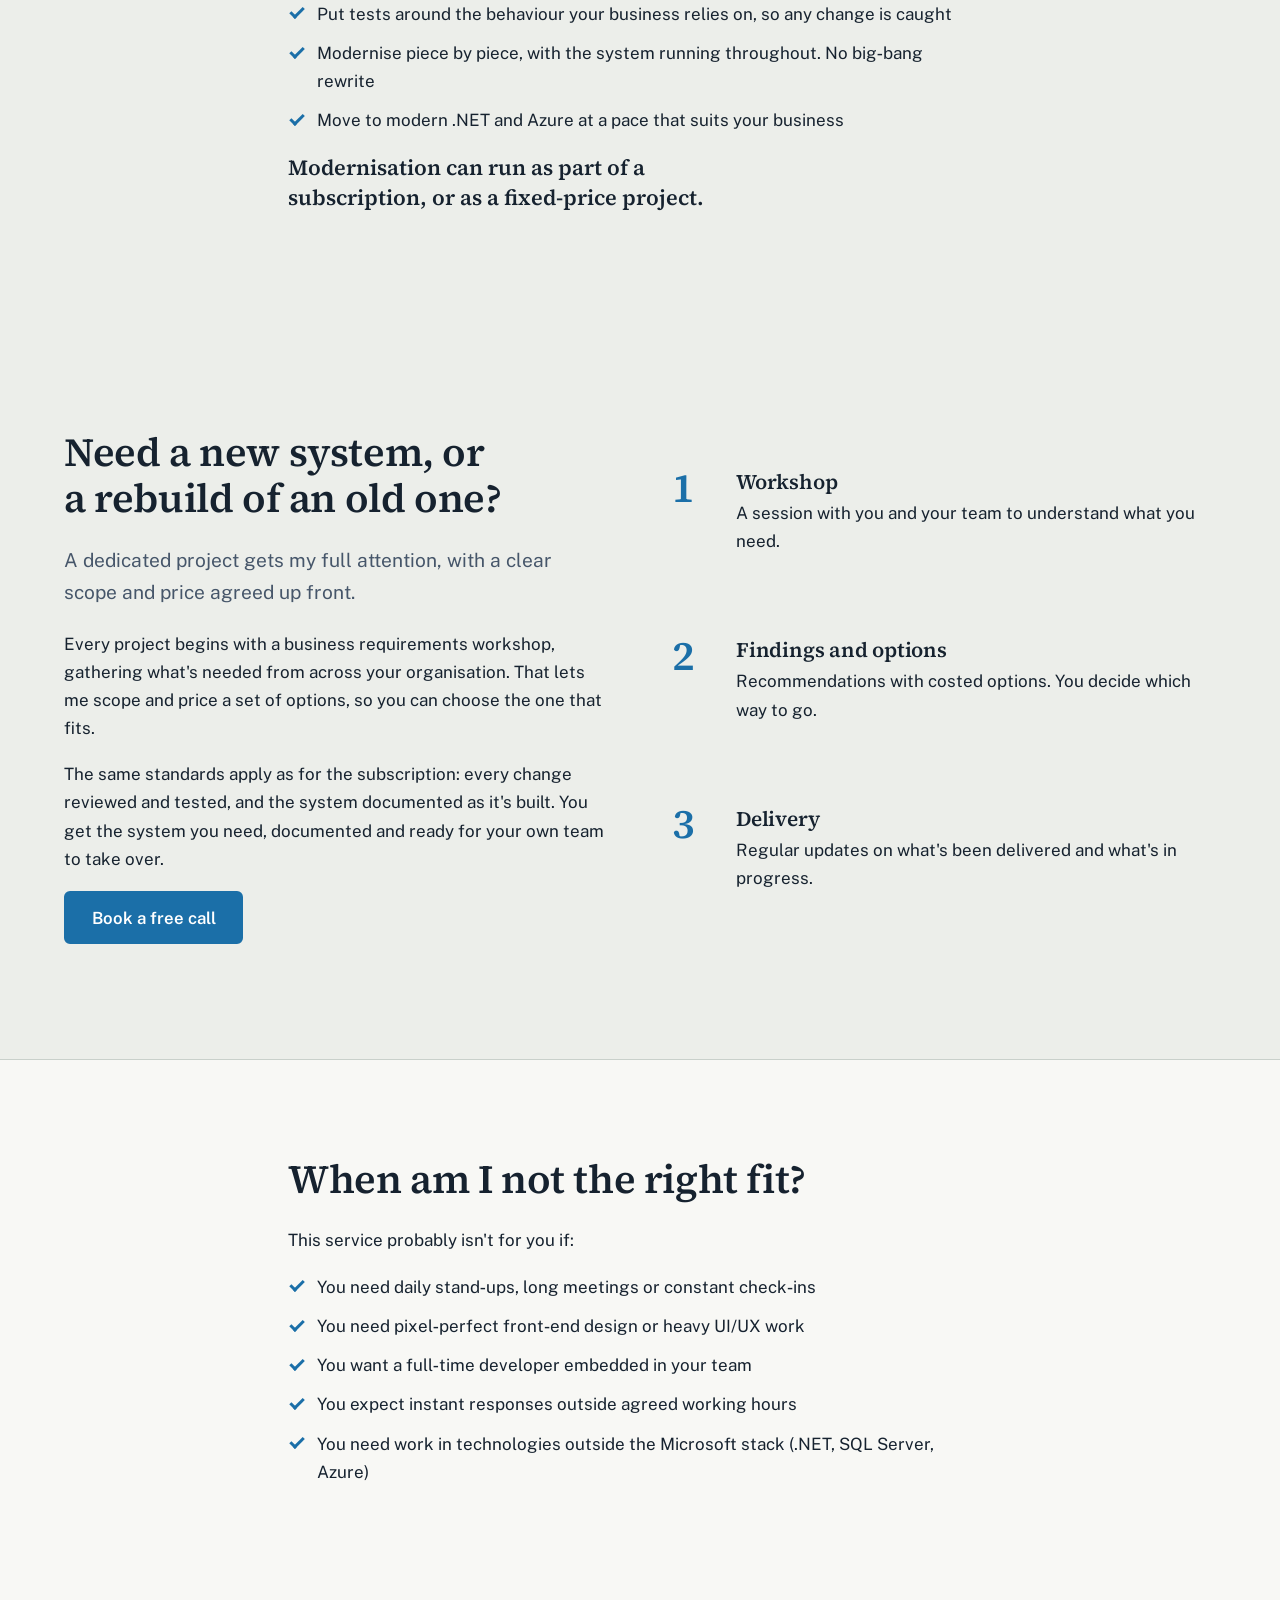
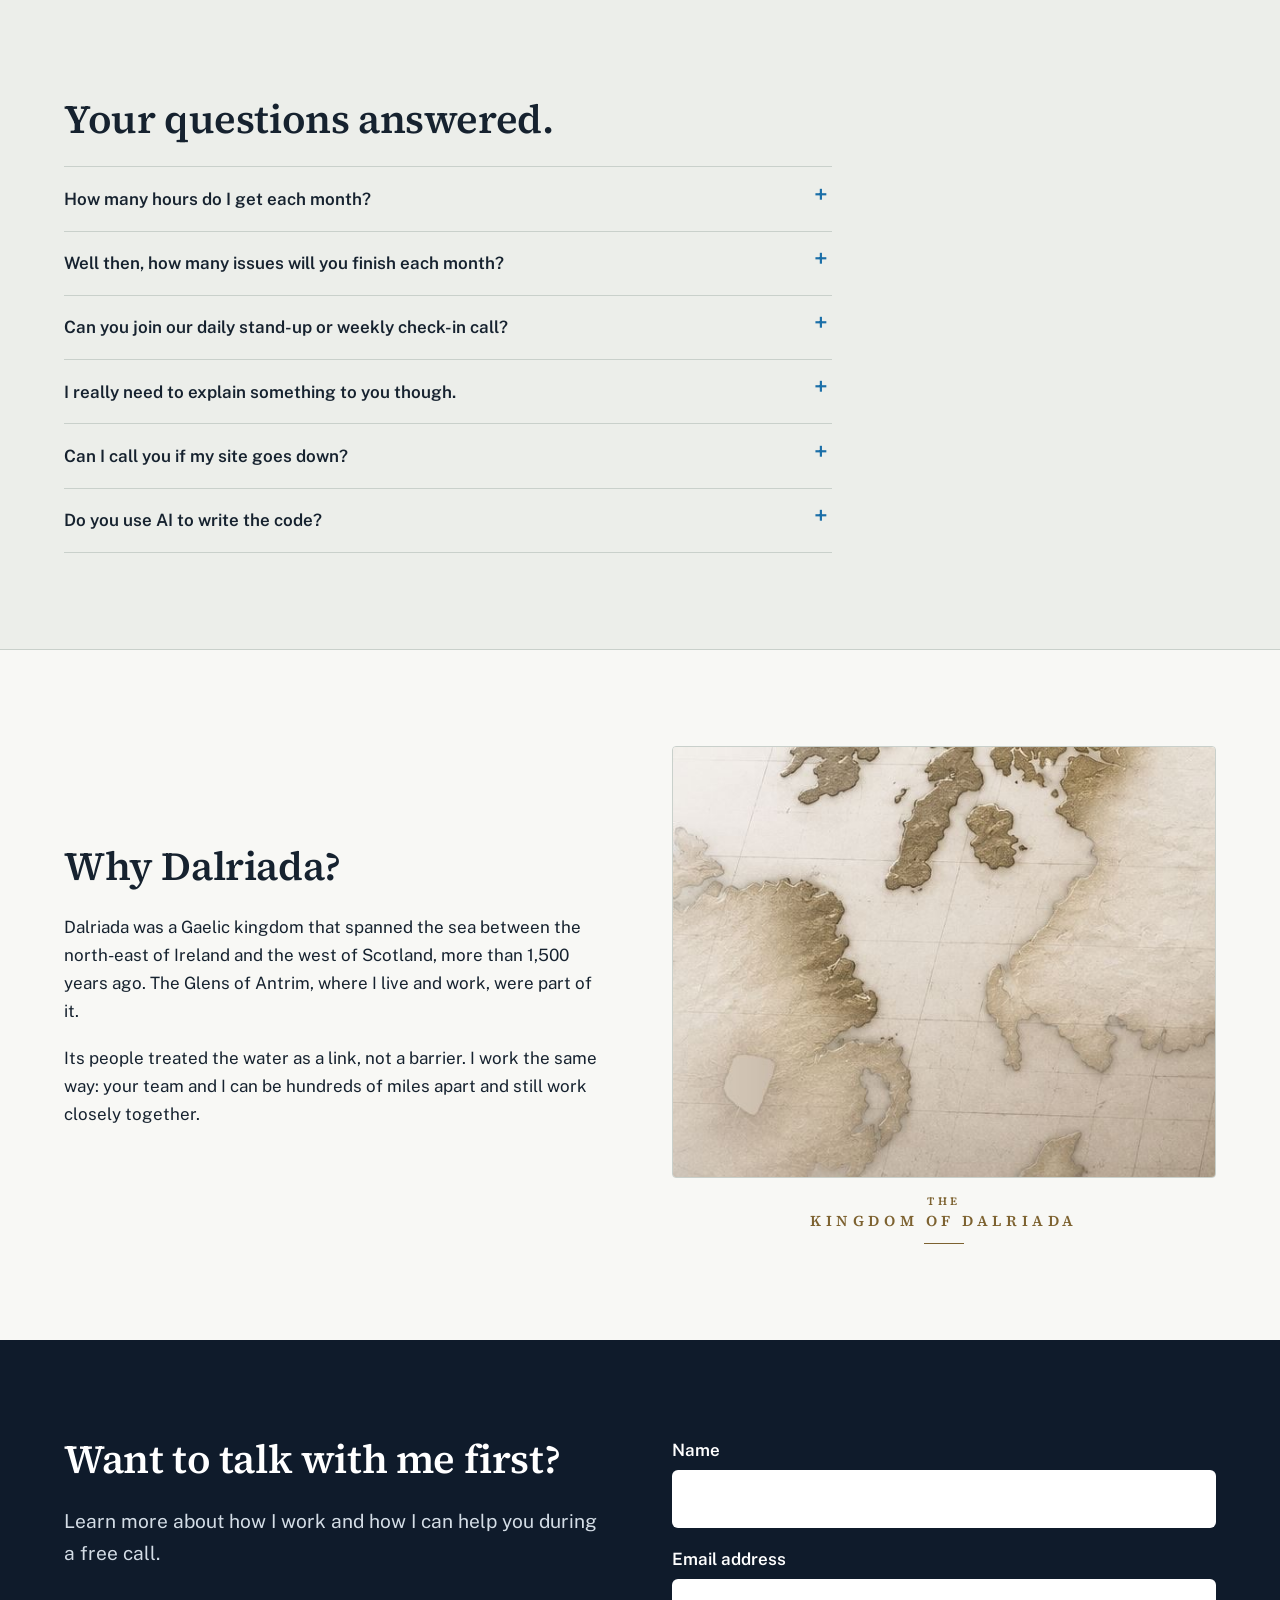
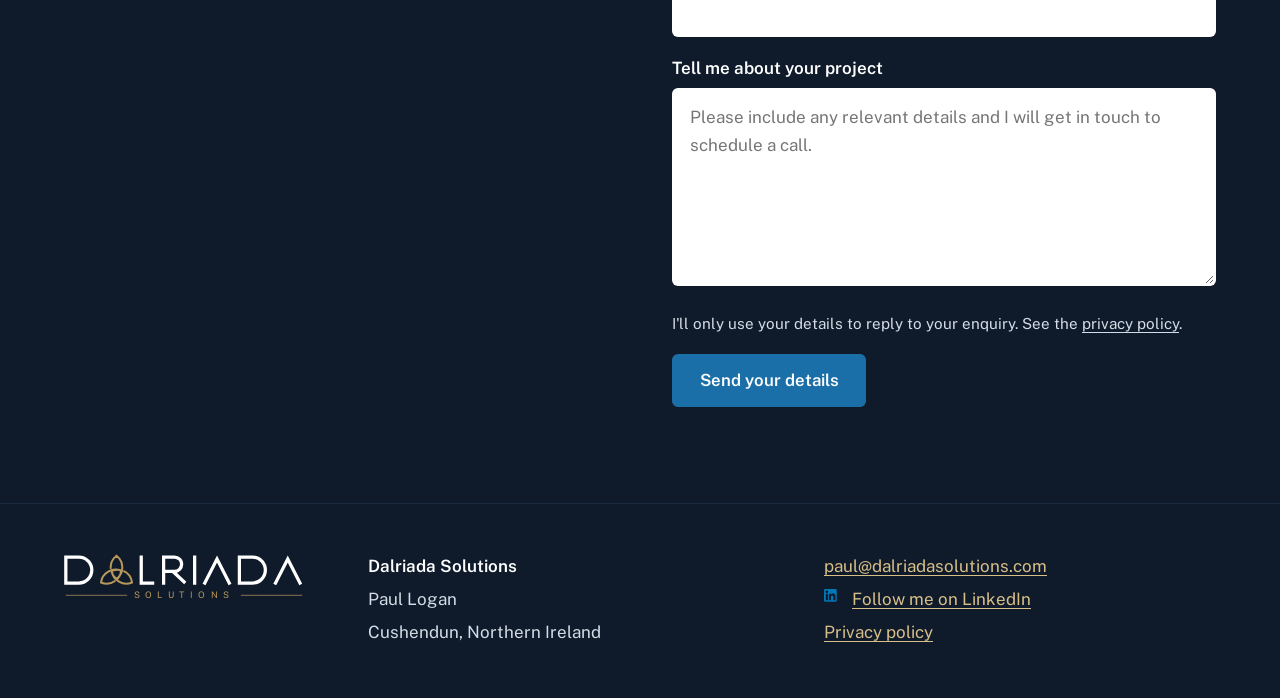
==== commit eb61f9a0: "removed some unnecessary wording around slots and cancel in under a minute." ====
--- a/index.html
+++ b/index.html
@@ -12,12 +12,12 @@
     content="Senior .NET development by subscription. AI-accelerated, personally reviewed, no lock-in. No hiring, no onboarding, no meetings.">
   <meta property="og:type" content="website">
   <meta property="og:url" content="https://dalriadasolutions.com/">
-  <meta property="og:image" content="https://dalriadasolutions.com/img/og-share.png">
+  <meta property="og:image" content="https://dalriadasolutions.com/img/og-share-v2.png">
   <meta property="og:image:width" content="2400">
   <meta property="og:image:height" content="1260">
   <meta property="og:image:alt" content="Dalriada Solutions wordmark on a navy background">
   <meta name="twitter:card" content="summary_large_image">
-  <meta name="twitter:image" content="https://dalriadasolutions.com/img/og-share.png">
+  <meta name="twitter:image" content="https://dalriadasolutions.com/img/og-share-v2.png">
   <meta name="twitter:title" content="Dalriada Solutions | Senior .NET Developer Subscription">
   <meta name="twitter:description"
     content="Senior .NET development by subscription. AI-accelerated, personally reviewed, no lock-in. No hiring, no onboarding, no meetings.">
@@ -29,6 +29,7 @@
   <link rel="preload" href="./fonts/public-sans-latin.woff2" as="font" type="font/woff2" crossorigin>
   <link rel="preload" href="./fonts/source-serif-4-latin.woff2" as="font" type="font/woff2" crossorigin>
   <link rel="stylesheet" href="./styles.css">
+  <script defer src="https://cloud.umami.is/script.js" data-website-id="b6460577-e1c2-4bff-b83f-c6b51d64a049"></script>
   <script type="application/ld+json">
   {
     "@context": "https://schema.org",
@@ -130,12 +131,11 @@
               <li>Most requests delivered in days, not weeks</li>
               <li>Every change reviewed, tested and documented</li>
               <li>Pay by credit card or bank transfer; payments handled securely by Stripe</li>
-              <li>Pause or cancel at any time, in under a minute</li>
+              <li>Pause or cancel at any time</li>
               <li>No recruitment process or agency fees</li>
             </ul>
             <p><a href="https://buy.stripe.com/28EaEZ6LrbVCcWg4Dgfw401" target="_blank" rel="noopener noreferrer"
-                class="btn">Subscribe now</a></p>
-            <p class="slot-note">Limited to 2 subscription clients at a time.</p>
+                class="btn" data-umami-event="Subscribe Click">Subscribe now</a></p>
             <p class="fine">Not sure yet? <a href="#contact">Talk it through first.</a></p>
           </div>
 
@@ -161,7 +161,7 @@
         <ol class="steps">
           <li>
             <h3>Subscribe</h3>
-            <p>Secure your slot and get direct access to me as your senior developer.</p>
+            <p>Secure your place and get direct access to me as your senior developer.</p>
           </li>
           <li>
             <h3>Add your requests</h3>
@@ -370,7 +370,7 @@
           Microsoft-stack (.NET / SQL Server) codebases only. Read-only access, removed afterwards. This is a
           documentation and code-quality review, not a security audit.
         </p>
-        <p><a href="#contact" class="btn">Request a health check</a></p>
+        <p><a href="#contact" class="btn" data-umami-event="Health Check Click">Request a health check</a></p>
       </div>
     </section>
 
@@ -543,7 +543,7 @@
             </div>
             <p class="fine" style="color: var(--on-dark); margin: 0;">I'll only use your details to reply to your
               enquiry. See the <a href="./privacy.html">privacy policy</a>.</p>
-            <div><button type="submit" class="btn">Send your details</button></div>
+            <div><button type="submit" class="btn" data-umami-event="Contact Form Submit">Send your details</button></div>
           </form>
         </div>
       </div>
@@ -565,6 +565,22 @@
       </div>
     </div>
   </footer>
+
+  <script>
+    // Analytics: record once when the pricing and contact sections scroll into view.
+    if ('IntersectionObserver' in window) {
+      var seen = { pricing: 'Pricing Viewed', contact: 'Contact Form Viewed' };
+      var io = new IntersectionObserver(function (entries) {
+        entries.forEach(function (e) {
+          if (e.isIntersecting && seen[e.target.id]) {
+            if (window.umami) window.umami.track(seen[e.target.id]);
+            io.unobserve(e.target);
+          }
+        });
+      }, { threshold: 0.4 });
+      Object.keys(seen).forEach(function (id) { var el = document.getElementById(id); if (el) io.observe(el); });
+    }
+  </script>
 </body>
 
 </html>
--- a/styles.css
+++ b/styles.css
@@ -196,7 +196,6 @@
   transform: rotate(-45deg);
 }
 
-.slot-note { font-weight: 600; margin: 1rem 0 0; }
 
 .guarantee { background: var(--paper); border: 1px solid var(--rule); border-left: 4px solid var(--loch); padding: 1.75rem; border-radius: 4px; align-self: start; }
 .guarantee h3 { font-size: 1.5rem; }
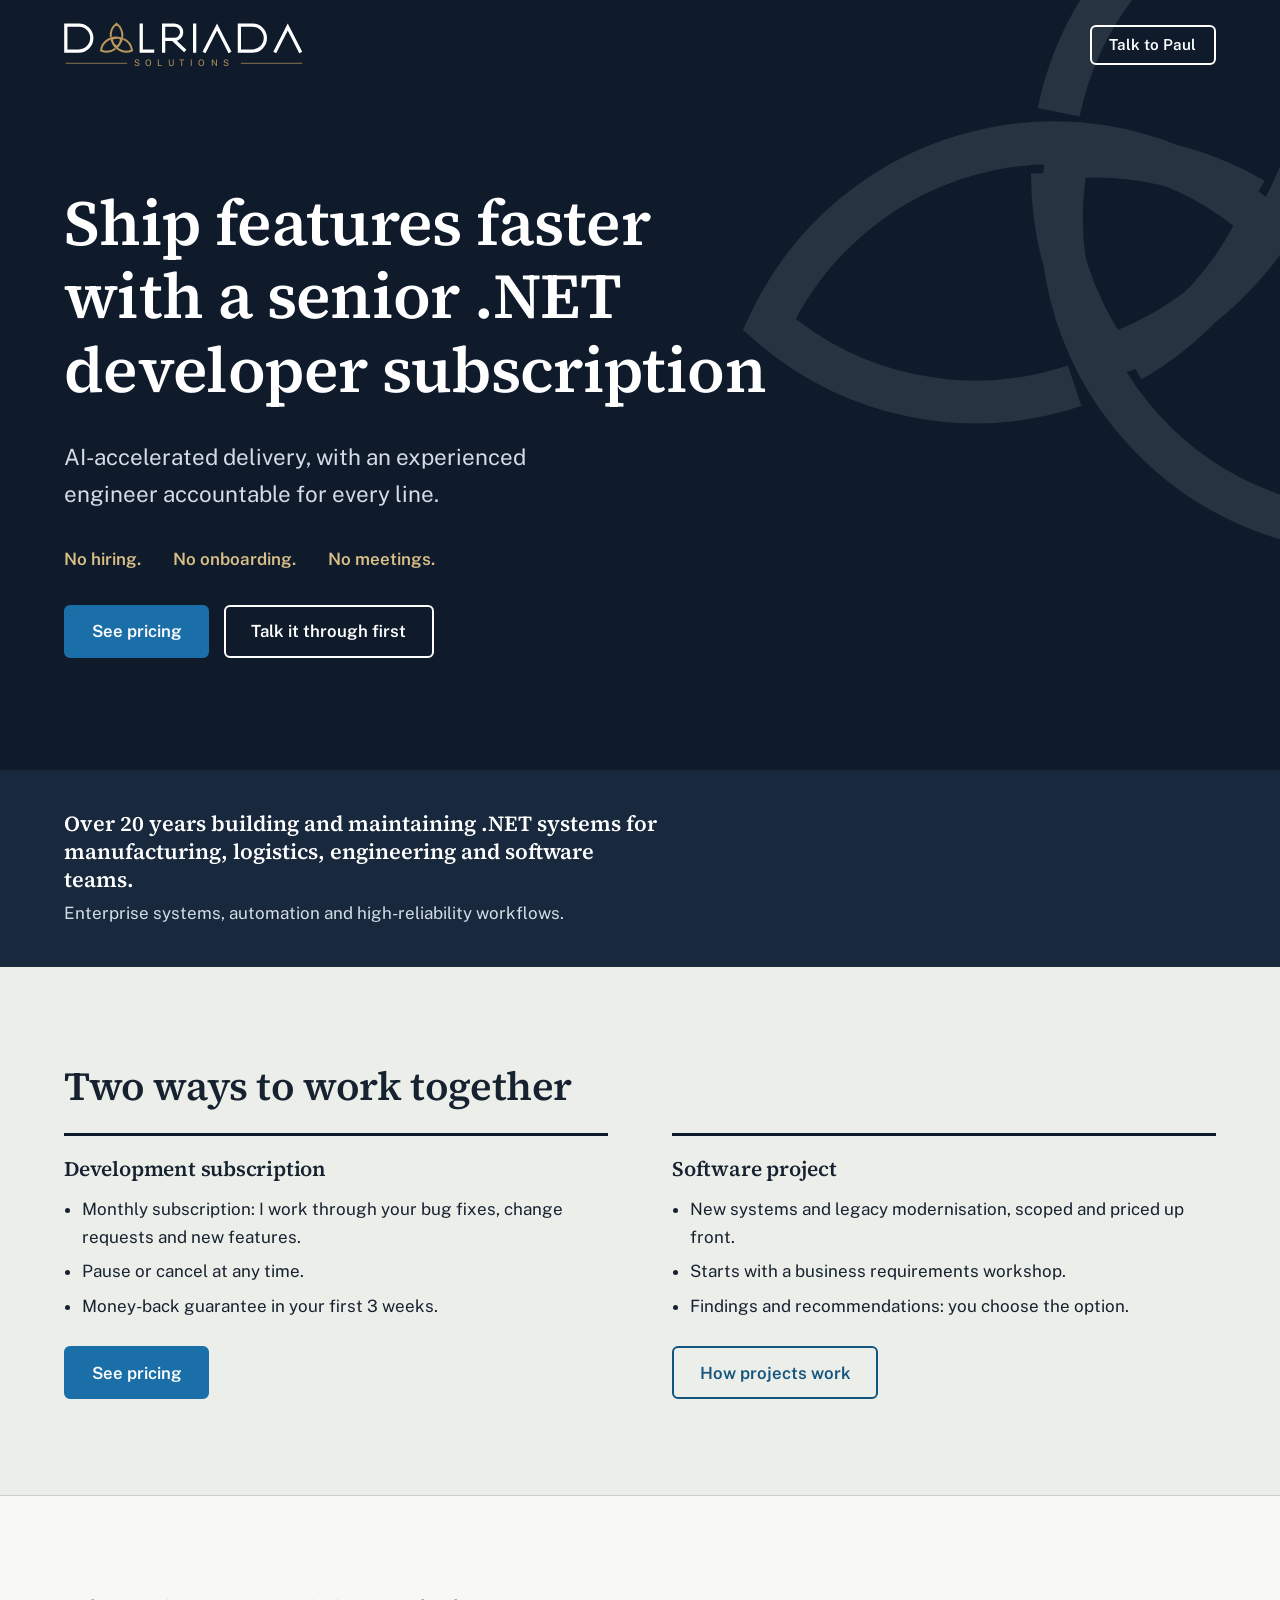
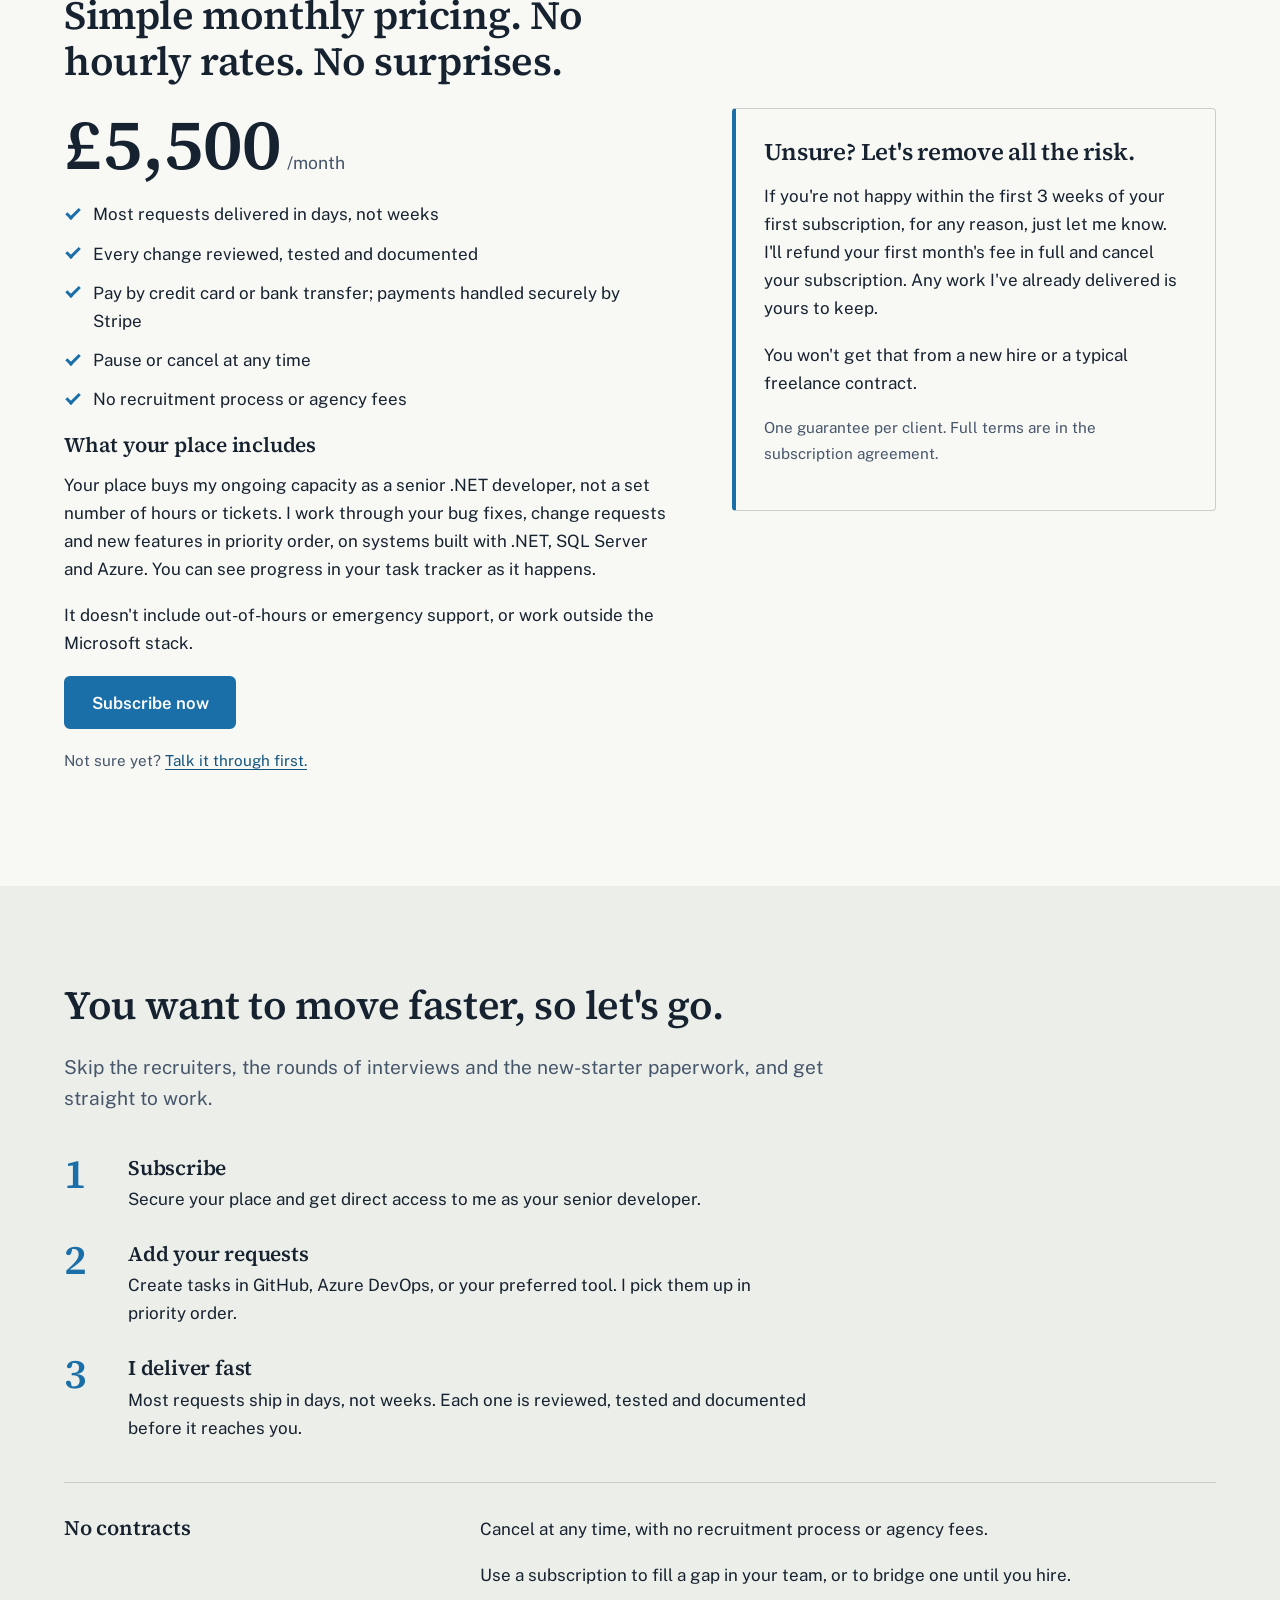
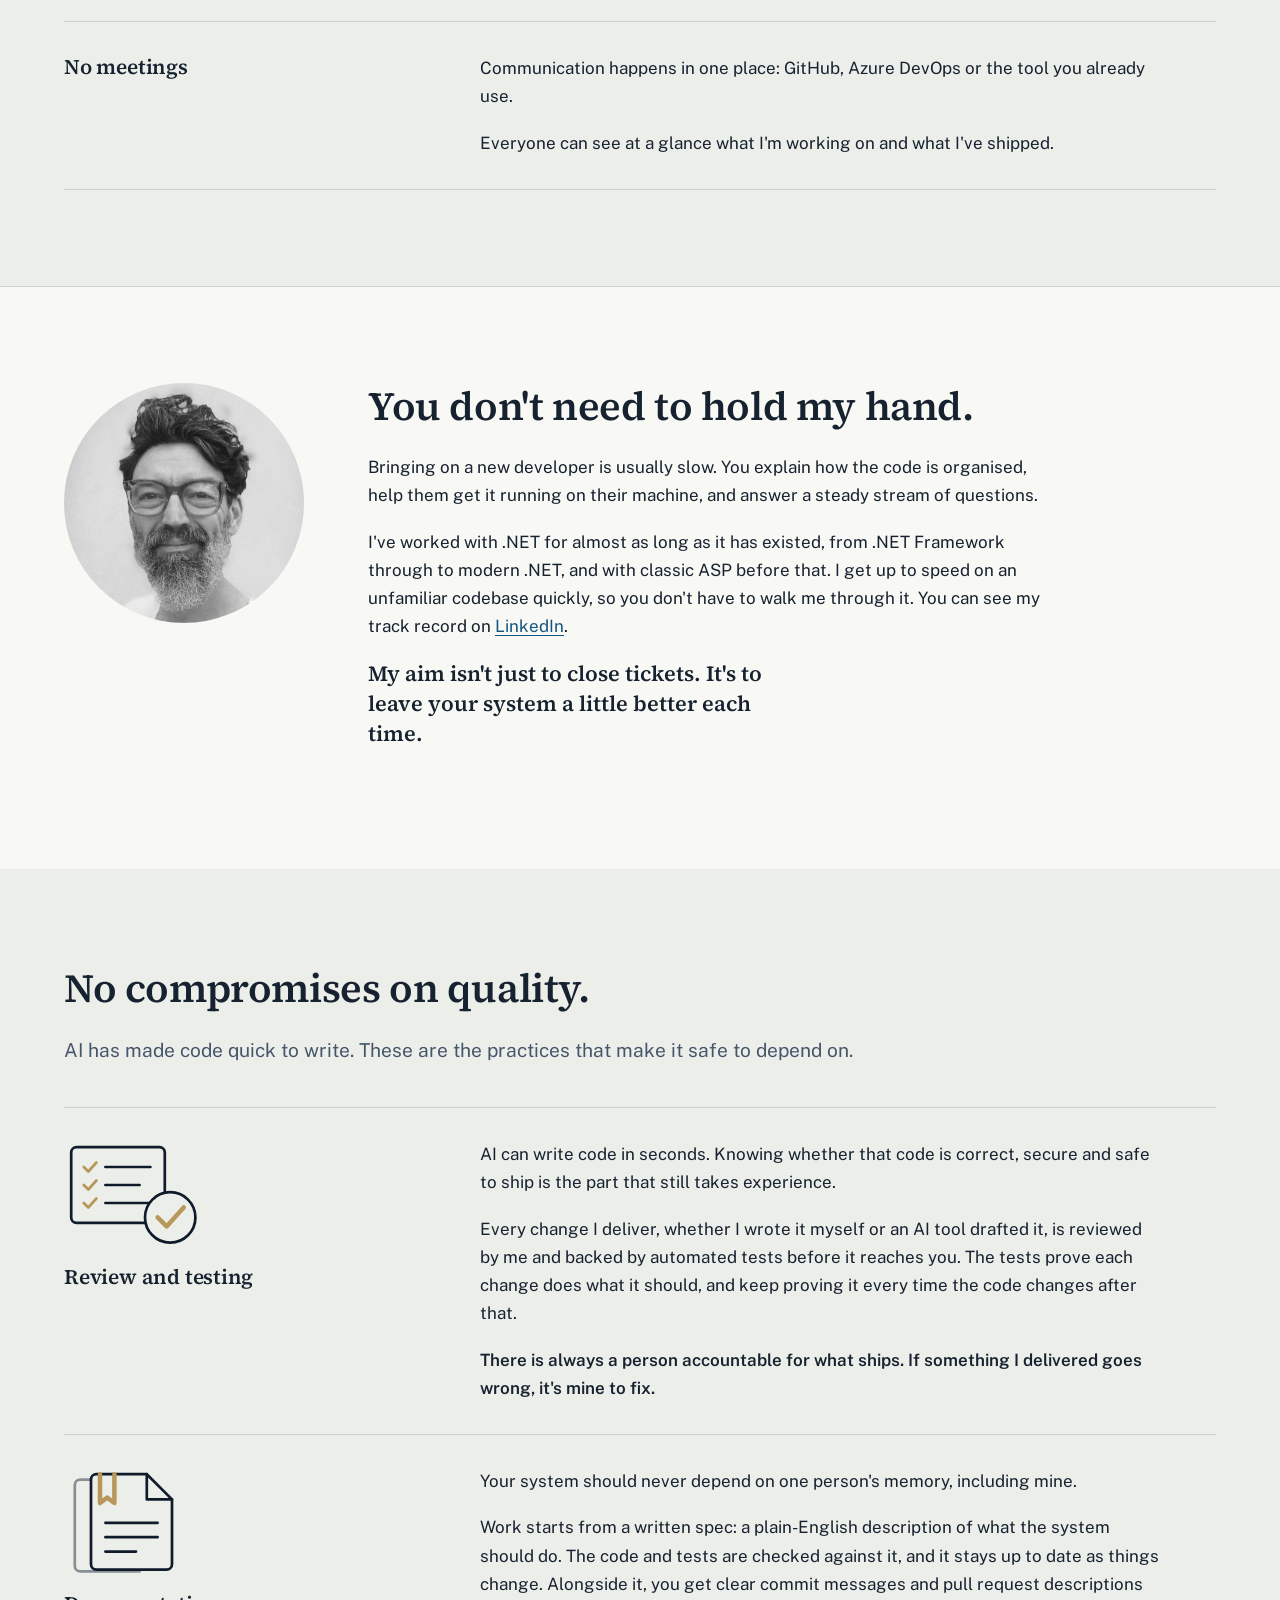
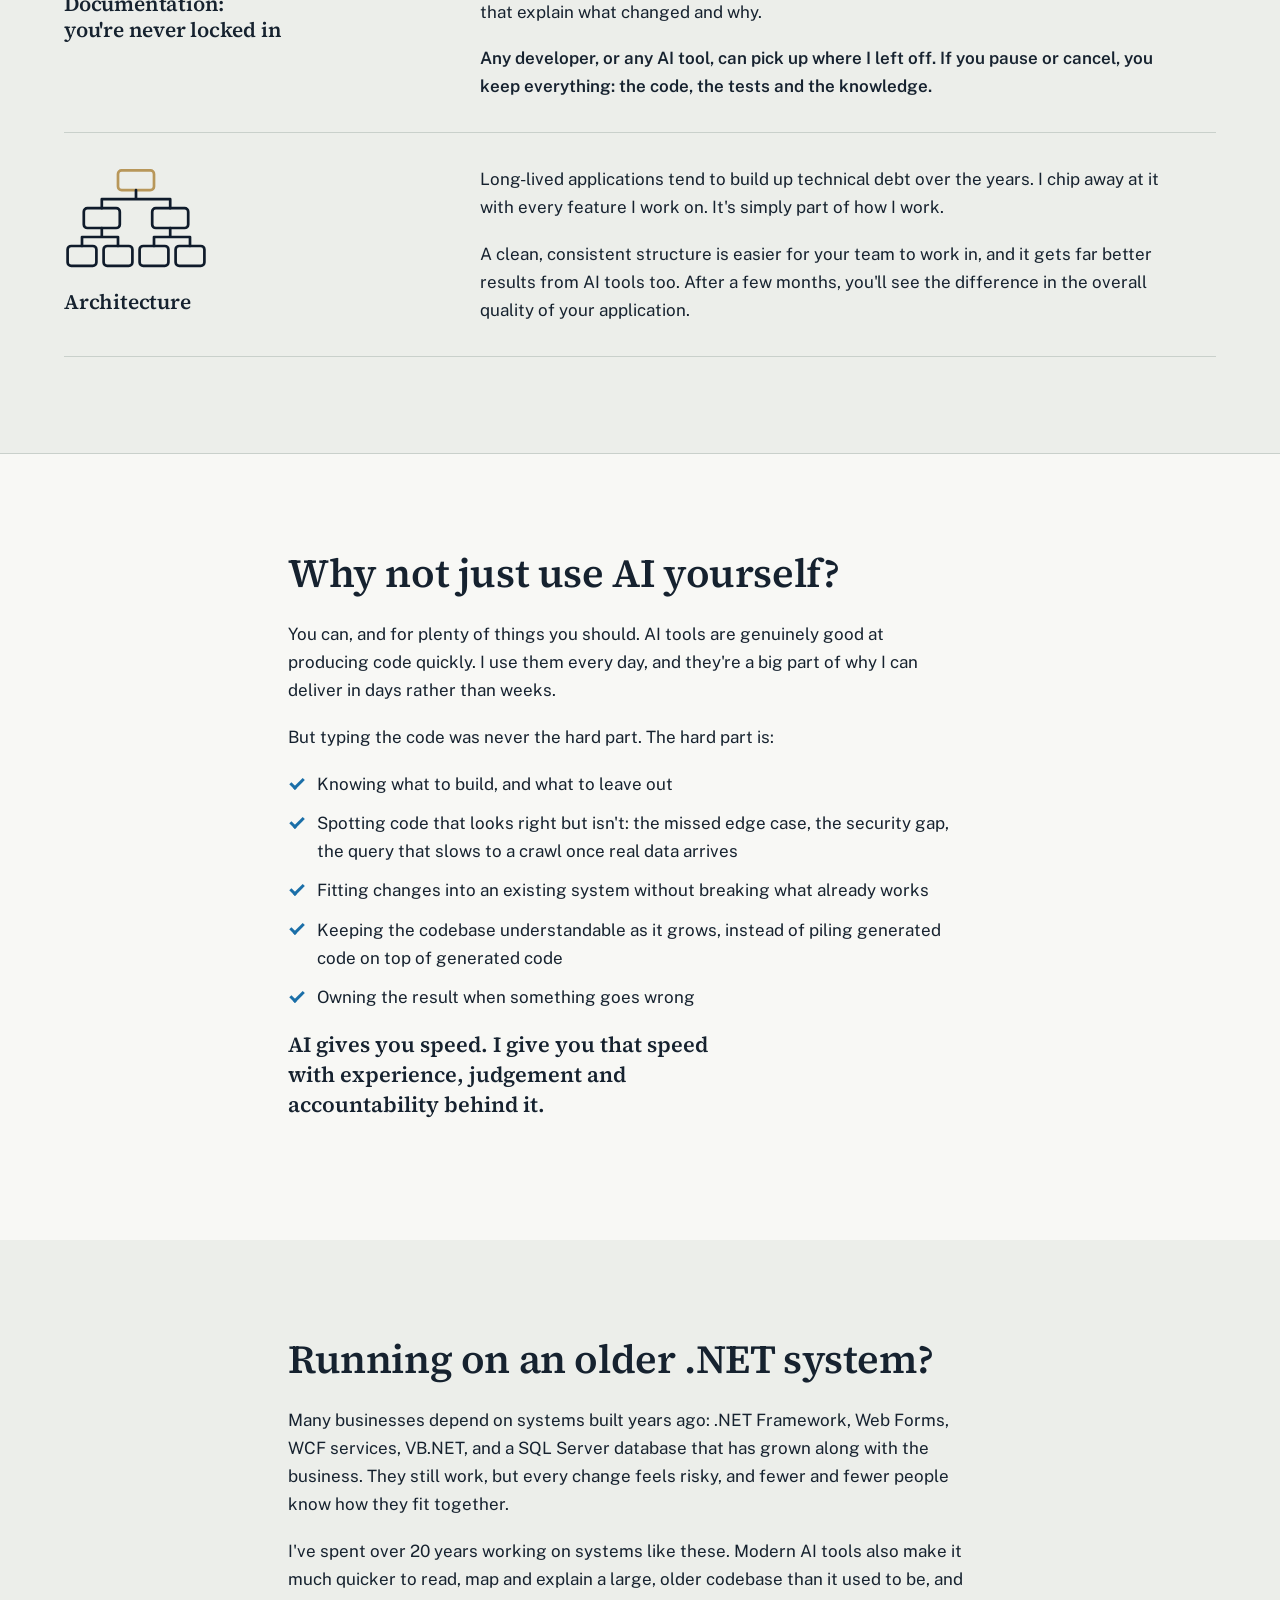
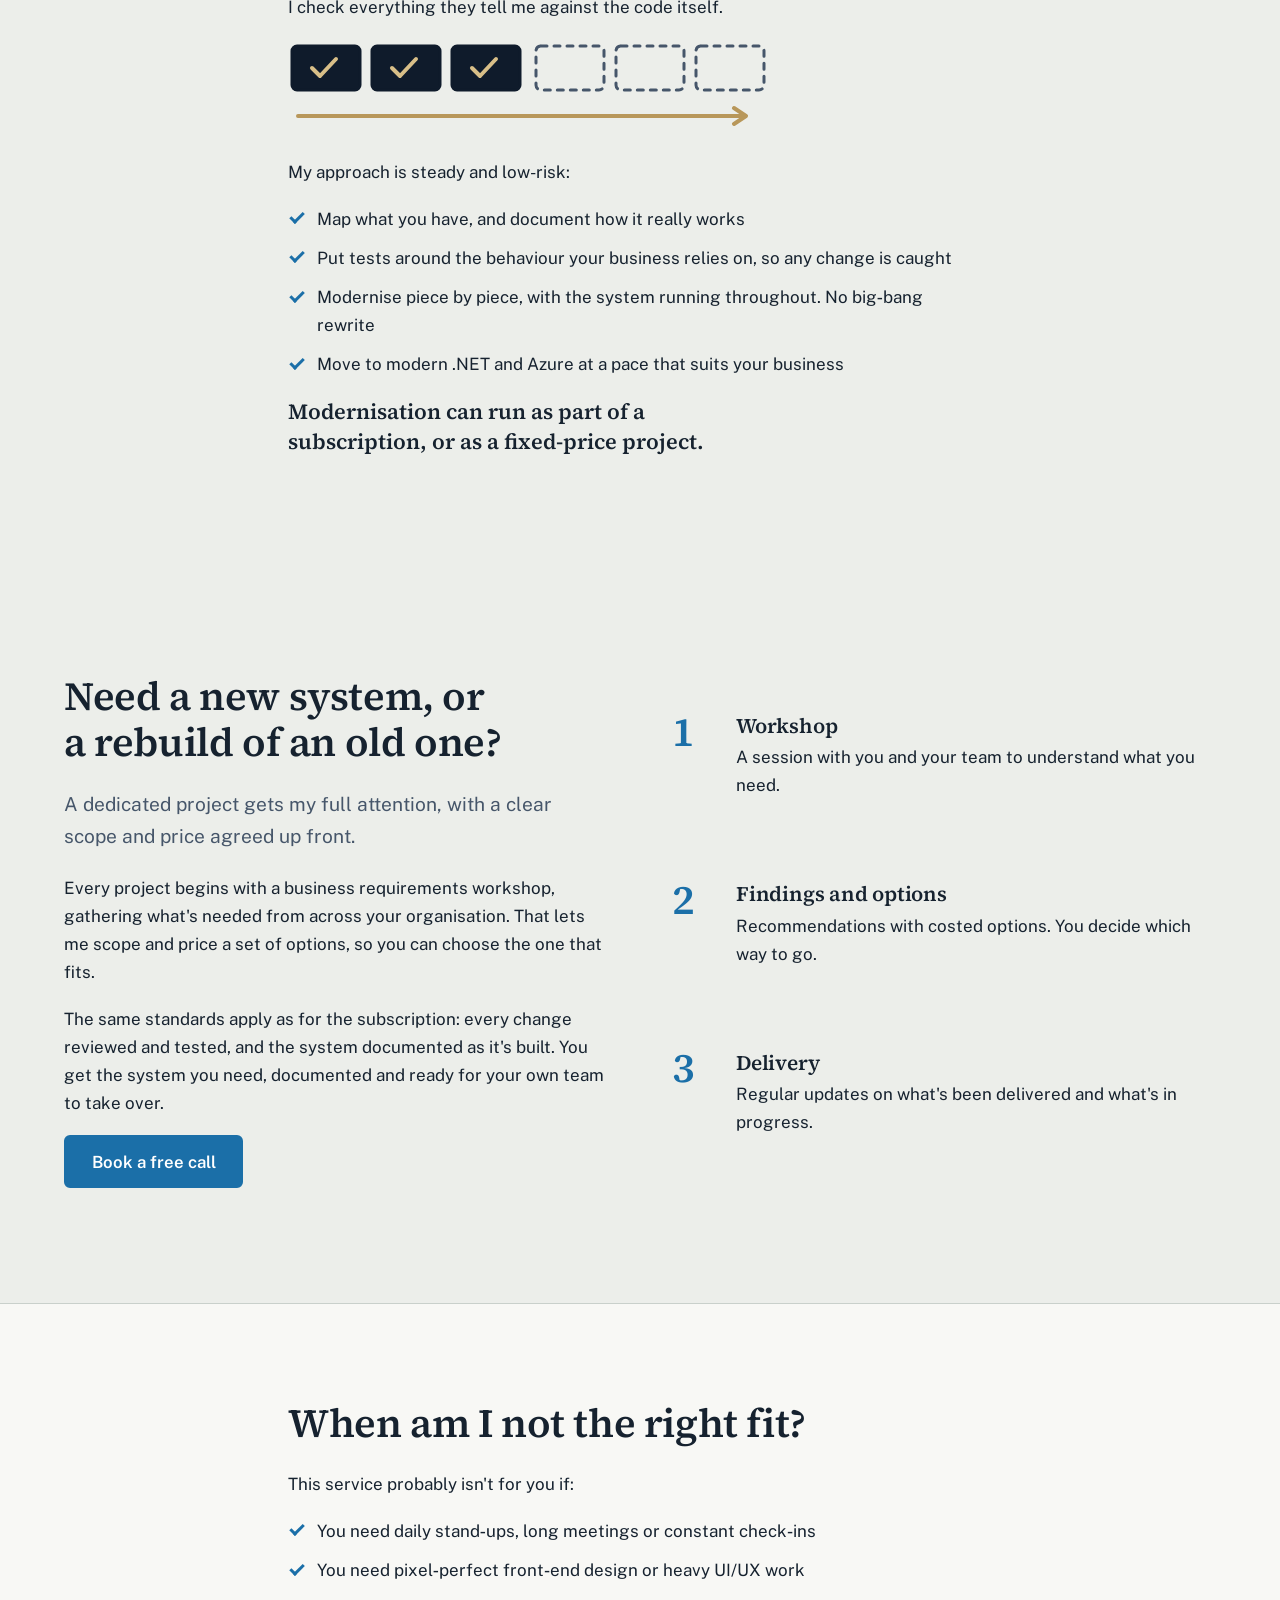
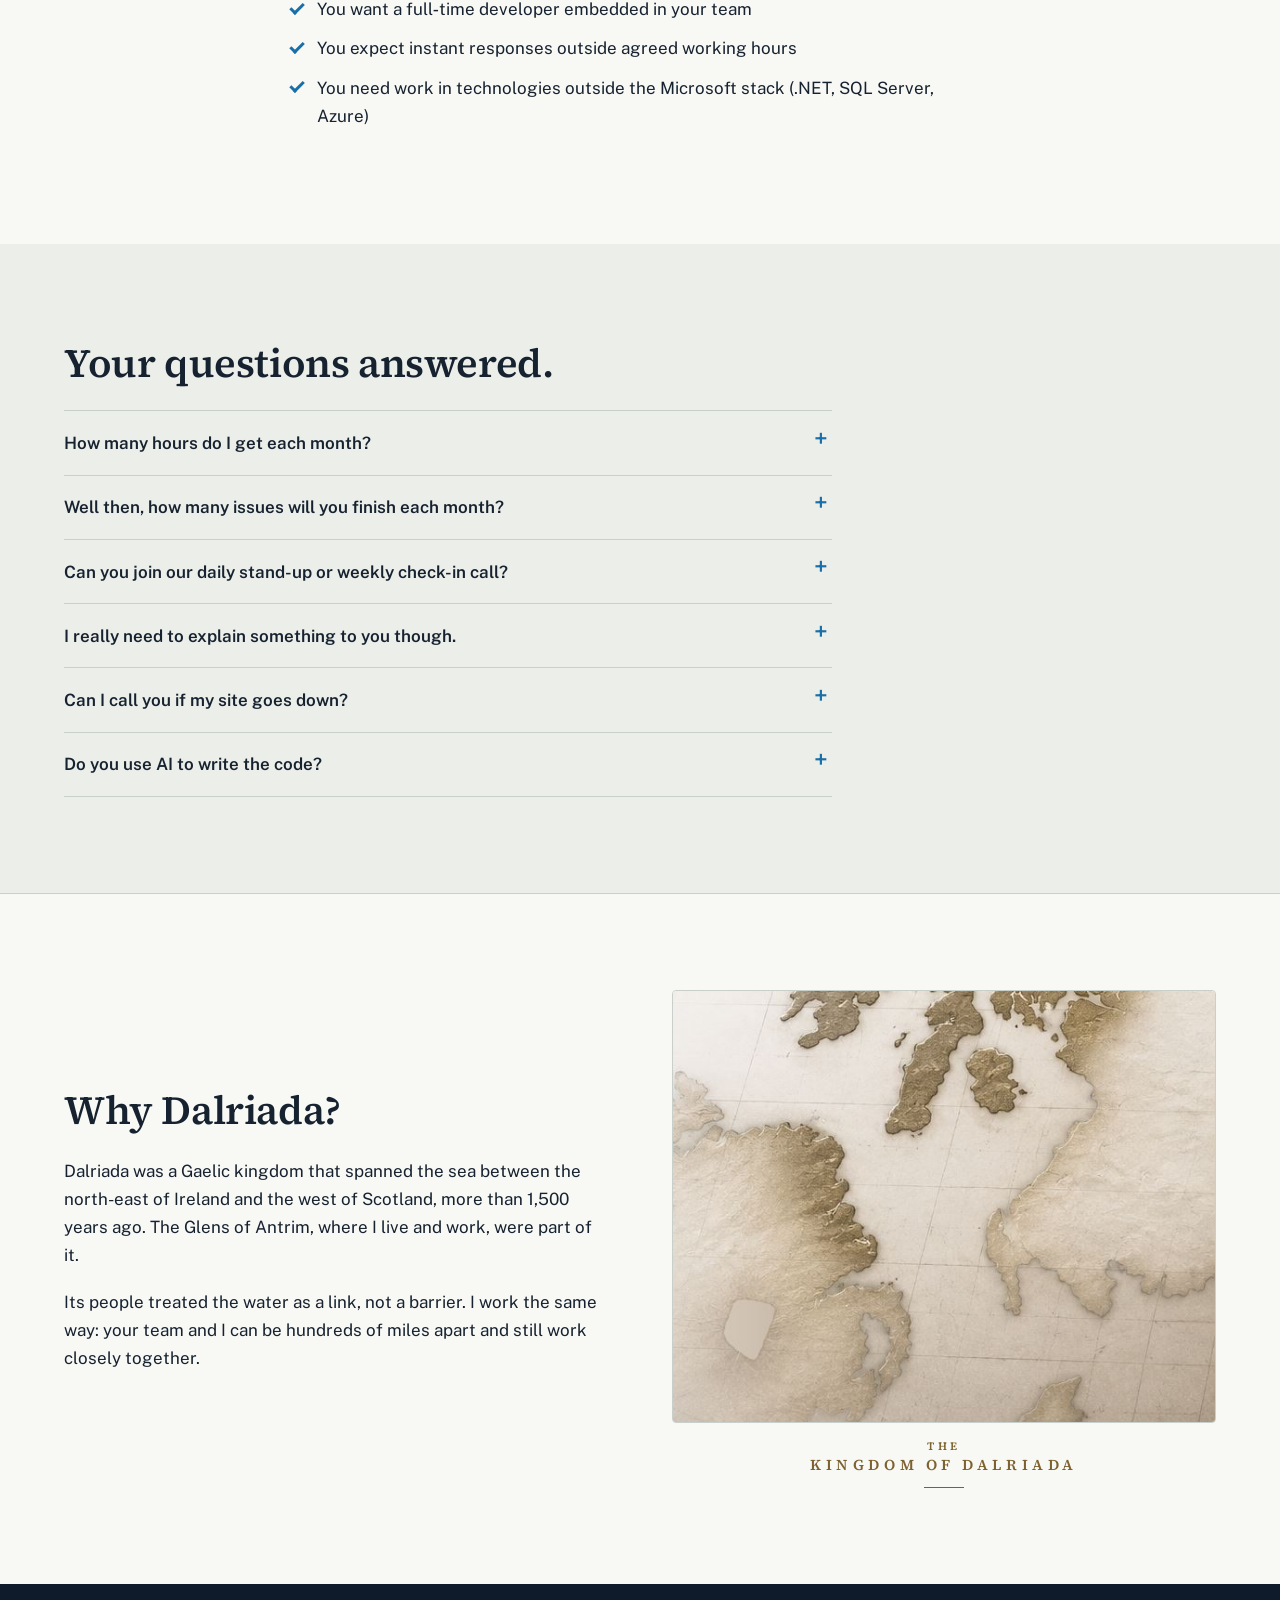
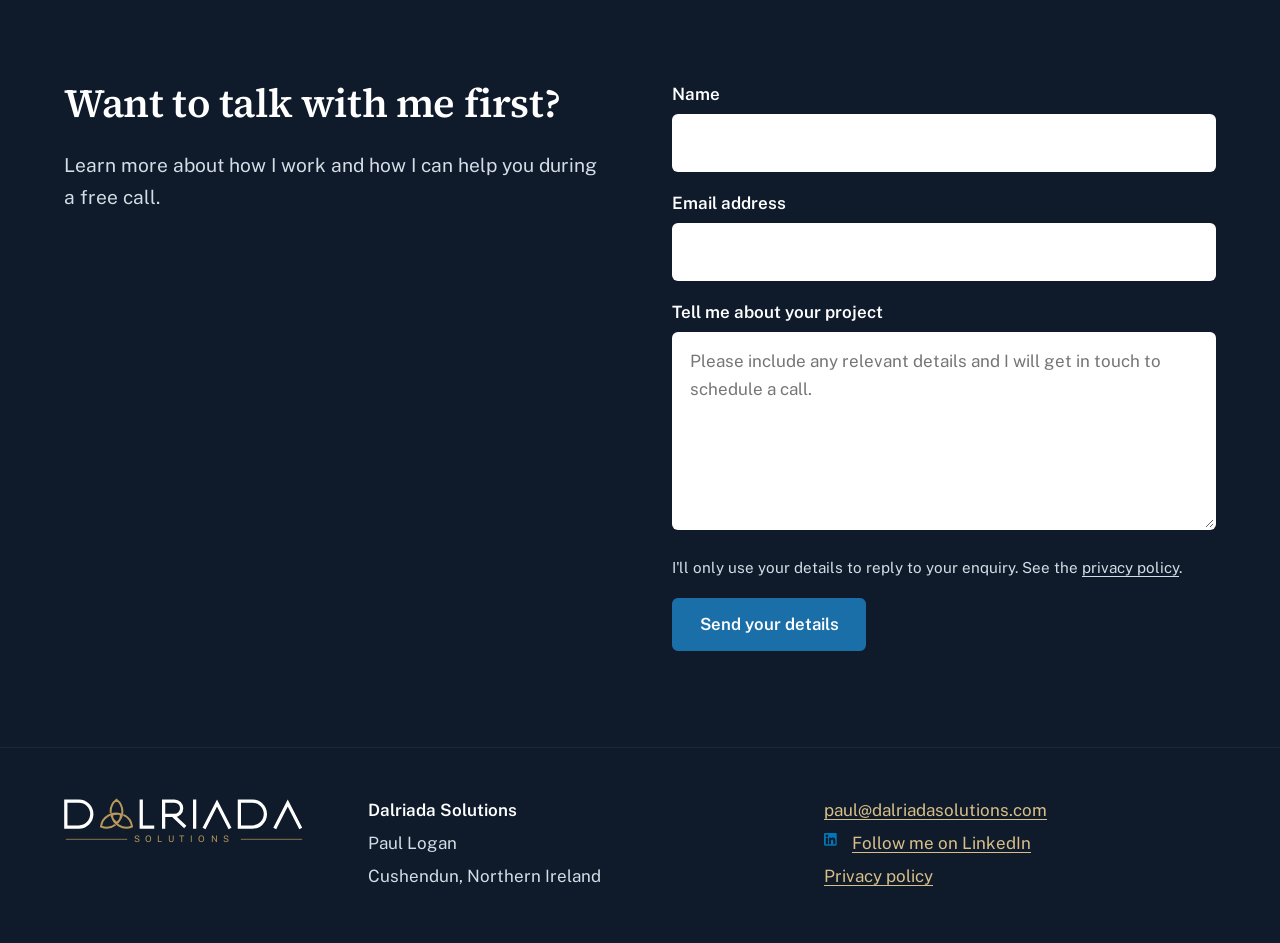
==== commit 51b040a3: "updated what a subscription gets you" ====
--- a/index.html
+++ b/index.html
@@ -134,6 +134,11 @@
               <li>Pause or cancel at any time</li>
               <li>No recruitment process or agency fees</li>
             </ul>
+            <h3>What your place includes</h3>
+            <p>Your place buys my ongoing capacity as a senior .NET developer, not a set number of hours or tickets. I
+              work through your bug fixes, change requests and new features in priority order, on systems built with
+              .NET, SQL Server and Azure. You can see progress in your task tracker as it happens.</p>
+            <p>It doesn't include out-of-hours or emergency support, or work outside the Microsoft stack.</p>
             <p><a href="https://buy.stripe.com/28EaEZ6LrbVCcWg4Dgfw401" target="_blank" rel="noopener noreferrer"
                 class="btn" data-umami-event="Subscribe Click">Subscribe now</a></p>
             <p class="fine">Not sure yet? <a href="#contact">Talk it through first.</a></p>
